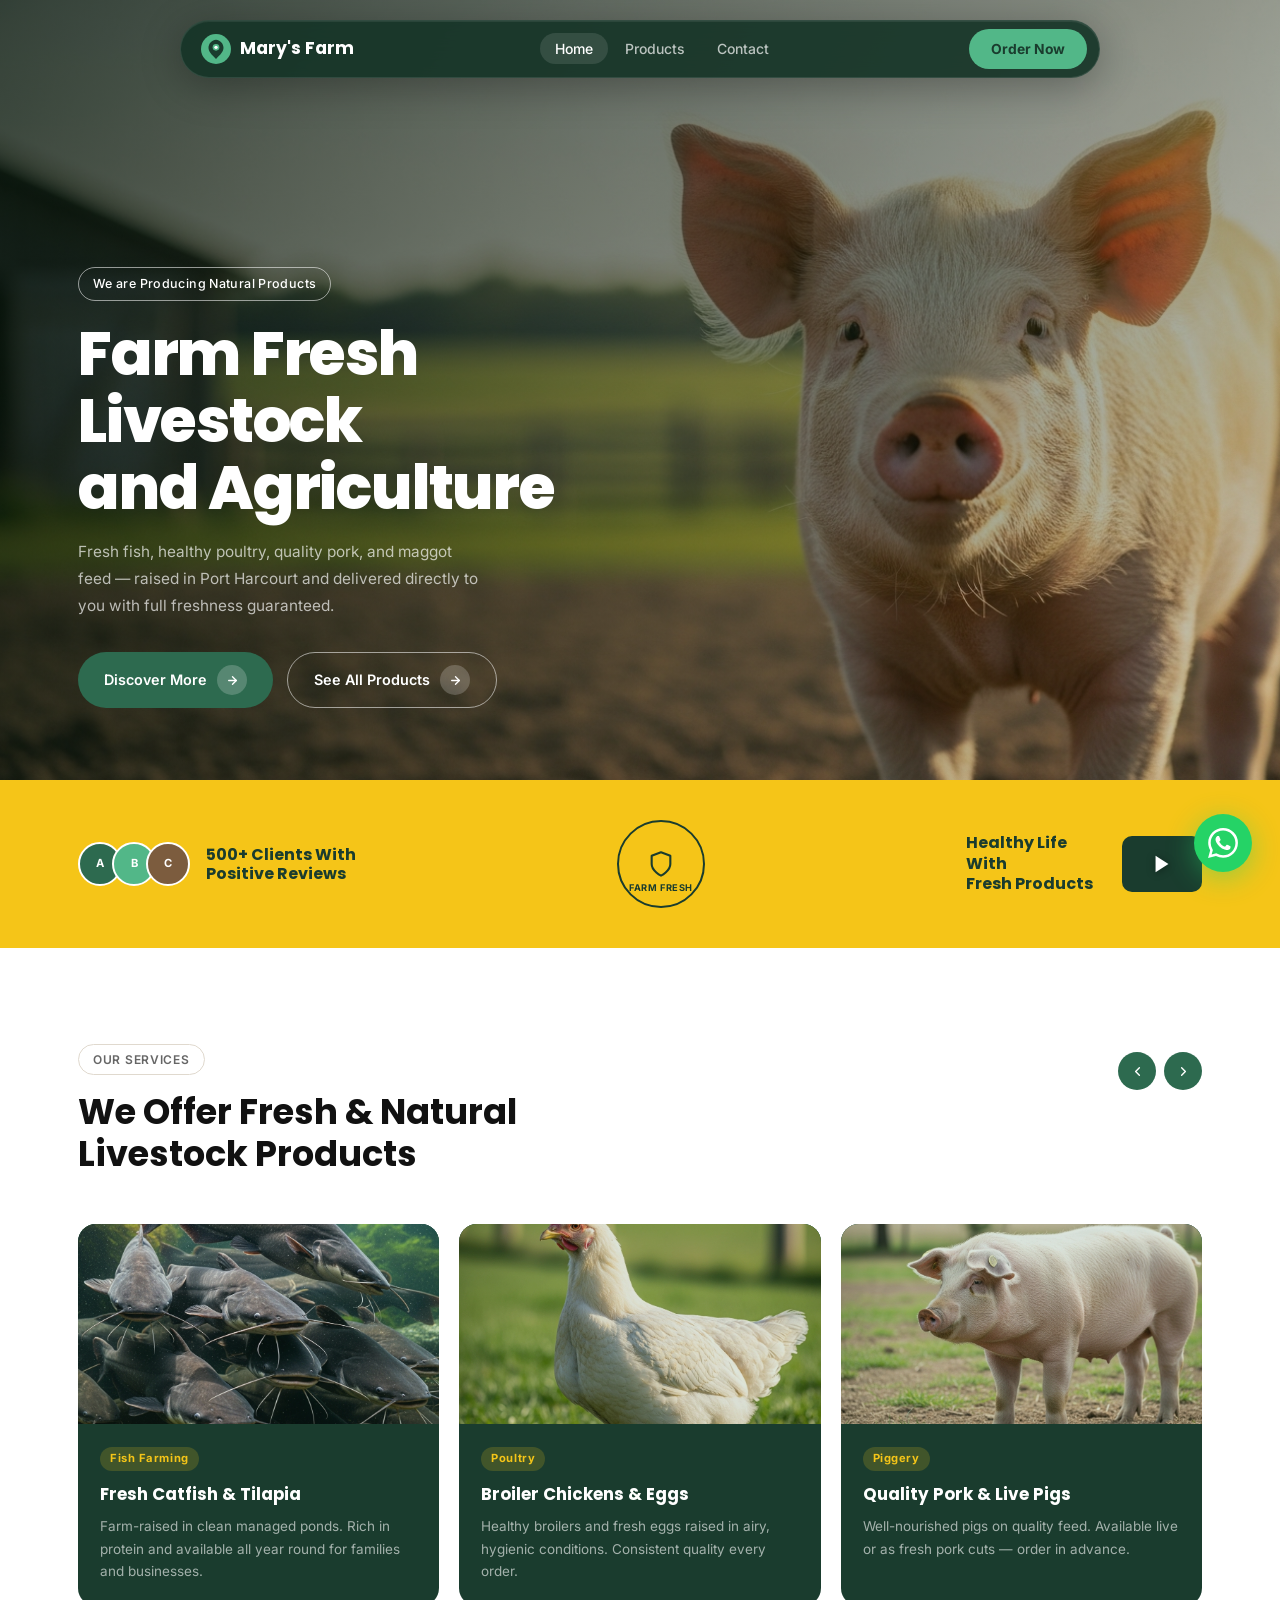
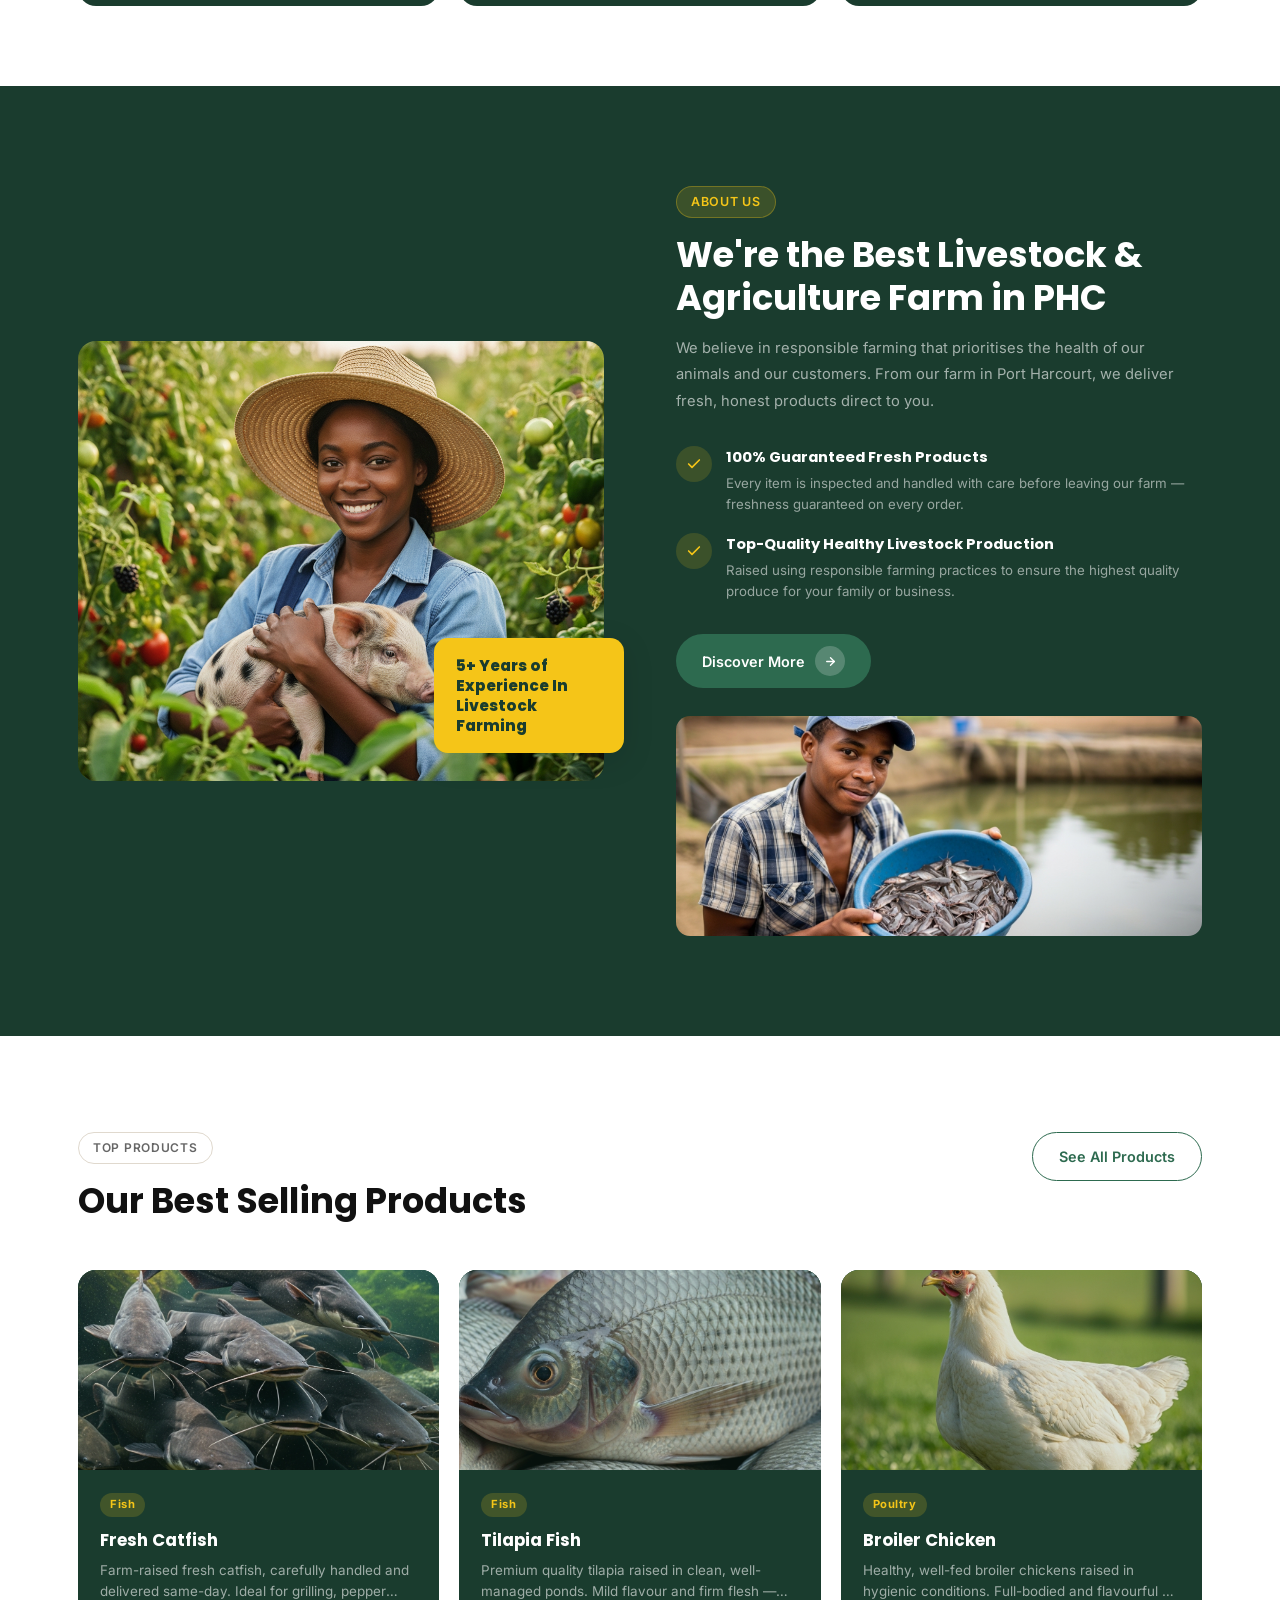
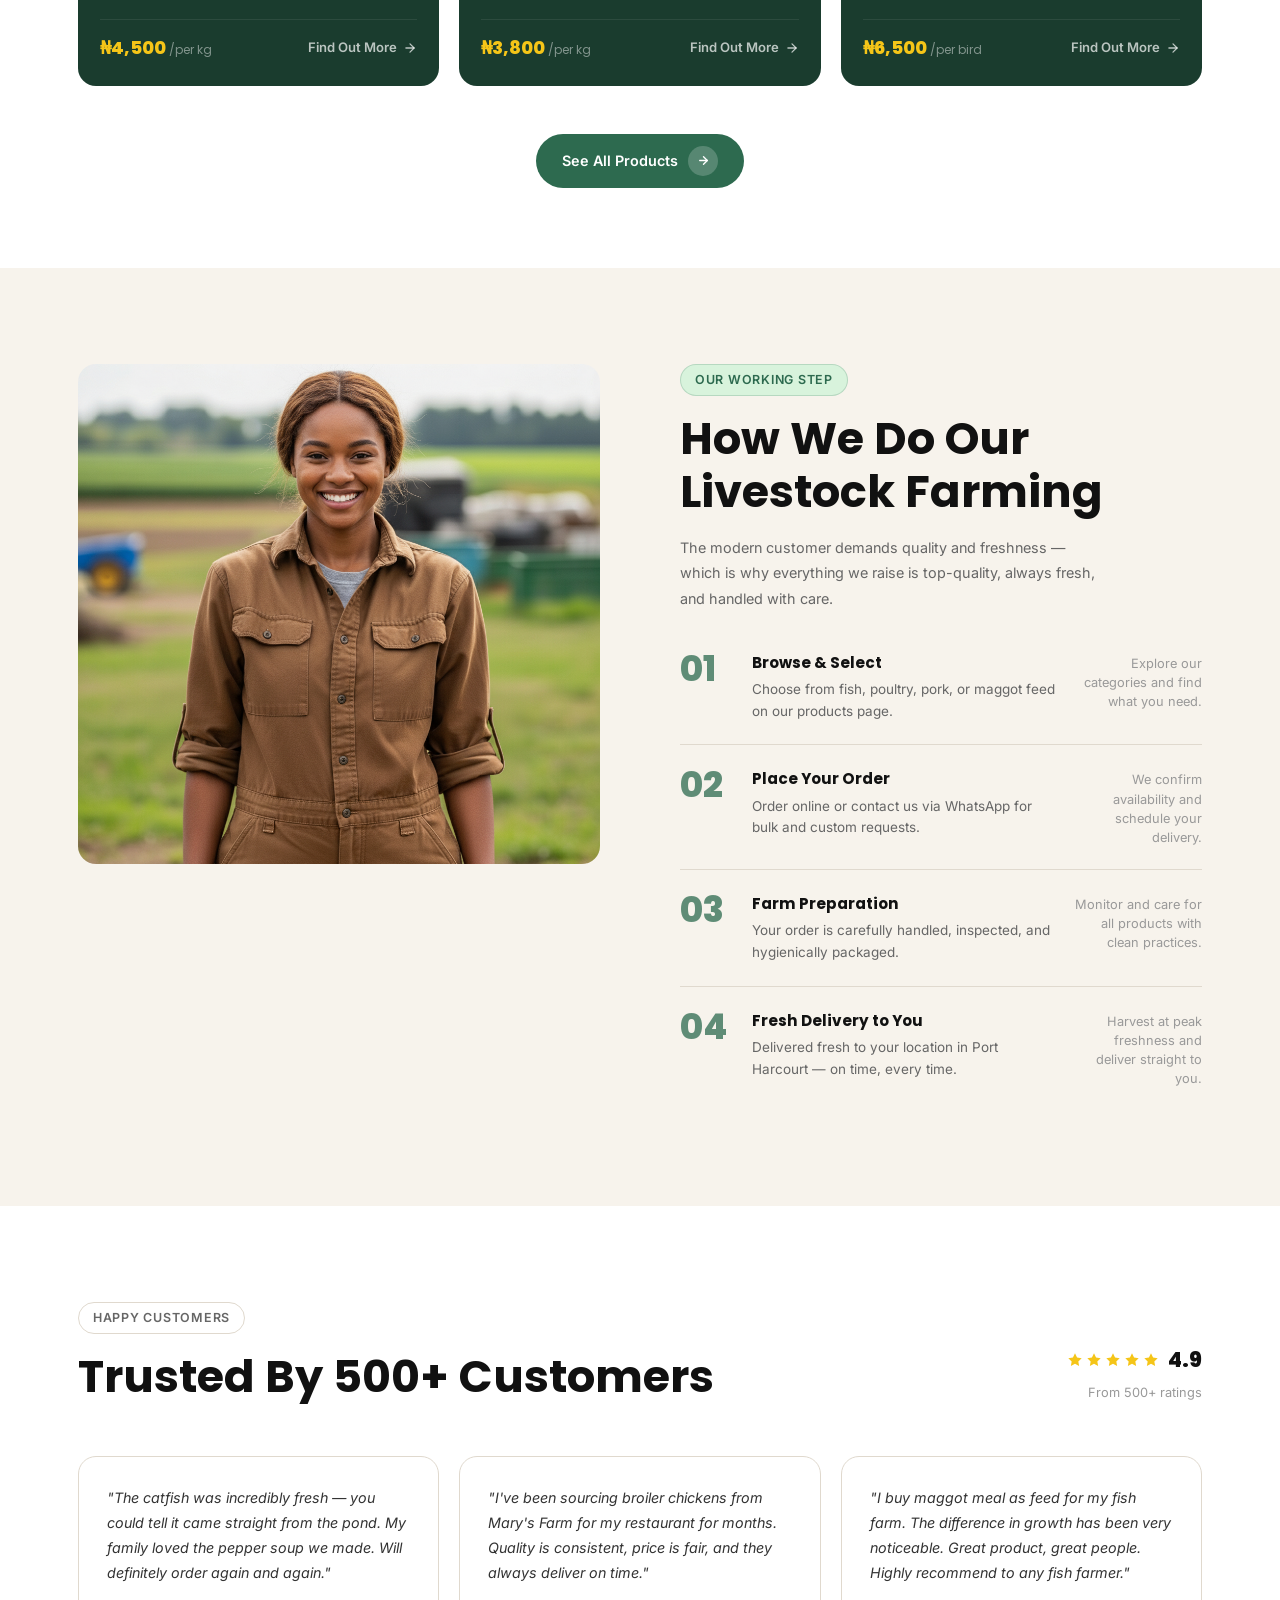
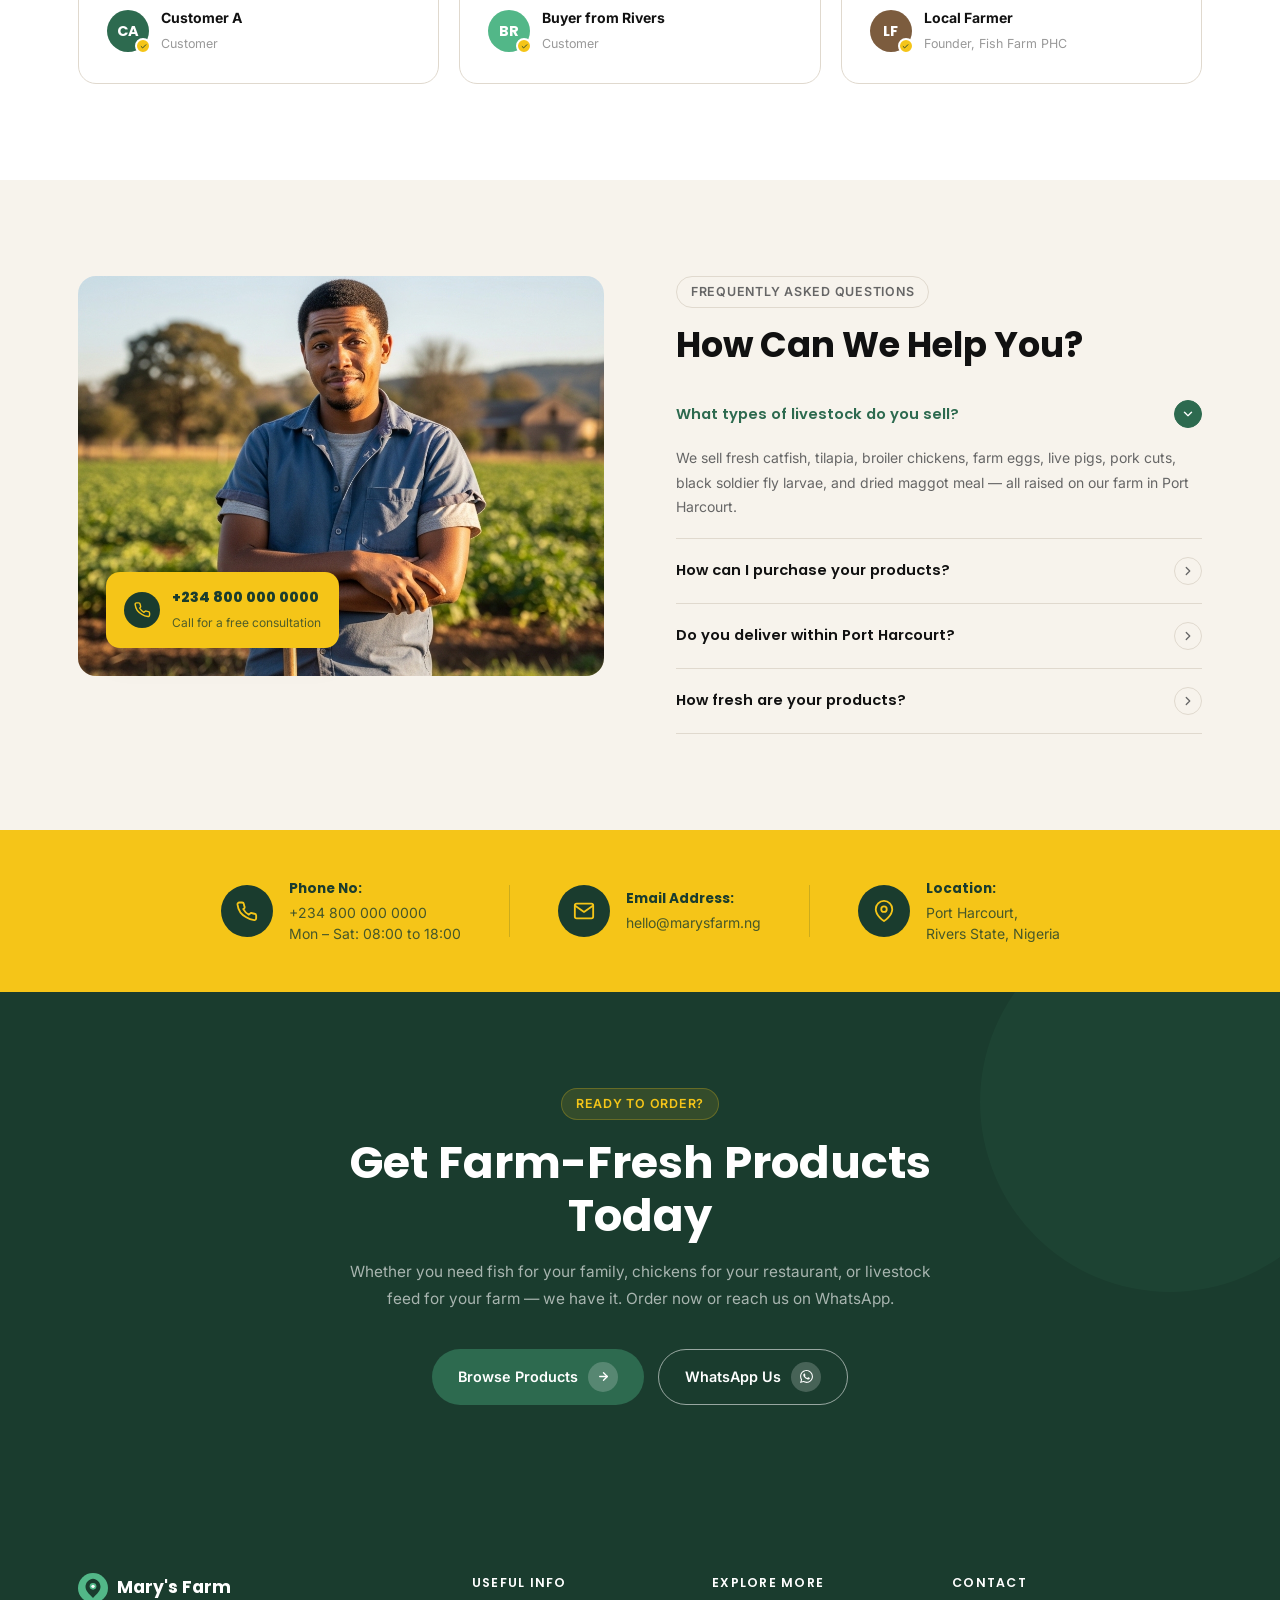
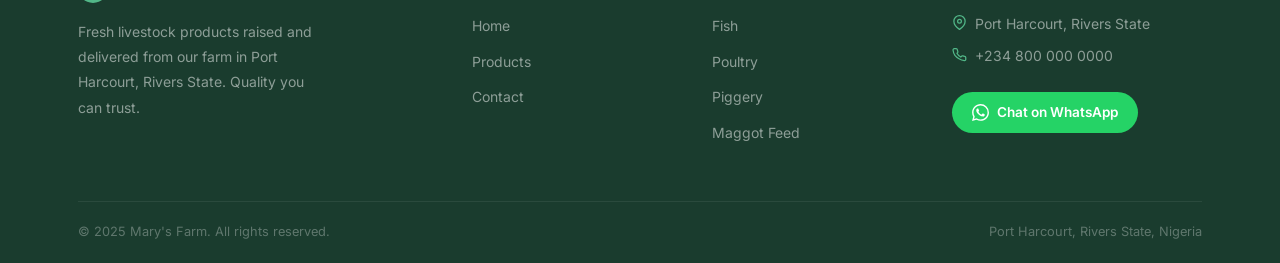
==== index.html @ bc4566e8 "Initial commit" ====
<!DOCTYPE html>
<html lang="en">
<head>
  <meta charset="UTF-8">
  <meta name="viewport" content="width=device-width, initial-scale=1.0">
  <meta name="description" content="Mary's Farm — Fresh livestock products in Port Harcourt. Fish, poultry, pigs, and maggot feed. Order directly from the farm.">
  <title>Mary's Farm | Fresh Livestock Products in Port Harcourt</title>
  <link rel="stylesheet" href="assets/css/global.css">
  <link rel="stylesheet" href="assets/css/index.css">
</head>
<body>

  <div class="nav-wrapper">
    <nav class="nav-island">
      <a href="index.html" class="nav-logo">
        <svg viewBox="0 0 36 36" fill="none" xmlns="http://www.w3.org/2000/svg">
          <circle cx="18" cy="18" r="18" fill="#52b788"/>
          <path d="M18 7C13.5 7 9 11.5 9 16.5C9 21 12.5 24.5 18 30C23.5 24.5 27 21 27 16.5C27 11.5 22.5 7 18 7Z" fill="#1a3c2e"/>
          <circle cx="18" cy="16" r="4" fill="#52b788"/>
          <circle cx="18" cy="16" r="2" fill="white"/>
        </svg>
        Mary's Farm
      </a>
      <ul class="nav-links">
        <li><a href="index.html" class="active">Home</a></li>
        <li><a href="products.html">Products</a></li>
        <li><a href="contact.html">Contact</a></li>
      </ul>
      <a href="products.html" class="nav-cta">Order Now</a>
      <button class="nav-toggle" aria-label="Toggle menu" aria-expanded="false">
        <span class="bar"></span>
        <span class="bar"></span>
        <span class="bar"></span>
      </button>
    </nav>
    <div class="mobile-menu">
      <a href="index.html">Home</a>
      <a href="products.html">Products</a>
      <a href="contact.html">Contact</a>
      <a href="products.html" class="nav-cta">Order Now</a>
    </div>
  </div>

  <main>

    <section class="hero">
      <div class="hero-bg"></div>
      <div class="hero-inner">
        <div class="container">
          <div class="fade-left">
            <div class="hero-badge">We are Producing Natural Products</div>
            <h1 class="hero-title">Farm Fresh Livestock<br>and Agriculture</h1>
            <p class="hero-desc">Fresh fish, healthy poultry, quality pork, and maggot feed — raised in Port Harcourt and delivered directly to you with full freshness guaranteed.</p>
            <div class="hero-actions">
              <a href="products.html" class="btn-hero-primary">
                Discover More
                <span class="btn-circle-icon">
                  <svg xmlns="http://www.w3.org/2000/svg" viewBox="0 0 24 24" fill="none" stroke="currentColor" stroke-width="2.5" stroke-linecap="round" stroke-linejoin="round"><line x1="5" y1="12" x2="19" y2="12"/><polyline points="12 5 19 12 12 19"/></svg>
                </span>
              </a>
              <a href="products.html" class="btn-hero-outline">
                See All Products
                <span class="btn-circle-icon">
                  <svg xmlns="http://www.w3.org/2000/svg" viewBox="0 0 24 24" fill="none" stroke="currentColor" stroke-width="2.5" stroke-linecap="round" stroke-linejoin="round"><line x1="5" y1="12" x2="19" y2="12"/><polyline points="12 5 19 12 12 19"/></svg>
                </span>
              </a>
            </div>
          </div>
        </div>
      </div>
    </section>

    <section class="stats-strip">
      <div class="container">
        <div class="stats-strip-inner">
          <div class="strip-left fade-up delay-1">
            <div class="strip-avatars">
              <div class="strip-avatar-placeholder">A</div>
              <div class="strip-avatar-placeholder" style="background:#52b788">B</div>
              <div class="strip-avatar-placeholder" style="background:#7c5c3e">C</div>
            </div>
            <div class="strip-text">
              <strong>500+ Clients With<br>Positive Reviews</strong>
            </div>
          </div>

          <div class="strip-center fade-up delay-2">
            <div class="strip-badge-circle">
              <svg xmlns="http://www.w3.org/2000/svg" viewBox="0 0 24 24" fill="none" stroke="currentColor" stroke-width="1.8" stroke-linecap="round" stroke-linejoin="round"><path d="M12 22s8-4 8-10V5l-8-3-8 3v7c0 6 8 10 8 10z"/></svg>
              <span style="top:auto;bottom:10px">Farm Fresh</span>
            </div>
          </div>

          <div class="strip-right fade-up delay-3">
            <strong>Healthy Life With<br>Fresh Products</strong>
            <div class="strip-video-thumb">
              <img src="assets/images/strip-thumb.jpg" alt="Farm video" onerror="this.remove()">
              <div class="strip-play">
                <svg xmlns="http://www.w3.org/2000/svg" viewBox="0 0 24 24" fill="currentColor"><polygon points="5 3 19 12 5 21 5 3"/></svg>
              </div>
            </div>
          </div>
        </div>
      </div>
    </section>

    <section class="services">
      <div class="container">
        <div class="services-head">
          <div class="services-head-left">
            <span class="section-label fade-up">Our Services</span>
            <h2 class="section-title fade-up delay-1">We Offer Fresh &amp; Natural<br>Livestock Products</h2>
          </div>
          <div class="services-nav fade-up delay-2">
            <button class="services-nav-btn" aria-label="Previous">
              <svg xmlns="http://www.w3.org/2000/svg" viewBox="0 0 24 24" fill="none" stroke="currentColor" stroke-width="2.2" stroke-linecap="round" stroke-linejoin="round"><polyline points="15 18 9 12 15 6"/></svg>
            </button>
            <button class="services-nav-btn" aria-label="Next">
              <svg xmlns="http://www.w3.org/2000/svg" viewBox="0 0 24 24" fill="none" stroke="currentColor" stroke-width="2.2" stroke-linecap="round" stroke-linejoin="round"><polyline points="9 18 15 12 9 6"/></svg>
            </button>
          </div>
        </div>

        <div class="services-grid">
          <a href="products.html?category=fish" class="service-card fade-up delay-1">
            <div class="service-card-img">
              <img src="assets/images/catfish.jpeg" alt="Fish Farming" loading="lazy" onerror="this.remove()">
            </div>
            <div class="service-card-body">
              <span class="service-tag">Fish Farming</span>
              <h3>Fresh Catfish &amp; Tilapia</h3>
              <p>Farm-raised in clean managed ponds. Rich in protein and available all year round for families and businesses.</p>
            </div>
          </a>

          <a href="products.html?category=poultry" class="service-card fade-up delay-2">
            <div class="service-card-img">
              <img src="assets/images/broiler.jpeg" alt="Poultry" loading="lazy" onerror="this.remove()">
            </div>
            <div class="service-card-body">
              <span class="service-tag">Poultry</span>
              <h3>Broiler Chickens &amp; Eggs</h3>
              <p>Healthy broilers and fresh eggs raised in airy, hygienic conditions. Consistent quality every order.</p>
            </div>
          </a>

          <a href="products.html?category=piggery" class="service-card fade-up delay-3">
            <div class="service-card-img">
              <img src="assets/images/pig.jpeg" alt="Piggery" loading="lazy" onerror="this.remove()">
            </div>
            <div class="service-card-body">
              <span class="service-tag">Piggery</span>
              <h3>Quality Pork &amp; Live Pigs</h3>
              <p>Well-nourished pigs on quality feed. Available live or as fresh pork cuts — order in advance.</p>
            </div>
          </a>
        </div>
      </div>
    </section>

    <section class="about">
      <div class="container">
        <div class="about-inner">
          <div class="about-left fade-left">
            <div class="about-image-main">
              <img src="assets/images/lady holding pig.png" alt="Mary's Farm farmer" loading="lazy" onerror="this.parentElement.style.background='#2d6a4f'">
            </div>
            <div class="about-exp-badge">5+ Years of Experience In Livestock Farming</div>
          </div>

          <div class="about-right fade-right">
            <span class="section-label">About Us</span>
            <h2 class="section-title">We're the Best Livestock &amp; Agriculture Farm in PHC</h2>
            <p>We believe in responsible farming that prioritises the health of our animals and our customers. From our farm in Port Harcourt, we deliver fresh, honest products direct to you.</p>

            <div class="about-checklist">
              <div class="about-check-item">
                <div class="about-check-icon">
                  <svg xmlns="http://www.w3.org/2000/svg" viewBox="0 0 24 24" fill="none" stroke="currentColor" stroke-width="2.5" stroke-linecap="round" stroke-linejoin="round"><polyline points="20 6 9 17 4 12"/></svg>
                </div>
                <div class="about-check-text">
                  <h4>100% Guaranteed Fresh Products</h4>
                  <p>Every item is inspected and handled with care before leaving our farm — freshness guaranteed on every order.</p>
                </div>
              </div>
              <div class="about-check-item">
                <div class="about-check-icon">
                  <svg xmlns="http://www.w3.org/2000/svg" viewBox="0 0 24 24" fill="none" stroke="currentColor" stroke-width="2.5" stroke-linecap="round" stroke-linejoin="round"><polyline points="20 6 9 17 4 12"/></svg>
                </div>
                <div class="about-check-text">
                  <h4>Top-Quality Healthy Livestock Production</h4>
                  <p>Raised using responsible farming practices to ensure the highest quality produce for your family or business.</p>
                </div>
              </div>
            </div>

            <a href="contact.html" class="btn-hero-primary" style="width:fit-content">
              Discover More
              <span class="btn-circle-icon">
                <svg xmlns="http://www.w3.org/2000/svg" viewBox="0 0 24 24" fill="none" stroke="currentColor" stroke-width="2.5" stroke-linecap="round" stroke-linejoin="round"><line x1="5" y1="12" x2="19" y2="12"/><polyline points="12 5 19 12 12 19"/></svg>
              </span>
            </a>

            <div class="about-image-second">
              <img src="assets/images/man holding fingerling.jpeg" alt="Farm overview" loading="lazy" onerror="this.parentElement.style.background='#2d6a4f'">
            </div>
          </div>
        </div>
      </div>
    </section>

    <section class="featured">
      <div class="container">
        <div class="featured-head">
          <div class="featured-head-left">
            <span class="section-label fade-up">Top Products</span>
            <h2 class="section-title fade-up delay-1">Our Best Selling Products</h2>
          </div>
          <a href="products.html" class="btn-hero-outline fade-up delay-2" style="color:var(--green-mid);border-color:var(--green-mid)">See All Products</a>
        </div>
        <div class="products-grid" id="featured-grid"></div>
        <div class="featured-cta fade-up">
          <a href="products.html" class="btn-hero-primary">
            See All Products
            <span class="btn-circle-icon">
              <svg xmlns="http://www.w3.org/2000/svg" viewBox="0 0 24 24" fill="none" stroke="currentColor" stroke-width="2.5" stroke-linecap="round" stroke-linejoin="round"><line x1="5" y1="12" x2="19" y2="12"/><polyline points="12 5 19 12 12 19"/></svg>
            </span>
          </a>
        </div>
      </div>
    </section>

    <section class="process">
      <div class="container">
        <div class="process-inner">
          <div class="process-image fade-left">
            <img src="assets/images/fine girl.png" alt="How we work" loading="lazy" onerror="this.parentElement.style.background='var(--beige-dark)'">
          </div>
          <div class="fade-right">
            <span class="section-label">Our Working Step</span>
            <h2 class="section-title">How We Do Our<br>Livestock Farming</h2>
            <p class="process-desc">The modern customer demands quality and freshness — which is why everything we raise is top-quality, always fresh, and handled with care.</p>
            <div class="process-steps">
              <div class="process-step">
                <div class="process-num">01</div>
                <div class="process-step-content">
                  <h4>Browse &amp; Select</h4>
                  <p>Choose from fish, poultry, pork, or maggot feed on our products page.</p>
                </div>
                <div class="process-step-side">Explore our categories and find what you need.</div>
              </div>
              <div class="process-step">
                <div class="process-num">02</div>
                <div class="process-step-content">
                  <h4>Place Your Order</h4>
                  <p>Order online or contact us via WhatsApp for bulk and custom requests.</p>
                </div>
                <div class="process-step-side">We confirm availability and schedule your delivery.</div>
              </div>
              <div class="process-step">
                <div class="process-num">03</div>
                <div class="process-step-content">
                  <h4>Farm Preparation</h4>
                  <p>Your order is carefully handled, inspected, and hygienically packaged.</p>
                </div>
                <div class="process-step-side">Monitor and care for all products with clean practices.</div>
              </div>
              <div class="process-step">
                <div class="process-num">04</div>
                <div class="process-step-content">
                  <h4>Fresh Delivery to You</h4>
                  <p>Delivered fresh to your location in Port Harcourt — on time, every time.</p>
                </div>
                <div class="process-step-side">Harvest at peak freshness and deliver straight to you.</div>
              </div>
            </div>
          </div>
        </div>
      </div>
    </section>

    <section class="testimonials">
      <div class="container">
        <div class="testimonials-head">
          <div class="testimonials-head-left">
            <span class="section-label fade-up">Happy Customers</span>
            <h2 class="section-title fade-up delay-1">Trusted By 500+ Customers</h2>
          </div>
          <div class="testi-rating fade-up delay-2">
            <div class="testi-stars-row">
              <svg viewBox="0 0 24 24"><polygon points="12 2 15.09 8.26 22 9.27 17 14.14 18.18 21.02 12 17.77 5.82 21.02 7 14.14 2 9.27 8.91 8.26 12 2"/></svg>
              <svg viewBox="0 0 24 24"><polygon points="12 2 15.09 8.26 22 9.27 17 14.14 18.18 21.02 12 17.77 5.82 21.02 7 14.14 2 9.27 8.91 8.26 12 2"/></svg>
              <svg viewBox="0 0 24 24"><polygon points="12 2 15.09 8.26 22 9.27 17 14.14 18.18 21.02 12 17.77 5.82 21.02 7 14.14 2 9.27 8.91 8.26 12 2"/></svg>
              <svg viewBox="0 0 24 24"><polygon points="12 2 15.09 8.26 22 9.27 17 14.14 18.18 21.02 12 17.77 5.82 21.02 7 14.14 2 9.27 8.91 8.26 12 2"/></svg>
              <svg viewBox="0 0 24 24"><polygon points="12 2 15.09 8.26 22 9.27 17 14.14 18.18 21.02 12 17.77 5.82 21.02 7 14.14 2 9.27 8.91 8.26 12 2"/></svg>
              <strong style="font-size:1.3rem;font-family:var(--font-head);margin-left:6px">4.9</strong>
            </div>
            <span>From 500+ ratings</span>
          </div>
        </div>

        <div class="testi-grid">
          <div class="testi-card fade-up delay-1">
            <p>"The catfish was incredibly fresh — you could tell it came straight from the pond. My family loved the pepper soup we made. Will definitely order again and again."</p>
            <div class="testi-author">
              <div class="testi-avatar" style="background:#2d6a4f">
                CA
                <div class="testi-avatar-badge">
                  <svg xmlns="http://www.w3.org/2000/svg" viewBox="0 0 24 24" fill="none" stroke="currentColor" stroke-width="3" stroke-linecap="round" stroke-linejoin="round"><polyline points="20 6 9 17 4 12"/></svg>
                </div>
              </div>
              <div class="testi-info">
                <strong>Customer A</strong>
                <span>Customer</span>
              </div>
            </div>
          </div>

          <div class="testi-card fade-up delay-2">
            <p>"I've been sourcing broiler chickens from Mary's Farm for my restaurant for months. Quality is consistent, price is fair, and they always deliver on time."</p>
            <div class="testi-author">
              <div class="testi-avatar" style="background:#52b788">
                BR
                <div class="testi-avatar-badge">
                  <svg xmlns="http://www.w3.org/2000/svg" viewBox="0 0 24 24" fill="none" stroke="currentColor" stroke-width="3" stroke-linecap="round" stroke-linejoin="round"><polyline points="20 6 9 17 4 12"/></svg>
                </div>
              </div>
              <div class="testi-info">
                <strong>Buyer from Rivers</strong>
                <span>Customer</span>
              </div>
            </div>
          </div>

          <div class="testi-card fade-up delay-3">
            <p>"I buy maggot meal as feed for my fish farm. The difference in growth has been very noticeable. Great product, great people. Highly recommend to any fish farmer."</p>
            <div class="testi-author">
              <div class="testi-avatar" style="background:#7c5c3e">
                LF
                <div class="testi-avatar-badge">
                  <svg xmlns="http://www.w3.org/2000/svg" viewBox="0 0 24 24" fill="none" stroke="currentColor" stroke-width="3" stroke-linecap="round" stroke-linejoin="round"><polyline points="20 6 9 17 4 12"/></svg>
                </div>
              </div>
              <div class="testi-info">
                <strong>Local Farmer</strong>
                <span>Founder, Fish Farm PHC</span>
              </div>
            </div>
          </div>
        </div>
      </div>
    </section>

    <section class="faq">
      <div class="container">
        <div class="faq-inner">
          <div class="faq-left fade-left">
            <div class="faq-image-main">
              <img src="assets/images/fine boy.jpeg" alt="Mary's Farm" loading="lazy" onerror="this.parentElement.style.background='var(--green-dark)'">
            </div>
            <div class="faq-phone-badge">
              <div class="faq-phone-icon">
                <svg xmlns="http://www.w3.org/2000/svg" viewBox="0 0 24 24" fill="none" stroke="currentColor" stroke-width="2" stroke-linecap="round" stroke-linejoin="round"><path d="M22 16.92v3a2 2 0 0 1-2.18 2 19.79 19.79 0 0 1-8.63-3.07A19.5 19.5 0 0 1 4.69 13.47a19.79 19.79 0 0 1-3.07-8.67A2 2 0 0 1 3.6 2.69h3a2 2 0 0 1 2 1.72c.127.96.361 1.903.7 2.81a2 2 0 0 1-.45 2.11L7.91 9.91a16 16 0 0 0 6.12 6.12l1.27-1.27a2 2 0 0 1 2.11-.45c.907.339 1.85.573 2.81.7A2 2 0 0 1 22 16.92z"/></svg>
              </div>
              <div>
                <strong>+234 800 000 0000</strong>
                <span>Call for a free consultation</span>
              </div>
            </div>
          </div>

          <div class="faq-right fade-right">
            <span class="section-label">Frequently Asked Questions</span>
            <h2 class="section-title">How Can We Help You?</h2>

            <div class="faq-list">
              <div class="faq-item open">
                <button class="faq-question">
                  What types of livestock do you sell?
                  <span class="faq-icon">
                    <svg xmlns="http://www.w3.org/2000/svg" viewBox="0 0 24 24" fill="none" stroke="currentColor" stroke-width="2.2" stroke-linecap="round" stroke-linejoin="round"><polyline points="9 18 15 12 9 6"/></svg>
                  </span>
                </button>
                <div class="faq-answer">
                  <p>We sell fresh catfish, tilapia, broiler chickens, farm eggs, live pigs, pork cuts, black soldier fly larvae, and dried maggot meal — all raised on our farm in Port Harcourt.</p>
                </div>
              </div>

              <div class="faq-item">
                <button class="faq-question">
                  How can I purchase your products?
                  <span class="faq-icon">
                    <svg xmlns="http://www.w3.org/2000/svg" viewBox="0 0 24 24" fill="none" stroke="currentColor" stroke-width="2.2" stroke-linecap="round" stroke-linejoin="round"><polyline points="9 18 15 12 9 6"/></svg>
                  </span>
                </button>
                <div class="faq-answer">
                  <p>You can order directly through this website or reach us on WhatsApp. For bulk orders, contact us in advance and we'll arrange everything for you.</p>
                </div>
              </div>

              <div class="faq-item">
                <button class="faq-question">
                  Do you deliver within Port Harcourt?
                  <span class="faq-icon">
                    <svg xmlns="http://www.w3.org/2000/svg" viewBox="0 0 24 24" fill="none" stroke="currentColor" stroke-width="2.2" stroke-linecap="round" stroke-linejoin="round"><polyline points="9 18 15 12 9 6"/></svg>
                  </span>
                </button>
                <div class="faq-answer">
                  <p>Yes, we deliver within Port Harcourt and surrounding areas in Rivers State. Delivery fees may apply depending on your location. Contact us for details.</p>
                </div>
              </div>

              <div class="faq-item">
                <button class="faq-question">
                  How fresh are your products?
                  <span class="faq-icon">
                    <svg xmlns="http://www.w3.org/2000/svg" viewBox="0 0 24 24" fill="none" stroke="currentColor" stroke-width="2.2" stroke-linecap="round" stroke-linejoin="round"><polyline points="9 18 15 12 9 6"/></svg>
                  </span>
                </button>
                <div class="faq-answer">
                  <p>All products are sourced directly from our farm and handled the same day of delivery. We do not use middlemen or storage warehouses — what you get is always fresh.</p>
                </div>
              </div>
            </div>
          </div>
        </div>
      </div>
    </section>

    <section class="contact-strip">
      <div class="container">
        <div class="contact-strip-inner">
          <div class="contact-strip-item fade-up delay-1">
            <div class="contact-strip-icon">
              <svg xmlns="http://www.w3.org/2000/svg" viewBox="0 0 24 24" fill="none" stroke="currentColor" stroke-width="2" stroke-linecap="round" stroke-linejoin="round"><path d="M22 16.92v3a2 2 0 0 1-2.18 2 19.79 19.79 0 0 1-8.63-3.07A19.5 19.5 0 0 1 4.69 13.47a19.79 19.79 0 0 1-3.07-8.67A2 2 0 0 1 3.6 2.69h3a2 2 0 0 1 2 1.72c.127.96.361 1.903.7 2.81a2 2 0 0 1-.45 2.11L7.91 9.91a16 16 0 0 0 6.12 6.12l1.27-1.27a2 2 0 0 1 2.11-.45c.907.339 1.85.573 2.81.7A2 2 0 0 1 22 16.92z"/></svg>
            </div>
            <div class="contact-strip-text">
              <strong>Phone No:</strong>
              <a href="tel:+2348000000000">+234 800 000 0000</a>
              <p>Mon – Sat: 08:00 to 18:00</p>
            </div>
          </div>

          <div class="contact-strip-divider"></div>

          <div class="contact-strip-item fade-up delay-2">
            <div class="contact-strip-icon">
              <svg xmlns="http://www.w3.org/2000/svg" viewBox="0 0 24 24" fill="none" stroke="currentColor" stroke-width="2" stroke-linecap="round" stroke-linejoin="round"><path d="M4 4h16c1.1 0 2 .9 2 2v12c0 1.1-.9 2-2 2H4c-1.1 0-2-.9-2-2V6c0-1.1.9-2 2-2z"/><polyline points="22,6 12,13 2,6"/></svg>
            </div>
            <div class="contact-strip-text">
              <strong>Email Address:</strong>
              <a href="mailto:hello@marysfarm.ng">hello@marysfarm.ng</a>
            </div>
          </div>

          <div class="contact-strip-divider"></div>

          <div class="contact-strip-item fade-up delay-3">
            <div class="contact-strip-icon">
              <svg xmlns="http://www.w3.org/2000/svg" viewBox="0 0 24 24" fill="none" stroke="currentColor" stroke-width="2" stroke-linecap="round" stroke-linejoin="round"><path d="M21 10c0 7-9 13-9 13s-9-6-9-13a9 9 0 0 1 18 0z"/><circle cx="12" cy="10" r="3"/></svg>
            </div>
            <div class="contact-strip-text">
              <strong>Location:</strong>
              <p>Port Harcourt,</p>
              <p>Rivers State, Nigeria</p>
            </div>
          </div>
        </div>
      </div>
    </section>

    <section class="cta-section">
      <div class="container">
        <div class="cta-inner fade-up">
          <span class="section-label">Ready to Order?</span>
          <h2 class="section-title">Get Farm-Fresh Products Today</h2>
          <p>Whether you need fish for your family, chickens for your restaurant, or livestock feed for your farm — we have it. Order now or reach us on WhatsApp.</p>
          <div class="cta-actions">
            <a href="products.html" class="btn-hero-primary">
              Browse Products
              <span class="btn-circle-icon">
                <svg xmlns="http://www.w3.org/2000/svg" viewBox="0 0 24 24" fill="none" stroke="currentColor" stroke-width="2.5" stroke-linecap="round" stroke-linejoin="round"><line x1="5" y1="12" x2="19" y2="12"/><polyline points="12 5 19 12 12 19"/></svg>
              </span>
            </a>
            <a href="https://wa.me/2348000000000?text=Hello%2C%20I%20would%20like%20to%20make%20an%20inquiry%20about%20your%20livestock%20products%20at%20Mary%27s%20Farm." class="btn-hero-outline" target="_blank" rel="noopener noreferrer">
              WhatsApp Us
              <span class="btn-circle-icon">
                <svg xmlns="http://www.w3.org/2000/svg" viewBox="0 0 24 24" fill="currentColor"><path d="M17.472 14.382c-.297-.149-1.758-.867-2.03-.967-.273-.099-.471-.148-.67.15-.197.297-.767.966-.94 1.164-.173.199-.347.223-.644.075-.297-.15-1.255-.463-2.39-1.475-.883-.788-1.48-1.761-1.653-2.059-.173-.297-.018-.458.13-.606.134-.133.298-.347.446-.52.149-.174.198-.298.298-.497.099-.198.05-.371-.025-.52-.075-.149-.669-1.612-.916-2.207-.242-.579-.487-.5-.669-.51-.173-.008-.371-.01-.57-.01-.198 0-.52.074-.792.372-.272.297-1.04 1.016-1.04 2.479 0 1.462 1.065 2.875 1.213 3.074.149.198 2.096 3.2 5.077 4.487.709.306 1.262.489 1.694.625.712.227 1.36.195 1.871.118.571-.085 1.758-.719 2.006-1.413.248-.694.248-1.289.173-1.413-.074-.124-.272-.198-.57-.347m-5.421 7.403h-.004a9.87 9.87 0 01-5.031-1.378l-.361-.214-3.741.982.998-3.648-.235-.374a9.86 9.86 0 01-1.51-5.26c.001-5.45 4.436-9.884 9.888-9.884 2.64 0 5.122 1.03 6.988 2.898a9.825 9.825 0 012.893 6.994c-.003 5.45-4.437 9.884-9.885 9.884m8.413-18.297A11.815 11.815 0 0012.05 0C5.495 0 .16 5.335.157 11.892c0 2.096.547 4.142 1.588 5.945L.057 24l6.305-1.654a11.882 11.882 0 005.683 1.448h.005c6.554 0 11.89-5.335 11.893-11.893a11.821 11.821 0 00-3.48-8.413z"/></svg>
              </span>
            </a>
          </div>
        </div>
      </div>
    </section>

  </main>

  <footer>
    <div class="container">
      <div class="footer-grid">
        <div class="footer-brand">
          <a href="index.html" class="nav-logo">
            <svg viewBox="0 0 36 36" fill="none" xmlns="http://www.w3.org/2000/svg">
              <circle cx="18" cy="18" r="18" fill="#52b788"/>
              <path d="M18 7C13.5 7 9 11.5 9 16.5C9 21 12.5 24.5 18 30C23.5 24.5 27 21 27 16.5C27 11.5 22.5 7 18 7Z" fill="#1a3c2e"/>
              <circle cx="18" cy="16" r="4" fill="#52b788"/>
              <circle cx="18" cy="16" r="2" fill="white"/>
            </svg>
            Mary's Farm
          </a>
          <p>Fresh livestock products raised and delivered from our farm in Port Harcourt, Rivers State. Quality you can trust.</p>
        </div>
        <div class="footer-col">
          <h4>Useful Info</h4>
          <ul>
            <li><a href="index.html">Home</a></li>
            <li><a href="products.html">Products</a></li>
            <li><a href="contact.html">Contact</a></li>
          </ul>
        </div>
        <div class="footer-col">
          <h4>Explore More</h4>
          <ul>
            <li><a href="products.html?category=fish">Fish</a></li>
            <li><a href="products.html?category=poultry">Poultry</a></li>
            <li><a href="products.html?category=piggery">Piggery</a></li>
            <li><a href="products.html?category=maggot">Maggot Feed</a></li>
          </ul>
        </div>
        <div class="footer-col footer-contact">
          <h4>Contact</h4>
          <p>
            <svg xmlns="http://www.w3.org/2000/svg" viewBox="0 0 24 24" fill="none" stroke="currentColor" stroke-width="2" stroke-linecap="round" stroke-linejoin="round"><path d="M21 10c0 7-9 13-9 13s-9-6-9-13a9 9 0 0 1 18 0z"/><circle cx="12" cy="10" r="3"/></svg>
            Port Harcourt, Rivers State
          </p>
          <p>
            <svg xmlns="http://www.w3.org/2000/svg" viewBox="0 0 24 24" fill="none" stroke="currentColor" stroke-width="2" stroke-linecap="round" stroke-linejoin="round"><path d="M22 16.92v3a2 2 0 0 1-2.18 2 19.79 19.79 0 0 1-8.63-3.07A19.5 19.5 0 0 1 4.69 13.47a19.79 19.79 0 0 1-3.07-8.67A2 2 0 0 1 3.6 2.69h3a2 2 0 0 1 2 1.72c.127.96.361 1.903.7 2.81a2 2 0 0 1-.45 2.11L7.91 9.91a16 16 0 0 0 6.12 6.12l1.27-1.27a2 2 0 0 1 2.11-.45c.907.339 1.85.573 2.81.7A2 2 0 0 1 22 16.92z"/></svg>
            +234 800 000 0000
          </p>
          <a href="https://wa.me/2348000000000?text=Hello%2C%20I%20would%20like%20to%20make%20an%20inquiry%20about%20your%20livestock%20products%20at%20Mary%27s%20Farm." class="footer-wa" target="_blank" rel="noopener noreferrer">
            <svg xmlns="http://www.w3.org/2000/svg" viewBox="0 0 24 24" fill="currentColor"><path d="M17.472 14.382c-.297-.149-1.758-.867-2.03-.967-.273-.099-.471-.148-.67.15-.197.297-.767.966-.94 1.164-.173.199-.347.223-.644.075-.297-.15-1.255-.463-2.39-1.475-.883-.788-1.48-1.761-1.653-2.059-.173-.297-.018-.458.13-.606.134-.133.298-.347.446-.52.149-.174.198-.298.298-.497.099-.198.05-.371-.025-.52-.075-.149-.669-1.612-.916-2.207-.242-.579-.487-.5-.669-.51-.173-.008-.371-.01-.57-.01-.198 0-.52.074-.792.372-.272.297-1.04 1.016-1.04 2.479 0 1.462 1.065 2.875 1.213 3.074.149.198 2.096 3.2 5.077 4.487.709.306 1.262.489 1.694.625.712.227 1.36.195 1.871.118.571-.085 1.758-.719 2.006-1.413.248-.694.248-1.289.173-1.413-.074-.124-.272-.198-.57-.347m-5.421 7.403h-.004a9.87 9.87 0 01-5.031-1.378l-.361-.214-3.741.982.998-3.648-.235-.374a9.86 9.86 0 01-1.51-5.26c.001-5.45 4.436-9.884 9.888-9.884 2.64 0 5.122 1.03 6.988 2.898a9.825 9.825 0 012.893 6.994c-.003 5.45-4.437 9.884-9.885 9.884m8.413-18.297A11.815 11.815 0 0012.05 0C5.495 0 .16 5.335.157 11.892c0 2.096.547 4.142 1.588 5.945L.057 24l6.305-1.654a11.882 11.882 0 005.683 1.448h.005c6.554 0 11.89-5.335 11.893-11.893a11.821 11.821 0 00-3.48-8.413z"/></svg>
            Chat on WhatsApp
          </a>
        </div>
      </div>
      <div class="footer-bottom">
        <p>&copy; 2025 Mary's Farm. All rights reserved.</p>
        <p>Port Harcourt, Rivers State, Nigeria</p>
      </div>
    </div>
  </footer>

  <a href="https://wa.me/2348000000000?text=Hello%2C%20I%20would%20like%20to%20make%20an%20inquiry%20about%20your%20livestock%20products%20at%20Mary%27s%20Farm." class="whatsapp-float" target="_blank" rel="noopener noreferrer" aria-label="Chat on WhatsApp">
    <svg xmlns="http://www.w3.org/2000/svg" viewBox="0 0 24 24"><path d="M17.472 14.382c-.297-.149-1.758-.867-2.03-.967-.273-.099-.471-.148-.67.15-.197.297-.767.966-.94 1.164-.173.199-.347.223-.644.075-.297-.15-1.255-.463-2.39-1.475-.883-.788-1.48-1.761-1.653-2.059-.173-.297-.018-.458.13-.606.134-.133.298-.347.446-.52.149-.174.198-.298.298-.497.099-.198.05-.371-.025-.52-.075-.149-.669-1.612-.916-2.207-.242-.579-.487-.5-.669-.51-.173-.008-.371-.01-.57-.01-.198 0-.52.074-.792.372-.272.297-1.04 1.016-1.04 2.479 0 1.462 1.065 2.875 1.213 3.074.149.198 2.096 3.2 5.077 4.487.709.306 1.262.489 1.694.625.712.227 1.36.195 1.871.118.571-.085 1.758-.719 2.006-1.413.248-.694.248-1.289.173-1.413-.074-.124-.272-.198-.57-.347m-5.421 7.403h-.004a9.87 9.87 0 01-5.031-1.378l-.361-.214-3.741.982.998-3.648-.235-.374a9.86 9.86 0 01-1.51-5.26c.001-5.45 4.436-9.884 9.888-9.884 2.64 0 5.122 1.03 6.988 2.898a9.825 9.825 0 012.893 6.994c-.003 5.45-4.437 9.884-9.885 9.884m8.413-18.297A11.815 11.815 0 0012.05 0C5.495 0 .16 5.335.157 11.892c0 2.096.547 4.142 1.588 5.945L.057 24l6.305-1.654a11.882 11.882 0 005.683 1.448h.005c6.554 0 11.89-5.335 11.893-11.893a11.821 11.821 0 00-3.48-8.413z"/></svg>
  </a>

  <script src="assets/js/script.js"></script>
  <script src="assets/js/index.js"></script>
</body>
</html>
---- assets/css/global.css ----
@import url('https://fonts.googleapis.com/css2?family=Poppins:wght@400;500;600;700;800&family=Inter:wght@300;400;500;600&display=swap');

*, *::before, *::after {
  margin: 0;
  padding: 0;
  box-sizing: border-box;
}

:root {
  --green-dark: #1a3c2e;
  --green-mid: #2d6a4f;
  --green-light: #52b788;
  --green-pale: #d8f3dc;
  --brown: #7c5c3e;
  --beige: #f7f3ec;
  --beige-dark: #ede6d6;
  --white: #ffffff;
  --text-dark: #111111;
  --text-mid: #333333;
  --text-soft: #666666;
  --text-muted: #999999;
  --border: #e0d9ce;
  --shadow-sm: 0 2px 8px rgba(0,0,0,0.07);
  --shadow-md: 0 8px 32px rgba(0,0,0,0.12);
  --shadow-lg: 0 20px 60px rgba(0,0,0,0.18);
  --container: 1180px;
  --font-head: 'Poppins', sans-serif;
  --font-body: 'Inter', sans-serif;
  --transition: 0.3s ease;
}

html { scroll-behavior: smooth; font-size: 16px; }

body {
  font-family: var(--font-body);
  background-color: var(--white);
  color: var(--text-dark);
  line-height: 1.6;
  -webkit-font-smoothing: antialiased;
  overflow-x: hidden;
}

img { max-width: 100%; display: block; }
a { text-decoration: none; color: inherit; }
ul { list-style: none; }
button { cursor: pointer; font-family: var(--font-body); border: none; outline: none; background: none; }

.container {
  width: 100%;
  max-width: var(--container);
  margin: 0 auto;
  padding: 0 28px;
}

.section-label {
  display: inline-flex;
  align-items: center;
  gap: 6px;
  font-size: 0.78rem;
  font-weight: 600;
  letter-spacing: 0.06em;
  text-transform: uppercase;
  color: var(--green-mid);
  background: var(--green-pale);
  border: 1px solid rgba(45,106,79,0.2);
  padding: 5px 14px;
  border-radius: 50px;
  margin-bottom: 16px;
}

.section-title {
  font-family: var(--font-head);
  font-size: clamp(1.9rem, 3.5vw, 2.8rem);
  font-weight: 700;
  color: var(--text-dark);
  line-height: 1.2;
  margin-bottom: 16px;
}

.section-sub {
  font-size: 1rem;
  color: var(--text-soft);
  max-width: 540px;
  line-height: 1.75;
}

.btn {
  display: inline-flex;
  align-items: center;
  gap: 10px;
  padding: 14px 28px;
  border-radius: 50px;
  font-size: 0.9rem;
  font-weight: 600;
  transition: all var(--transition);
  letter-spacing: 0.01em;
  white-space: nowrap;
}

.btn-primary {
  background-color: var(--green-mid);
  color: var(--white);
  box-shadow: 0 4px 16px rgba(45,106,79,0.25);
}

.btn-primary:hover {
  background-color: var(--green-dark);
  transform: translateY(-2px);
  box-shadow: 0 8px 28px rgba(45,106,79,0.35);
}

.btn-outline {
  background-color: transparent;
  color: var(--green-mid);
  border: 2px solid var(--green-mid);
}

.btn-outline:hover {
  background-color: var(--green-mid);
  color: var(--white);
  transform: translateY(-2px);
}

.btn-white {
  background-color: var(--white);
  color: var(--green-dark);
  font-weight: 700;
}

.btn-white:hover {
  background-color: var(--beige);
  transform: translateY(-2px);
  box-shadow: 0 8px 24px rgba(0,0,0,0.14);
}

.btn-ghost {
  background: rgba(255,255,255,0.1);
  color: var(--white);
  border: 1.5px solid rgba(255,255,255,0.4);
  backdrop-filter: blur(4px);
}

.btn-ghost:hover {
  background: rgba(255,255,255,0.2);
  border-color: var(--white);
}

.btn-arrow {
  width: 34px;
  height: 34px;
  border-radius: 50%;
  background: rgba(255,255,255,0.2);
  display: inline-flex;
  align-items: center;
  justify-content: center;
  flex-shrink: 0;
  transition: background var(--transition);
}

.btn-arrow svg { width: 14px; height: 14px; }
.btn-primary:hover .btn-arrow,
.btn-outline:hover .btn-arrow { background: rgba(255,255,255,0.25); }

.nav-wrapper {
  position: fixed;
  top: 20px;
  left: 50%;
  transform: translateX(-50%);
  z-index: 1000;
  width: calc(100% - 48px);
  max-width: 920px;
}

.nav-island {
  background: rgba(20, 52, 38, 0.90);
  backdrop-filter: blur(24px);
  -webkit-backdrop-filter: blur(24px);
  border-radius: 60px;
  border: 1px solid rgba(255,255,255,0.10);
  box-shadow: 0 8px 40px rgba(0,0,0,0.30), inset 0 1px 0 rgba(255,255,255,0.07);
  padding: 8px 12px 8px 20px;
  display: flex;
  align-items: center;
  justify-content: space-between;
  gap: 8px;
  transition: background 0.4s ease, box-shadow 0.4s ease;
}

.nav-wrapper.scrolled .nav-island {
  background: rgba(20, 52, 38, 0.97);
  box-shadow: 0 12px 52px rgba(0,0,0,0.38), inset 0 1px 0 rgba(255,255,255,0.07);
}

.nav-logo {
  display: flex;
  align-items: center;
  gap: 9px;
  font-family: var(--font-head);
  font-weight: 700;
  font-size: 1.08rem;
  color: var(--white);
  flex-shrink: 0;
}

.nav-logo svg { width: 30px; height: 30px; }

.nav-links {
  display: flex;
  align-items: center;
  gap: 2px;
  flex: 1;
  justify-content: center;
}

.nav-links a {
  font-size: 0.875rem;
  font-weight: 500;
  color: rgba(255,255,255,0.70);
  padding: 7px 15px;
  border-radius: 50px;
  transition: all var(--transition);
}

.nav-links a:hover,
.nav-links a.active {
  color: var(--white);
  background: rgba(255,255,255,0.11);
}

.nav-cta {
  background: var(--green-light);
  color: var(--green-dark);
  padding: 9px 22px;
  border-radius: 50px;
  font-size: 0.865rem;
  font-weight: 700;
  transition: all var(--transition);
  flex-shrink: 0;
}

.nav-cta:hover {
  background: var(--white);
  color: var(--green-dark);
  transform: translateY(-1px);
  box-shadow: 0 4px 16px rgba(0,0,0,0.2);
}

.nav-toggle {
  display: none;
  flex-direction: column;
  justify-content: center;
  align-items: center;
  width: 38px;
  height: 38px;
  border-radius: 50%;
  background: rgba(255,255,255,0.10);
  position: relative;
  flex-shrink: 0;
  transition: background var(--transition);
}

.nav-toggle:hover { background: rgba(255,255,255,0.18); }

.nav-toggle .bar {
  position: absolute;
  width: 17px;
  height: 1.8px;
  background: var(--white);
  border-radius: 2px;
  transition: transform 0.38s cubic-bezier(0.4,0,0.2,1), opacity 0.25s ease;
}

.nav-toggle .bar:nth-child(1) { transform: translateY(-5.5px); }
.nav-toggle .bar:nth-child(2) { transform: translateY(0px); }
.nav-toggle .bar:nth-child(3) { transform: translateY(5.5px); }

.nav-toggle.open .bar:nth-child(1) {
  transform: translateY(0) rotate(45deg);
}
.nav-toggle.open .bar:nth-child(2) {
  opacity: 0;
  transform: scaleX(0);
}
.nav-toggle.open .bar:nth-child(3) {
  transform: translateY(0) rotate(-45deg);
}

.mobile-menu {
  position: absolute;
  top: calc(100% + 10px);
  left: 0;
  right: 0;
  background: rgba(20, 52, 38, 0.97);
  backdrop-filter: blur(24px);
  -webkit-backdrop-filter: blur(24px);
  border-radius: 22px;
  border: 1px solid rgba(255,255,255,0.09);
  box-shadow: 0 20px 56px rgba(0,0,0,0.35);
  padding: 12px;
  display: flex;
  flex-direction: column;
  gap: 2px;
  opacity: 0;
  transform: translateY(-8px) scale(0.98);
  pointer-events: none;
  transition: opacity 0.28s ease, transform 0.28s cubic-bezier(0.4,0,0.2,1);
}

.mobile-menu.open {
  opacity: 1;
  transform: translateY(0) scale(1);
  pointer-events: all;
}

.mobile-menu a {
  font-size: 0.925rem;
  font-weight: 500;
  color: rgba(255,255,255,0.75);
  padding: 12px 16px;
  border-radius: 12px;
  transition: all var(--transition);
  display: block;
}

.mobile-menu a:hover {
  background: rgba(255,255,255,0.09);
  color: var(--white);
}

.mobile-menu .nav-cta {
  margin-top: 4px;
  text-align: center;
  display: block;
  padding: 12px 20px;
}

footer {
  background-color: var(--green-dark);
  color: rgba(255,255,255,0.75);
  padding: 72px 0 0;
}

.footer-grid {
  display: grid;
  grid-template-columns: 1.8fr 1fr 1fr 1.3fr;
  gap: 48px;
  padding-bottom: 56px;
}

.footer-brand .nav-logo {
  color: var(--white);
  margin-bottom: 16px;
}

.footer-brand p {
  font-size: 0.875rem;
  line-height: 1.8;
  color: rgba(255,255,255,0.50);
  max-width: 250px;
}

.footer-col h4 {
  font-family: var(--font-head);
  font-size: 0.78rem;
  font-weight: 600;
  letter-spacing: 0.10em;
  text-transform: uppercase;
  color: var(--white);
  margin-bottom: 20px;
}

.footer-col ul {
  display: flex;
  flex-direction: column;
  gap: 10px;
}

.footer-col ul li a {
  font-size: 0.875rem;
  color: rgba(255,255,255,0.50);
  transition: color var(--transition);
}

.footer-col ul li a:hover { color: var(--green-light); }

.footer-contact p {
  font-size: 0.875rem;
  color: rgba(255,255,255,0.50);
  margin-bottom: 10px;
  display: flex;
  align-items: flex-start;
  gap: 8px;
}

.footer-contact p svg {
  width: 15px;
  height: 15px;
  flex-shrink: 0;
  margin-top: 2px;
  color: var(--green-light);
}

.footer-wa {
  display: inline-flex;
  align-items: center;
  gap: 8px;
  margin-top: 14px;
  background: #25d366;
  color: var(--white);
  padding: 10px 20px;
  border-radius: 50px;
  font-size: 0.85rem;
  font-weight: 600;
  transition: all var(--transition);
}

.footer-wa:hover {
  background: #1ebe5c;
  transform: translateY(-2px);
  box-shadow: 0 6px 20px rgba(37,211,102,0.35);
}

.footer-wa svg { width: 17px; height: 17px; }

.footer-bottom {
  border-top: 1px solid rgba(255,255,255,0.07);
  padding: 20px 0;
  display: flex;
  align-items: center;
  justify-content: space-between;
  flex-wrap: wrap;
  gap: 10px;
}

.footer-bottom p { font-size: 0.8rem; color: rgba(255,255,255,0.30); }

.whatsapp-float {
  position: fixed;
  bottom: 28px;
  right: 28px;
  z-index: 999;
  width: 58px;
  height: 58px;
  border-radius: 50%;
  background: #25d366;
  display: flex;
  align-items: center;
  justify-content: center;
  box-shadow: 0 6px 28px rgba(37,211,102,0.45);
  transition: transform var(--transition), box-shadow var(--transition);
}

.whatsapp-float:hover {
  transform: translateY(-3px) scale(1.07);
  box-shadow: 0 14px 36px rgba(37,211,102,0.55);
}

.whatsapp-float svg { width: 30px; height: 30px; fill: var(--white); }

.fade-up {
  opacity: 0;
  transform: translateY(40px);
  transition: opacity 0.7s ease, transform 0.7s ease;
}

.fade-left {
  opacity: 0;
  transform: translateX(-44px);
  transition: opacity 0.7s ease, transform 0.7s ease;
}

.fade-right {
  opacity: 0;
  transform: translateX(44px);
  transition: opacity 0.7s ease, transform 0.7s ease;
}

.fade-up.visible,
.fade-left.visible,
.fade-right.visible {
  opacity: 1;
  transform: none;
}

.delay-1 { transition-delay: 0.10s; }
.delay-2 { transition-delay: 0.20s; }
.delay-3 { transition-delay: 0.30s; }
.delay-4 { transition-delay: 0.40s; }
.delay-5 { transition-delay: 0.50s; }

@media (max-width: 1024px) {
  .footer-grid { grid-template-columns: 1fr 1fr; gap: 36px; }
}

@media (max-width: 768px) {
  .nav-wrapper { top: 14px; width: calc(100% - 28px); }
  .nav-links, .nav-cta { display: none; }
  .nav-toggle { display: flex; }
  .footer-grid { grid-template-columns: 1fr; gap: 28px; }
  .footer-bottom { flex-direction: column; text-align: center; }
}

@media (max-width: 480px) {
  .container { padding: 0 16px; }
  .btn { padding: 12px 22px; font-size: 0.855rem; }
}
---- assets/css/index.css ----
/* ── HERO ─────────────────────────────────────────── */
.hero {
  position: relative;
  height: 88vh;
  min-height: 560px;
  max-height: 780px;
  overflow: hidden;
  display: flex;
  align-items: flex-end;
}

.hero-bg {
  position: absolute;
  inset: 0;
  background: url('../images/pig\ wallpaper.jpeg') center center / cover no-repeat;
  z-index: 0;
}

.hero-bg::after {
  content: '';
  position: absolute;
  inset: 0;
  background: linear-gradient(
    135deg,
    rgba(8,24,14,0.78) 0%,
    rgba(8,24,14,0.50) 50%,
    rgba(8,24,14,0.18) 100%
  );
}

.hero-inner {
  position: relative;
  z-index: 1;
  width: 100%;
  padding-bottom: 72px;
}

.hero-badge {
  display: inline-flex;
  align-items: center;
  gap: 6px;
  background: transparent;
  border: 1.5px solid rgba(255,255,255,0.55);
  color: var(--white);
  font-size: 0.78rem;
  font-weight: 500;
  padding: 6px 14px;
  border-radius: 50px;
  margin-bottom: 20px;
  letter-spacing: 0.03em;
}

.hero-title {
  font-family: var(--font-head);
  font-size: clamp(2.4rem, 5vw, 3.8rem);
  font-weight: 800;
  color: var(--white);
  line-height: 1.10;
  margin-bottom: 18px;
  max-width: 580px;
  letter-spacing: -0.02em;
}

.hero-desc {
  font-size: 0.96rem;
  color: rgba(255,255,255,0.68);
  line-height: 1.75;
  max-width: 400px;
  margin-bottom: 32px;
}

.hero-actions {
  display: flex;
  gap: 14px;
  flex-wrap: wrap;
}

.btn-hero-primary {
  background: var(--green-mid);
  color: var(--white);
  padding: 12px 26px;
  border-radius: 50px;
  font-size: 0.9rem;
  font-weight: 600;
  display: inline-flex;
  align-items: center;
  gap: 10px;
  transition: all var(--transition);
}

.btn-hero-primary:hover {
  background: var(--green-dark);
  transform: translateY(-2px);
}

.btn-hero-outline {
  background: transparent;
  color: var(--white);
  padding: 12px 26px;
  border-radius: 50px;
  font-size: 0.9rem;
  font-weight: 600;
  border: 1.5px solid rgba(255,255,255,0.55);
  display: inline-flex;
  align-items: center;
  gap: 10px;
  transition: all var(--transition);
}

.btn-hero-outline:hover {
  border-color: var(--white);
  background: rgba(255,255,255,0.08);
}

.btn-circle-icon {
  width: 30px;
  height: 30px;
  border-radius: 50%;
  background: rgba(255,255,255,0.20);
  display: inline-flex;
  align-items: center;
  justify-content: center;
  flex-shrink: 0;
}

.btn-circle-icon svg { width: 13px; height: 13px; }

/* ── YELLOW STATS STRIP ──────────────────────────── */
.stats-strip {
  background: #f5c518;
  background-image: url('../images/strip-pattern.svg');
  background-repeat: repeat;
  background-size: 300px;
  padding: 40px 0;
  position: relative;
  overflow: hidden;
}

.stats-strip-inner {
  display: flex;
  align-items: center;
  justify-content: space-between;
  gap: 20px;
  flex-wrap: wrap;
}

.strip-left {
  display: flex;
  align-items: center;
  gap: 16px;
}

.strip-avatars {
  display: flex;
}

.strip-avatars img,
.strip-avatar-placeholder {
  width: 44px;
  height: 44px;
  border-radius: 50%;
  border: 2.5px solid var(--white);
  object-fit: cover;
  margin-left: -10px;
  background: var(--green-mid);
}

.strip-avatars img:first-child,
.strip-avatar-placeholder:first-child { margin-left: 0; }

.strip-avatar-placeholder {
  display: flex;
  align-items: center;
  justify-content: center;
  font-size: 0.7rem;
  font-weight: 700;
  color: var(--white);
}

.strip-text strong {
  display: block;
  font-family: var(--font-head);
  font-size: 1rem;
  font-weight: 700;
  color: var(--green-dark);
  line-height: 1.2;
}

.strip-text span {
  font-size: 0.82rem;
  color: var(--green-dark);
  opacity: 0.75;
}

.strip-center {
  display: flex;
  align-items: center;
  justify-content: center;
}

.strip-badge-circle {
  width: 88px;
  height: 88px;
  border-radius: 50%;
  border: 2px solid var(--green-dark);
  display: flex;
  flex-direction: column;
  align-items: center;
  justify-content: center;
  position: relative;
  gap: 4px;
}

.strip-badge-circle svg {
  width: 28px;
  height: 28px;
  color: var(--green-dark);
}

.strip-badge-circle span {
  font-size: 0.58rem;
  font-weight: 700;
  color: var(--green-dark);
  letter-spacing: 0.06em;
  text-transform: uppercase;
  position: absolute;
  width: 100%;
  text-align: center;
}

.strip-right {
  display: flex;
  align-items: center;
  gap: 16px;
}

.strip-right strong {
  font-family: var(--font-head);
  font-size: 1rem;
  font-weight: 700;
  color: var(--green-dark);
  max-width: 140px;
  line-height: 1.3;
}

.strip-video-thumb {
  width: 80px;
  height: 56px;
  border-radius: 10px;
  overflow: hidden;
  background: var(--green-dark);
  position: relative;
  flex-shrink: 0;
}

.strip-video-thumb img {
  width: 100%;
  height: 100%;
  object-fit: cover;
  opacity: 0.8;
}

.strip-play {
  position: absolute;
  inset: 0;
  display: flex;
  align-items: center;
  justify-content: center;
}

.strip-play svg {
  width: 22px;
  height: 22px;
  color: var(--white);
  filter: drop-shadow(0 1px 4px rgba(0,0,0,0.4));
}

/* ── SERVICES / CATEGORIES ───────────────────────── */
.services {
  padding: 96px 0 80px;
  background: var(--white);
}

.services-head {
  display: flex;
  align-items: flex-start;
  justify-content: space-between;
  margin-bottom: 48px;
  gap: 24px;
  flex-wrap: wrap;
}

.services-head-left .section-label {
  background: transparent;
  border: 1.5px solid var(--border);
  color: var(--text-soft);
  font-size: 0.75rem;
}

.services-head-left .section-title {
  margin-bottom: 0;
  font-size: clamp(1.6rem, 3vw, 2.2rem);
}

.services-nav {
  display: flex;
  gap: 8px;
  margin-top: 8px;
}

.services-nav-btn {
  width: 38px;
  height: 38px;
  border-radius: 50%;
  background: var(--green-mid);
  display: flex;
  align-items: center;
  justify-content: center;
  cursor: pointer;
  transition: background var(--transition);
  border: none;
}

.services-nav-btn:hover { background: var(--green-dark); }
.services-nav-btn svg { width: 15px; height: 15px; color: var(--white); }

.services-grid {
  display: grid;
  grid-template-columns: repeat(3, 1fr);
  gap: 20px;
}

.service-card {
  background: var(--green-dark);
  border-radius: 18px;
  overflow: hidden;
  cursor: pointer;
  transition: transform var(--transition), box-shadow var(--transition);
}

.service-card:hover {
  transform: translateY(-4px);
  box-shadow: var(--shadow-lg);
}

.service-card-img {
  height: 200px;
  overflow: hidden;
  position: relative;
  background: #2d6a4f;
}

.service-card-img img {
  width: 100%;
  height: 100%;
  object-fit: cover;
  opacity: 0.85;
  transition: transform 0.5s ease, opacity 0.4s ease;
}

.service-card:hover .service-card-img img {
  transform: scale(1.06);
  opacity: 0.75;
}

.service-card-body {
  padding: 20px 22px 24px;
}

.service-tag {
  display: inline-block;
  background: rgba(245,197,24,0.18);
  color: #f5c518;
  font-size: 0.70rem;
  font-weight: 700;
  letter-spacing: 0.05em;
  padding: 3px 10px;
  border-radius: 50px;
  margin-bottom: 10px;
}

.service-card-body h3 {
  font-family: var(--font-head);
  font-size: 1.05rem;
  font-weight: 700;
  color: var(--white);
  margin-bottom: 8px;
}

.service-card-body p {
  font-size: 0.845rem;
  color: rgba(255,255,255,0.60);
  line-height: 1.65;
}

/* ── ABOUT ───────────────────────────────────────── */
.about {
  background: var(--green-dark);
  padding: 100px 0;
}

.about-inner {
  display: grid;
  grid-template-columns: 1fr 1fr;
  gap: 72px;
  align-items: center;
}

.about-left {
  position: relative;
}

.about-image-main {
  border-radius: 18px;
  overflow: hidden;
  height: 440px;
}

.about-image-main img {
  width: 100%;
  height: 100%;
  object-fit: cover;
}

.about-exp-badge {
  position: absolute;
  bottom: 28px;
  right: -20px;
  background: #f5c518;
  color: var(--green-dark);
  padding: 18px 22px;
  border-radius: 14px;
  font-family: var(--font-head);
  font-size: 0.95rem;
  font-weight: 800;
  line-height: 1.3;
  max-width: 190px;
  box-shadow: var(--shadow-md);
}

.about-right .section-label {
  background: rgba(245,197,24,0.15);
  border-color: rgba(245,197,24,0.3);
  color: #f5c518;
}

.about-right .section-title {
  color: var(--white);
  font-size: clamp(1.6rem, 3vw, 2.2rem);
}

.about-right > p {
  font-size: 0.92rem;
  color: rgba(255,255,255,0.60);
  line-height: 1.8;
  margin-bottom: 32px;
}

.about-checklist {
  display: flex;
  flex-direction: column;
  gap: 18px;
  margin-bottom: 32px;
}

.about-check-item {
  display: flex;
  gap: 14px;
  align-items: flex-start;
}

.about-check-icon {
  width: 36px;
  height: 36px;
  border-radius: 50%;
  background: rgba(245,197,24,0.15);
  display: flex;
  align-items: center;
  justify-content: center;
  flex-shrink: 0;
}

.about-check-icon svg { width: 16px; height: 16px; color: #f5c518; }

.about-check-text h4 {
  font-family: var(--font-head);
  font-size: 0.92rem;
  font-weight: 700;
  color: var(--white);
  margin-bottom: 3px;
}

.about-check-text p {
  font-size: 0.83rem;
  color: rgba(255,255,255,0.55);
  line-height: 1.6;
}

.about-image-second {
  border-radius: 14px;
  overflow: hidden;
  height: 220px;
  margin-top: 28px;
}

.about-image-second img {
  width: 100%;
  height: 100%;
  object-fit: cover;
}

/* ── FEATURED PRODUCTS ──────────────────────────── */
.featured {
  padding: 96px 0 80px;
  background: var(--white);
}

.featured-head {
  display: flex;
  align-items: flex-start;
  justify-content: space-between;
  margin-bottom: 48px;
  gap: 24px;
  flex-wrap: wrap;
}

.featured-head-left .section-label {
  background: transparent;
  border: 1.5px solid var(--border);
  color: var(--text-soft);
  font-size: 0.75rem;
}

.featured-head-left .section-title {
  margin-bottom: 0;
  font-size: clamp(1.6rem, 3vw, 2.2rem);
}

.products-grid {
  display: grid;
  grid-template-columns: repeat(3, 1fr);
  gap: 20px;
}

.product-card {
  background: var(--green-dark);
  border-radius: 18px;
  overflow: hidden;
  transition: transform var(--transition), box-shadow var(--transition);
  cursor: pointer;
}

.product-card:hover {
  transform: translateY(-4px);
  box-shadow: var(--shadow-lg);
}

.product-card-img {
  height: 200px;
  overflow: hidden;
  background: #2d6a4f;
  position: relative;
}

.product-card-img img {
  width: 100%;
  height: 100%;
  object-fit: cover;
  opacity: 0.85;
  transition: transform 0.5s ease;
}

.product-card:hover .product-card-img img { transform: scale(1.06); }

.product-card-body {
  padding: 20px 22px 24px;
}

.product-tag {
  display: inline-block;
  background: rgba(245,197,24,0.18);
  color: #f5c518;
  font-size: 0.70rem;
  font-weight: 700;
  letter-spacing: 0.05em;
  padding: 3px 10px;
  border-radius: 50px;
  margin-bottom: 10px;
}

.product-card-body h3 {
  font-family: var(--font-head);
  font-size: 1.05rem;
  font-weight: 700;
  color: var(--white);
  margin-bottom: 6px;
}

.product-card-body p {
  font-size: 0.84rem;
  color: rgba(255,255,255,0.58);
  line-height: 1.6;
  margin-bottom: 16px;
  display: -webkit-box;
  -webkit-line-clamp: 2;
  -webkit-box-orient: vertical;
  overflow: hidden;
}

.product-card-footer {
  display: flex;
  align-items: center;
  justify-content: space-between;
  padding-top: 14px;
  border-top: 1px solid rgba(255,255,255,0.08);
}

.product-price {
  font-family: var(--font-head);
  font-size: 1.1rem;
  font-weight: 800;
  color: #f5c518;
}

.product-price small {
  font-size: 0.75rem;
  font-weight: 400;
  color: rgba(255,255,255,0.45);
  margin-left: 3px;
}

.product-link {
  display: inline-flex;
  align-items: center;
  gap: 6px;
  font-size: 0.82rem;
  font-weight: 600;
  color: rgba(255,255,255,0.70);
  transition: color var(--transition), gap var(--transition);
}

.product-link svg { width: 14px; height: 14px; }
.product-link:hover { color: #f5c518; gap: 9px; }

.featured-cta {
  text-align: center;
  margin-top: 48px;
}

/* ── HOW WE WORK ─────────────────────────────────── */
.process {
  padding: 96px 0;
  background: var(--beige);
}

.process-inner {
  display: grid;
  grid-template-columns: 1fr 1fr;
  gap: 80px;
  align-items: start;
}

.process-image {
  border-radius: 18px;
  overflow: hidden;
  height: 500px;
  position: sticky;
  top: 100px;
}

.process-image img {
  width: 100%;
  height: 100%;
  object-fit: cover;
}

.process-right .section-label {
  background: transparent;
  border: 1.5px solid var(--border);
  color: var(--text-soft);
}

.process-right .section-title {
  margin-bottom: 8px;
  font-size: clamp(1.6rem, 3vw, 2.2rem);
}

.process-desc {
  font-size: 0.9rem;
  color: var(--text-soft);
  line-height: 1.75;
  margin-bottom: 40px;
  max-width: 420px;
}

.process-steps {
  display: flex;
  flex-direction: column;
}

.process-step {
  display: grid;
  grid-template-columns: 56px 1fr auto;
  align-items: start;
  gap: 16px;
  padding: 22px 0;
  border-bottom: 1px solid var(--border);
}

.process-step:first-child { padding-top: 0; }
.process-step:last-child { border-bottom: none; }

.process-num {
  font-family: var(--font-head);
  font-size: 2.2rem;
  font-weight: 800;
  color: var(--green-mid);
  line-height: 1;
  opacity: 0.75;
}

.process-step-content h4 {
  font-family: var(--font-head);
  font-size: 0.95rem;
  font-weight: 700;
  color: var(--text-dark);
  margin-bottom: 4px;
}

.process-step-content p {
  font-size: 0.845rem;
  color: var(--text-soft);
  line-height: 1.6;
}

.process-step-side {
  font-size: 0.80rem;
  color: var(--text-muted);
  line-height: 1.5;
  max-width: 130px;
  text-align: right;
  margin-top: 3px;
}

/* ── TESTIMONIALS ────────────────────────────────── */
.testimonials {
  padding: 96px 0;
  background: var(--white);
}

.testimonials-head {
  display: flex;
  align-items: flex-end;
  justify-content: space-between;
  margin-bottom: 52px;
  flex-wrap: wrap;
  gap: 16px;
}

.testimonials-head-left .section-label {
  background: transparent;
  border: 1.5px solid var(--border);
  color: var(--text-soft);
}

.testimonials-head-left .section-title { margin-bottom: 0; }

.testi-rating {
  text-align: right;
}

.testi-rating strong {
  font-family: var(--font-head);
  font-size: 1.5rem;
  font-weight: 800;
  color: var(--text-dark);
}

.testi-stars-row {
  display: flex;
  align-items: center;
  gap: 3px;
  justify-content: flex-end;
  margin-bottom: 2px;
}

.testi-stars-row svg { width: 16px; height: 16px; fill: #f5c518; color: #f5c518; }

.testi-rating span {
  font-size: 0.8rem;
  color: var(--text-muted);
}

.testi-grid {
  display: grid;
  grid-template-columns: repeat(3, 1fr);
  gap: 20px;
}

.testi-card {
  border: 1.5px solid var(--border);
  border-radius: 18px;
  padding: 28px;
  background: var(--white);
  transition: all var(--transition);
}

.testi-card:hover {
  border-color: rgba(45,106,79,0.25);
  box-shadow: var(--shadow-md);
  transform: translateY(-3px);
}

.testi-card > p {
  font-size: 0.895rem;
  color: var(--text-mid);
  line-height: 1.75;
  margin-bottom: 22px;
  font-style: italic;
}

.testi-author {
  display: flex;
  align-items: center;
  gap: 12px;
}

.testi-avatar {
  width: 42px;
  height: 42px;
  border-radius: 50%;
  background: var(--green-mid);
  display: flex;
  align-items: center;
  justify-content: center;
  font-family: var(--font-head);
  font-size: 0.9rem;
  font-weight: 700;
  color: var(--white);
  flex-shrink: 0;
  position: relative;
}

.testi-avatar-badge {
  position: absolute;
  bottom: -2px;
  right: -2px;
  width: 16px;
  height: 16px;
  background: #f5c518;
  border-radius: 50%;
  border: 2px solid var(--white);
  display: flex;
  align-items: center;
  justify-content: center;
}

.testi-avatar-badge svg { width: 7px; height: 7px; color: var(--green-dark); }

.testi-info strong {
  display: block;
  font-size: 0.875rem;
  font-weight: 700;
  color: var(--text-dark);
}

.testi-info span {
  font-size: 0.78rem;
  color: var(--text-muted);
}

/* ── FAQ ─────────────────────────────────────────── */
.faq {
  padding: 96px 0;
  background: var(--beige);
}

.faq-inner {
  display: grid;
  grid-template-columns: 1fr 1fr;
  gap: 72px;
  align-items: start;
}

.faq-left {
  position: relative;
}

.faq-image-main {
  border-radius: 18px;
  overflow: hidden;
  height: 400px;
}

.faq-image-main img {
  width: 100%;
  height: 100%;
  object-fit: cover;
}

.faq-phone-badge {
  position: absolute;
  bottom: 28px;
  left: 28px;
  background: #f5c518;
  color: var(--green-dark);
  padding: 14px 18px;
  border-radius: 14px;
  display: flex;
  align-items: center;
  gap: 12px;
  box-shadow: var(--shadow-md);
}

.faq-phone-icon {
  width: 36px;
  height: 36px;
  border-radius: 50%;
  background: var(--green-dark);
  display: flex;
  align-items: center;
  justify-content: center;
  flex-shrink: 0;
}

.faq-phone-icon svg { width: 17px; height: 17px; color: #f5c518; }

.faq-phone-badge strong {
  display: block;
  font-family: var(--font-head);
  font-size: 0.9rem;
  font-weight: 800;
  color: var(--green-dark);
}

.faq-phone-badge span {
  font-size: 0.75rem;
  color: var(--green-dark);
  opacity: 0.75;
}

.faq-right .section-label {
  background: transparent;
  border: 1.5px solid var(--border);
  color: var(--text-soft);
}

.faq-right .section-title { font-size: clamp(1.6rem, 3vw, 2.2rem); }

.faq-list {
  display: flex;
  flex-direction: column;
  gap: 0;
}

.faq-item {
  border-bottom: 1px solid var(--border);
}

.faq-question {
  width: 100%;
  text-align: left;
  padding: 18px 0;
  display: flex;
  align-items: center;
  justify-content: space-between;
  gap: 12px;
  font-family: var(--font-head);
  font-size: 0.92rem;
  font-weight: 600;
  color: var(--text-dark);
  background: none;
  border: none;
  cursor: pointer;
  transition: color var(--transition);
}

.faq-question:hover { color: var(--green-mid); }

.faq-icon {
  width: 28px;
  height: 28px;
  border-radius: 50%;
  border: 1.5px solid var(--border);
  display: flex;
  align-items: center;
  justify-content: center;
  flex-shrink: 0;
  transition: all var(--transition);
}

.faq-icon svg { width: 14px; height: 14px; color: var(--text-soft); transition: transform 0.3s ease; }

.faq-item.open .faq-question { color: var(--green-mid); }
.faq-item.open .faq-icon { background: var(--green-mid); border-color: var(--green-mid); }
.faq-item.open .faq-icon svg { color: var(--white); transform: rotate(90deg); }

.faq-answer {
  max-height: 0;
  overflow: hidden;
  transition: max-height 0.38s ease, padding 0.3s ease;
}

.faq-answer p {
  font-size: 0.875rem;
  color: var(--text-soft);
  line-height: 1.75;
  padding-bottom: 18px;
}

.faq-item.open .faq-answer { max-height: 200px; }

/* ── CONTACT STRIP ───────────────────────────────── */
.contact-strip {
  background: #f5c518;
  background-image: url('../images/strip-pattern.svg');
  background-repeat: repeat;
  background-size: 300px;
  padding: 48px 0;
}

.contact-strip-inner {
  display: flex;
  align-items: center;
  justify-content: center;
  gap: 48px;
  flex-wrap: wrap;
}

.contact-strip-item {
  display: flex;
  align-items: center;
  gap: 16px;
}

.contact-strip-icon {
  width: 52px;
  height: 52px;
  border-radius: 50%;
  background: var(--green-dark);
  display: flex;
  align-items: center;
  justify-content: center;
  flex-shrink: 0;
}

.contact-strip-icon svg { width: 22px; height: 22px; color: #f5c518; }

.contact-strip-text strong {
  display: block;
  font-family: var(--font-head);
  font-size: 0.85rem;
  font-weight: 700;
  color: var(--green-dark);
  margin-bottom: 2px;
}

.contact-strip-text a,
.contact-strip-text p {
  font-size: 0.875rem;
  color: var(--green-dark);
  opacity: 0.80;
  display: block;
  line-height: 1.5;
}

.contact-strip-divider {
  width: 1px;
  height: 52px;
  background: rgba(26,60,46,0.18);
}

/* ── CTA SECTION ─────────────────────────────────── */
.cta-section {
  padding: 96px 0;
  background: var(--green-dark);
  position: relative;
  overflow: hidden;
  text-align: center;
}

.cta-section::before {
  content: '';
  position: absolute;
  top: -80px; right: -80px;
  width: 380px; height: 380px;
  border-radius: 50%;
  background: rgba(82,183,136,0.06);
  pointer-events: none;
}

.cta-inner {
  position: relative;
  max-width: 600px;
  margin: 0 auto;
}

.cta-inner .section-label {
  color: #f5c518;
  background: rgba(245,197,24,0.12);
  border-color: rgba(245,197,24,0.25);
}

.cta-inner .section-title { color: var(--white); }

.cta-inner p {
  color: rgba(255,255,255,0.62);
  font-size: 0.96rem;
  line-height: 1.75;
  margin-bottom: 36px;
}

.cta-actions {
  display: flex;
  gap: 14px;
  justify-content: center;
  flex-wrap: wrap;
}

/* ── RESPONSIVE ──────────────────────────────────── */
@media (max-width: 1024px) {
  .about-inner { grid-template-columns: 1fr; gap: 48px; }
  .about-exp-badge { right: 20px; }
  .about-image-second { margin-top: 20px; }
  .process-inner { grid-template-columns: 1fr; gap: 48px; }
  .process-image { position: static; height: 320px; }
  .faq-inner { grid-template-columns: 1fr; gap: 48px; }
  .faq-image-main { height: 300px; }
  .services-grid { grid-template-columns: 1fr 1fr; }
  .products-grid { grid-template-columns: 1fr 1fr; }
  .testi-grid { grid-template-columns: 1fr 1fr; }
}

@media (max-width: 768px) {
  .hero { height: 75vh; }
  .hero-title { font-size: 2.2rem; }
  .stats-strip-inner { flex-direction: column; align-items: flex-start; gap: 24px; }
  .strip-center { display: none; }
  .services-grid { grid-template-columns: 1fr; }
  .products-grid { grid-template-columns: 1fr; }
  .testi-grid { grid-template-columns: 1fr; }
  .process-step { grid-template-columns: 44px 1fr; }
  .process-step-side { display: none; }
  .testimonials-head { flex-direction: column; align-items: flex-start; }
  .contact-strip-inner { flex-direction: column; align-items: flex-start; gap: 24px; }
  .contact-strip-divider { display: none; }
  .services-head { flex-direction: column; }
  .featured-head { flex-direction: column; }
}

@media (max-width: 600px) {
  .hero-desc { display: none; }
  .hero-title { font-size: 2rem; }
}
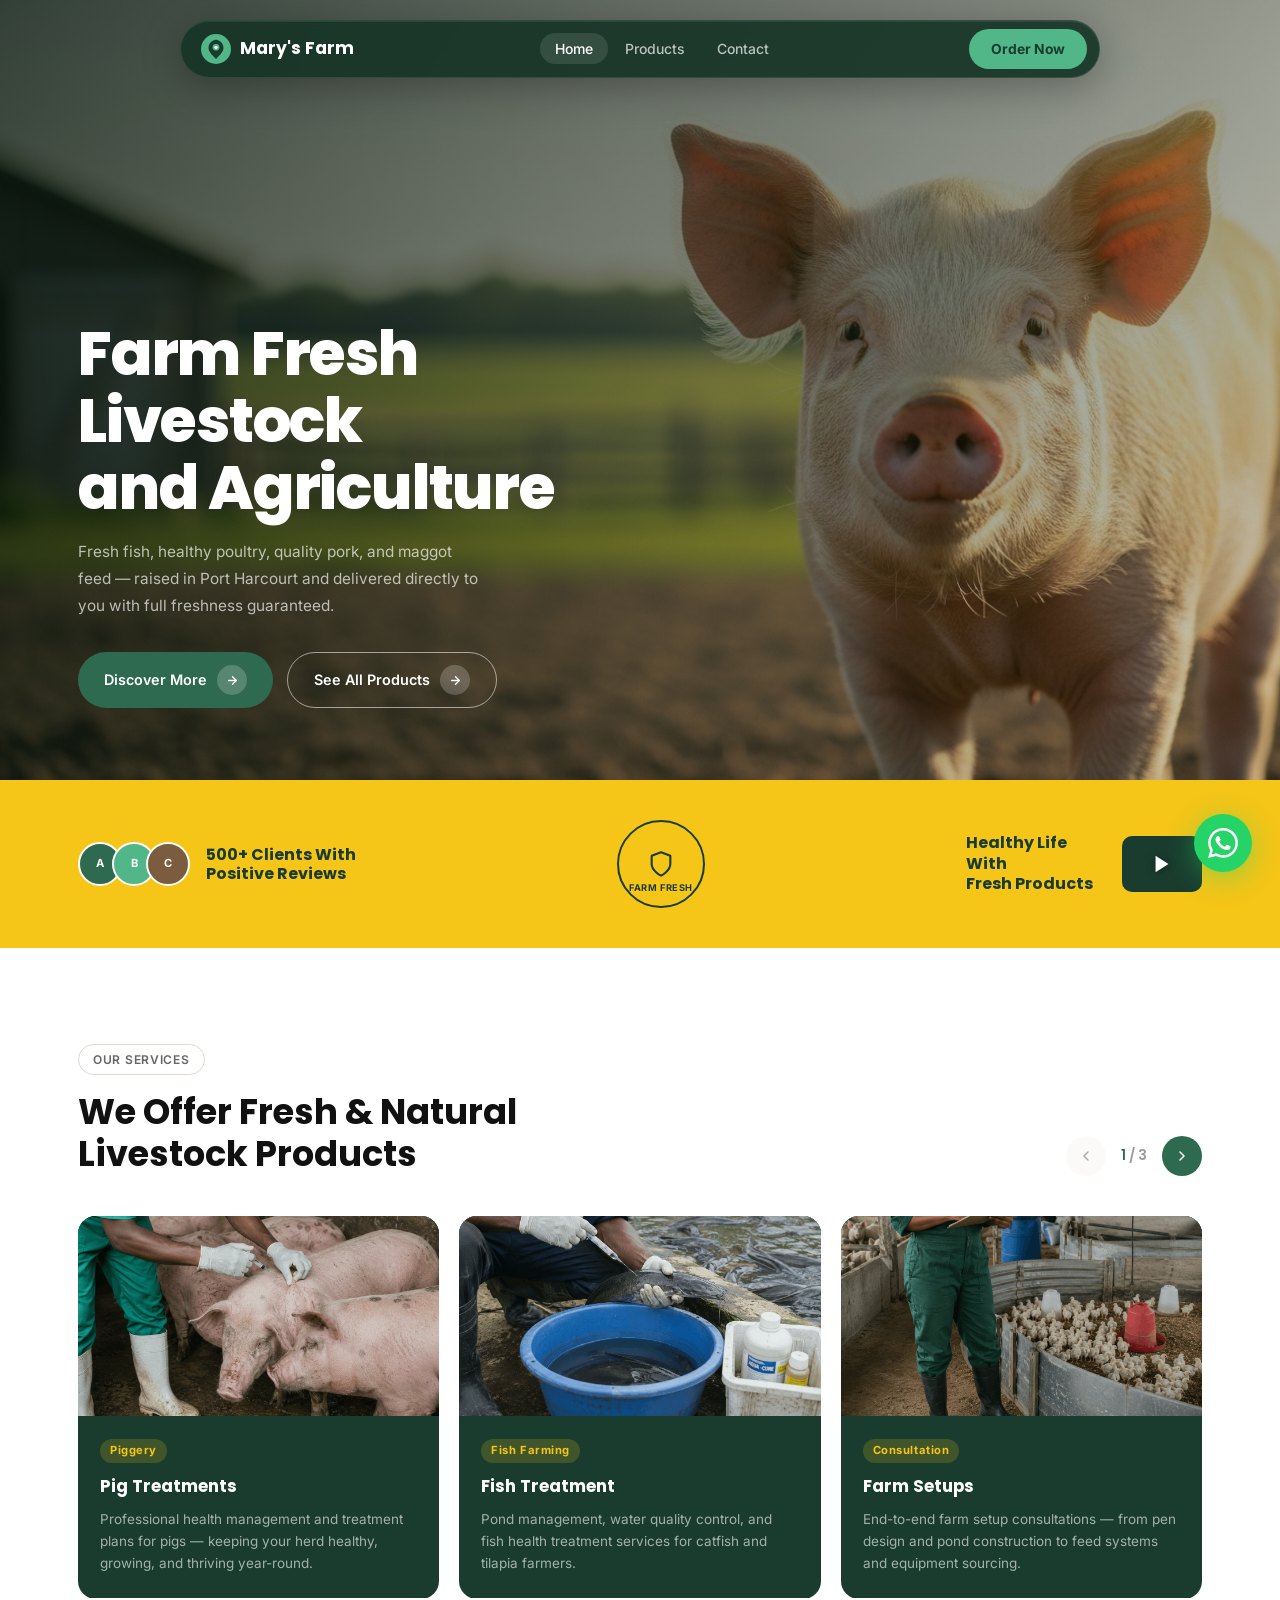
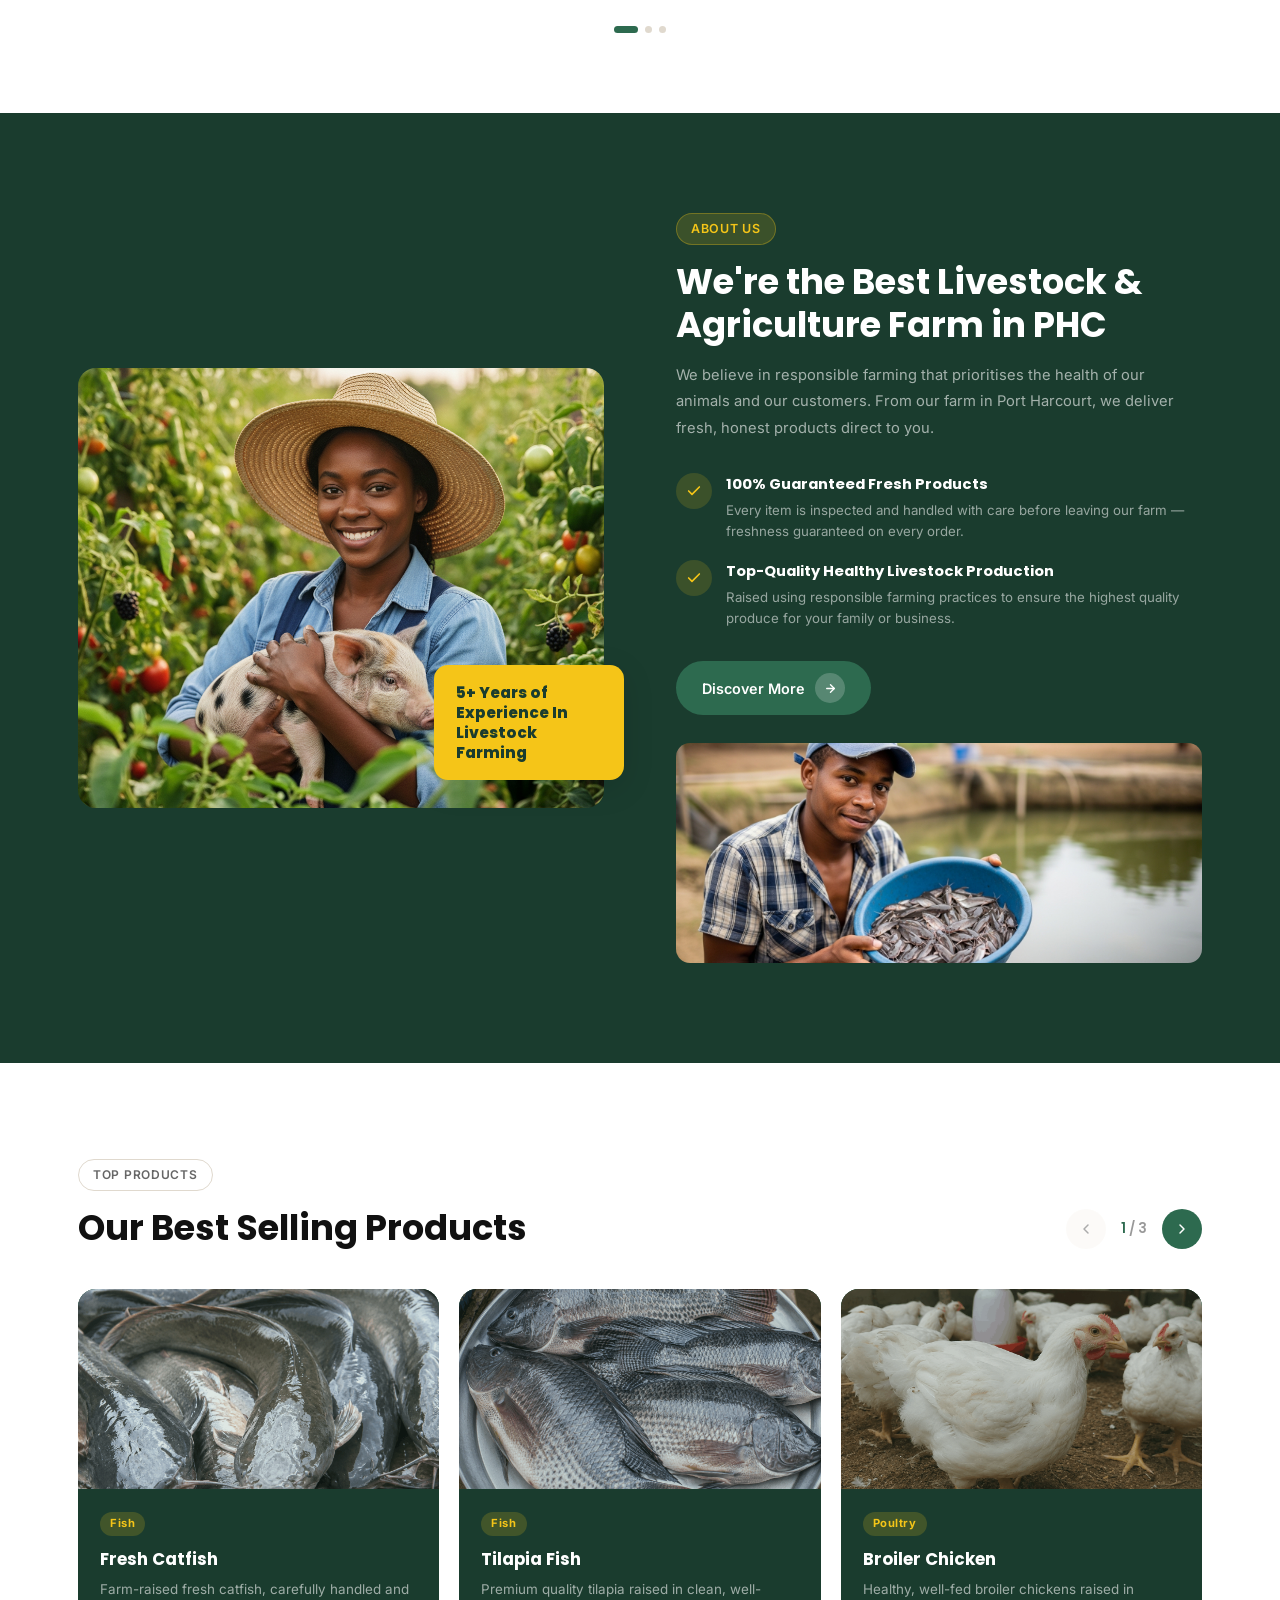
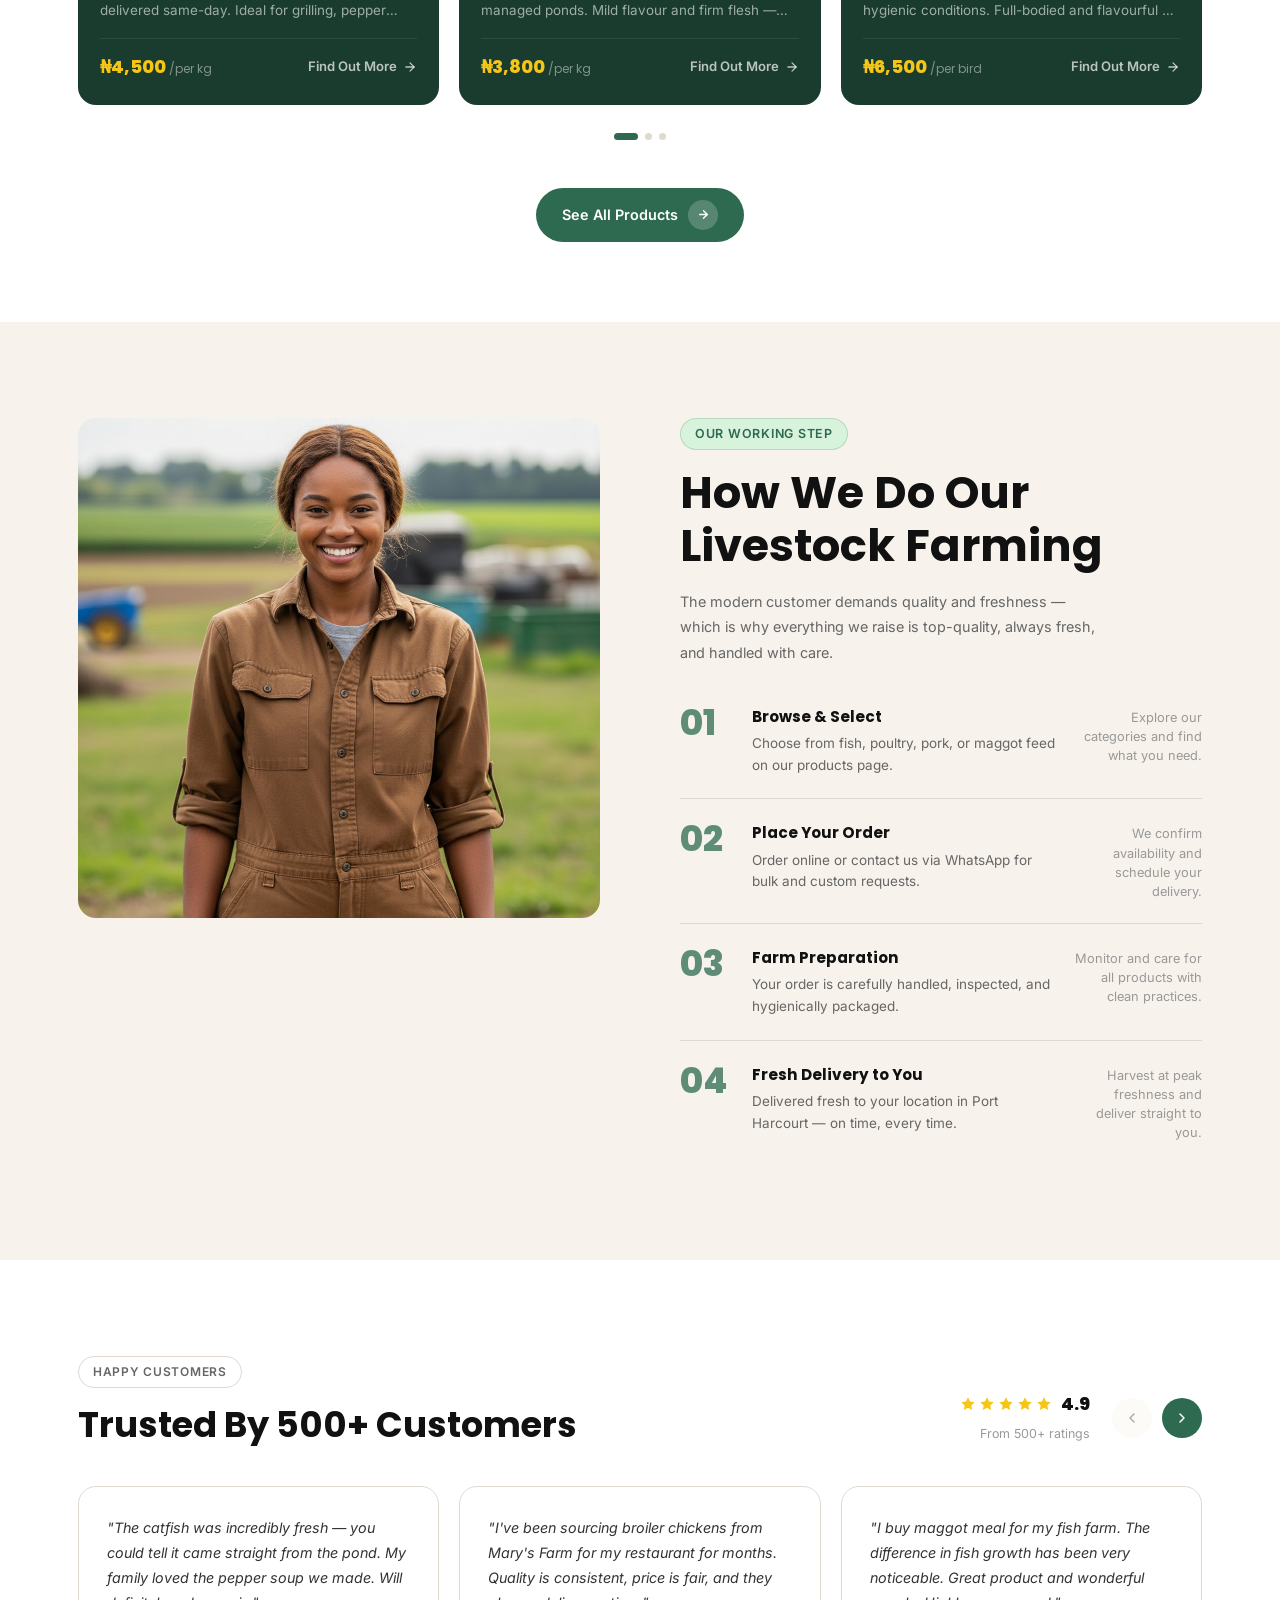
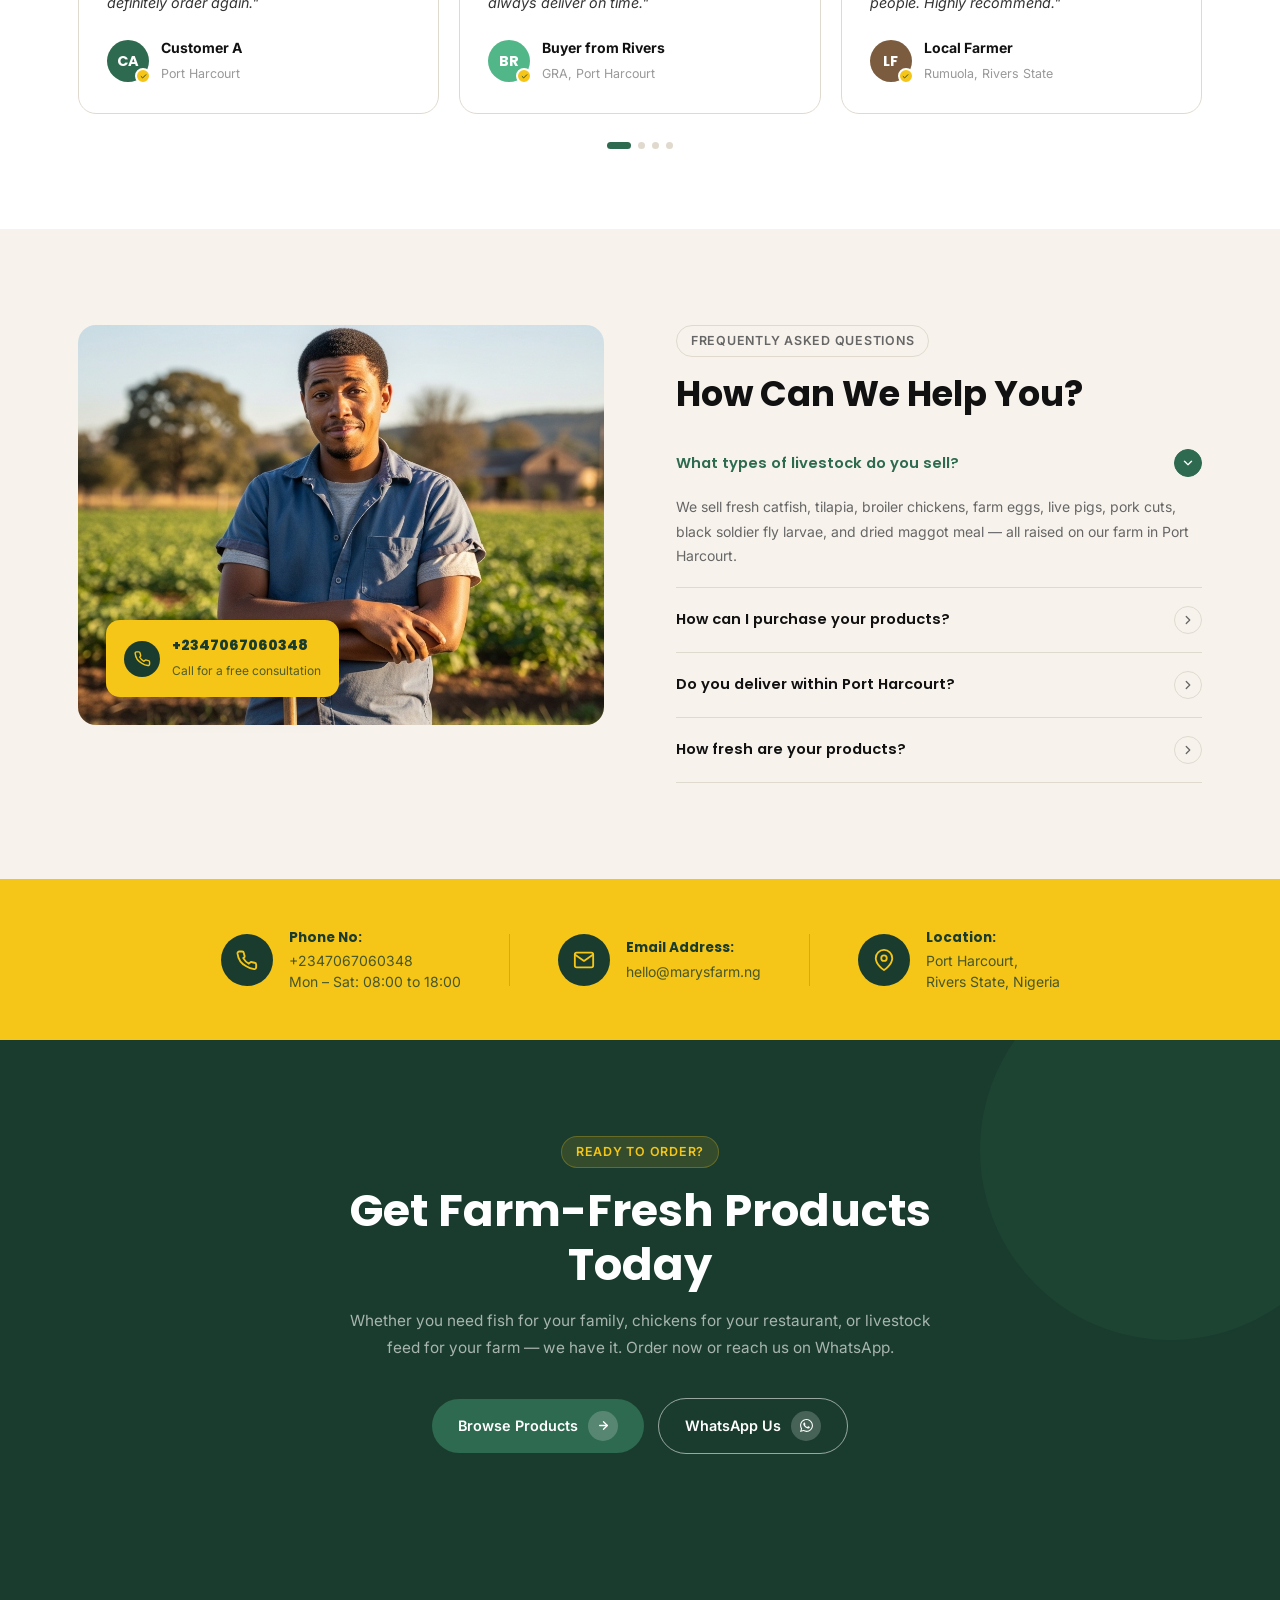
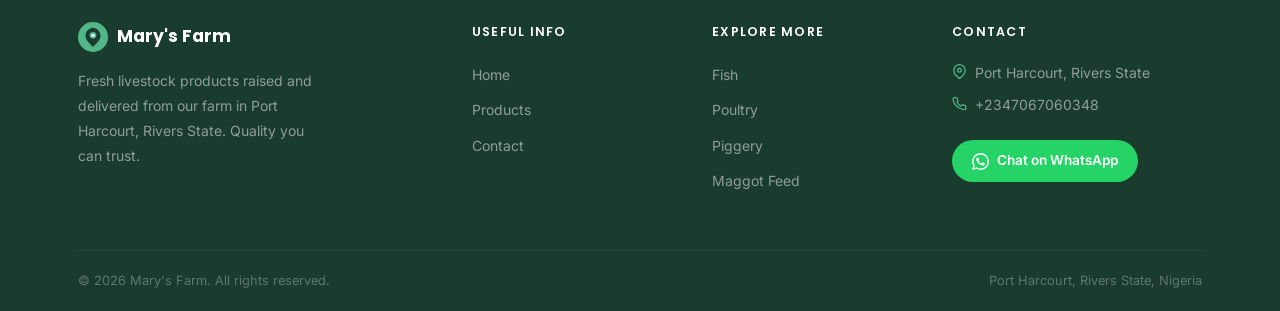
==== commit 22d1387f: "Fixed the service cards, and top products section" ====
--- a/index.html
+++ b/index.html
@@ -48,7 +48,6 @@
       <div class="hero-inner">
         <div class="container">
           <div class="fade-left">
-            <div class="hero-badge">We are Producing Natural Products</div>
             <h1 class="hero-title">Farm Fresh Livestock<br>and Agriculture</h1>
             <p class="hero-desc">Fresh fish, healthy poultry, quality pork, and maggot feed — raised in Port Harcourt and delivered directly to you with full freshness guaranteed.</p>
             <div class="hero-actions">
@@ -83,14 +82,12 @@
               <strong>500+ Clients With<br>Positive Reviews</strong>
             </div>
           </div>
-
           <div class="strip-center fade-up delay-2">
             <div class="strip-badge-circle">
               <svg xmlns="http://www.w3.org/2000/svg" viewBox="0 0 24 24" fill="none" stroke="currentColor" stroke-width="1.8" stroke-linecap="round" stroke-linejoin="round"><path d="M12 22s8-4 8-10V5l-8-3-8 3v7c0 6 8 10 8 10z"/></svg>
               <span style="top:auto;bottom:10px">Farm Fresh</span>
             </div>
           </div>
-
           <div class="strip-right fade-up delay-3">
             <strong>Healthy Life With<br>Fresh Products</strong>
             <div class="strip-video-thumb">
@@ -104,57 +101,85 @@
       </div>
     </section>
 
-    <section class="services">
-      <div class="container">
-        <div class="services-head">
-          <div class="services-head-left">
+    <section class="slider-section bg-white">
+      <div class="container">
+        <div class="slider-head">
+          <div class="slider-head-left">
             <span class="section-label fade-up">Our Services</span>
             <h2 class="section-title fade-up delay-1">We Offer Fresh &amp; Natural<br>Livestock Products</h2>
           </div>
-          <div class="services-nav fade-up delay-2">
-            <button class="services-nav-btn" aria-label="Previous">
+          <div class="slider-controls fade-up delay-2">
+            <button class="slider-btn prev" id="services-prev" aria-label="Previous">
               <svg xmlns="http://www.w3.org/2000/svg" viewBox="0 0 24 24" fill="none" stroke="currentColor" stroke-width="2.2" stroke-linecap="round" stroke-linejoin="round"><polyline points="15 18 9 12 15 6"/></svg>
             </button>
-            <button class="services-nav-btn" aria-label="Next">
+            <span class="slider-counter" id="services-counter"><span>1</span> / 3</span>
+            <button class="slider-btn next" id="services-next" aria-label="Next">
               <svg xmlns="http://www.w3.org/2000/svg" viewBox="0 0 24 24" fill="none" stroke="currentColor" stroke-width="2.2" stroke-linecap="round" stroke-linejoin="round"><polyline points="9 18 15 12 9 6"/></svg>
             </button>
           </div>
         </div>
 
-        <div class="services-grid">
-          <a href="products.html?category=fish" class="service-card fade-up delay-1">
-            <div class="service-card-img">
-              <img src="assets/images/catfish.jpeg" alt="Fish Farming" loading="lazy" onerror="this.remove()">
-            </div>
-            <div class="service-card-body">
-              <span class="service-tag">Fish Farming</span>
-              <h3>Fresh Catfish &amp; Tilapia</h3>
-              <p>Farm-raised in clean managed ponds. Rich in protein and available all year round for families and businesses.</p>
-            </div>
-          </a>
-
-          <a href="products.html?category=poultry" class="service-card fade-up delay-2">
-            <div class="service-card-img">
-              <img src="assets/images/broiler.jpeg" alt="Poultry" loading="lazy" onerror="this.remove()">
-            </div>
-            <div class="service-card-body">
-              <span class="service-tag">Poultry</span>
-              <h3>Broiler Chickens &amp; Eggs</h3>
-              <p>Healthy broilers and fresh eggs raised in airy, hygienic conditions. Consistent quality every order.</p>
-            </div>
-          </a>
-
-          <a href="products.html?category=piggery" class="service-card fade-up delay-3">
-            <div class="service-card-img">
-              <img src="assets/images/pig.jpeg" alt="Piggery" loading="lazy" onerror="this.remove()">
-            </div>
-            <div class="service-card-body">
-              <span class="service-tag">Piggery</span>
-              <h3>Quality Pork &amp; Live Pigs</h3>
-              <p>Well-nourished pigs on quality feed. Available live or as fresh pork cuts — order in advance.</p>
-            </div>
-          </a>
-        </div>
+        <div class="slider-viewport">
+          <div class="slider-track" id="services-track">
+
+            <a href="products.html?category=piggery" class="service-card">
+              <div class="service-card-img">
+                <img src="assets/images/pig treatment.png" alt="Pig Treatments" loading="lazy" onerror="this.remove()">
+              </div>
+              <div class="service-card-body">
+                <span class="service-tag">Piggery</span>
+                <h3>Pig Treatments</h3>
+                <p>Professional health management and treatment plans for pigs — keeping your herd healthy, growing, and thriving year-round.</p>
+              </div>
+            </a>
+
+            <a href="products.html?category=fish" class="service-card">
+              <div class="service-card-img">
+                <img src="assets/images/fish treatment.png" alt="Fish Treatment" loading="lazy" onerror="this.remove()">
+              </div>
+              <div class="service-card-body">
+                <span class="service-tag">Fish Farming</span>
+                <h3>Fish Treatment</h3>
+                <p>Pond management, water quality control, and fish health treatment services for catfish and tilapia farmers.</p>
+              </div>
+            </a>
+
+            <a href="contact.html" class="service-card">
+              <div class="service-card-img">
+                <img src="assets/images/farm setup.png" alt="Farm Setups" loading="lazy" onerror="this.remove()">
+              </div>
+              <div class="service-card-body">
+                <span class="service-tag">Consultation</span>
+                <h3>Farm Setups</h3>
+                <p>End-to-end farm setup consultations — from pen design and pond construction to feed systems and equipment sourcing.</p>
+              </div>
+            </a>
+
+            <a href="products.html?category=poultry" class="service-card">
+              <div class="service-card-img">
+                <img src="assets/images/broiler setup.png" alt="Broiler Setup" loading="lazy" onerror="this.remove()">
+              </div>
+              <div class="service-card-body">
+                <span class="service-tag">Poultry</span>
+                <h3>Broiler Setup</h3>
+                <p>Complete broiler farming setup — housing design, ventilation, feeding systems, and starter stock to get your operation running.</p>
+              </div>
+            </a>
+
+            <a href="products.html?category=poultry" class="service-card">
+              <div class="service-card-img">
+                <img src="assets/images/broiler treatment.png" alt="Broiler Treatments" loading="lazy" onerror="this.remove()">
+              </div>
+              <div class="service-card-body">
+                <span class="service-tag">Poultry Health</span>
+                <h3>Broiler Treatments</h3>
+                <p>Vaccination programmes, disease management, and routine health checks to keep your broiler flock productive and healthy.</p>
+              </div>
+            </a>
+
+          </div>
+        </div>
+        <div class="slider-dots" id="services-dots"></div>
       </div>
     </section>
 
@@ -167,12 +192,10 @@
             </div>
             <div class="about-exp-badge">5+ Years of Experience In Livestock Farming</div>
           </div>
-
           <div class="about-right fade-right">
             <span class="section-label">About Us</span>
             <h2 class="section-title">We're the Best Livestock &amp; Agriculture Farm in PHC</h2>
             <p>We believe in responsible farming that prioritises the health of our animals and our customers. From our farm in Port Harcourt, we deliver fresh, honest products direct to you.</p>
-
             <div class="about-checklist">
               <div class="about-check-item">
                 <div class="about-check-icon">
@@ -193,14 +216,12 @@
                 </div>
               </div>
             </div>
-
             <a href="contact.html" class="btn-hero-primary" style="width:fit-content">
               Discover More
               <span class="btn-circle-icon">
                 <svg xmlns="http://www.w3.org/2000/svg" viewBox="0 0 24 24" fill="none" stroke="currentColor" stroke-width="2.5" stroke-linecap="round" stroke-linejoin="round"><line x1="5" y1="12" x2="19" y2="12"/><polyline points="12 5 19 12 12 19"/></svg>
               </span>
             </a>
-
             <div class="about-image-second">
               <img src="assets/images/man holding fingerling.jpeg" alt="Farm overview" loading="lazy" onerror="this.parentElement.style.background='#2d6a4f'">
             </div>
@@ -209,16 +230,29 @@
       </div>
     </section>
 
-    <section class="featured">
-      <div class="container">
-        <div class="featured-head">
-          <div class="featured-head-left">
+    <section class="slider-section bg-white">
+      <div class="container">
+        <div class="slider-head">
+          <div class="slider-head-left">
             <span class="section-label fade-up">Top Products</span>
             <h2 class="section-title fade-up delay-1">Our Best Selling Products</h2>
           </div>
-          <a href="products.html" class="btn-hero-outline fade-up delay-2" style="color:var(--green-mid);border-color:var(--green-mid)">See All Products</a>
-        </div>
-        <div class="products-grid" id="featured-grid"></div>
+          <div class="slider-controls fade-up delay-2">
+            <button class="slider-btn prev" id="products-prev" aria-label="Previous">
+              <svg xmlns="http://www.w3.org/2000/svg" viewBox="0 0 24 24" fill="none" stroke="currentColor" stroke-width="2.2" stroke-linecap="round" stroke-linejoin="round"><polyline points="15 18 9 12 15 6"/></svg>
+            </button>
+            <span class="slider-counter" id="products-counter"><span>1</span> / 3</span>
+            <button class="slider-btn next" id="products-next" aria-label="Next">
+              <svg xmlns="http://www.w3.org/2000/svg" viewBox="0 0 24 24" fill="none" stroke="currentColor" stroke-width="2.2" stroke-linecap="round" stroke-linejoin="round"><polyline points="9 18 15 12 9 6"/></svg>
+            </button>
+          </div>
+        </div>
+
+        <div class="slider-viewport">
+          <div class="slider-track" id="products-track"></div>
+        </div>
+        <div class="slider-dots" id="products-dots"></div>
+
         <div class="featured-cta fade-up">
           <a href="products.html" class="btn-hero-primary">
             See All Products
@@ -279,75 +313,100 @@
       </div>
     </section>
 
-    <section class="testimonials">
-      <div class="container">
-        <div class="testimonials-head">
-          <div class="testimonials-head-left">
+    <section class="slider-section bg-white">
+      <div class="container">
+        <div class="slider-head">
+          <div class="slider-head-left">
             <span class="section-label fade-up">Happy Customers</span>
             <h2 class="section-title fade-up delay-1">Trusted By 500+ Customers</h2>
           </div>
-          <div class="testi-rating fade-up delay-2">
-            <div class="testi-stars-row">
-              <svg viewBox="0 0 24 24"><polygon points="12 2 15.09 8.26 22 9.27 17 14.14 18.18 21.02 12 17.77 5.82 21.02 7 14.14 2 9.27 8.91 8.26 12 2"/></svg>
-              <svg viewBox="0 0 24 24"><polygon points="12 2 15.09 8.26 22 9.27 17 14.14 18.18 21.02 12 17.77 5.82 21.02 7 14.14 2 9.27 8.91 8.26 12 2"/></svg>
-              <svg viewBox="0 0 24 24"><polygon points="12 2 15.09 8.26 22 9.27 17 14.14 18.18 21.02 12 17.77 5.82 21.02 7 14.14 2 9.27 8.91 8.26 12 2"/></svg>
-              <svg viewBox="0 0 24 24"><polygon points="12 2 15.09 8.26 22 9.27 17 14.14 18.18 21.02 12 17.77 5.82 21.02 7 14.14 2 9.27 8.91 8.26 12 2"/></svg>
-              <svg viewBox="0 0 24 24"><polygon points="12 2 15.09 8.26 22 9.27 17 14.14 18.18 21.02 12 17.77 5.82 21.02 7 14.14 2 9.27 8.91 8.26 12 2"/></svg>
-              <strong style="font-size:1.3rem;font-family:var(--font-head);margin-left:6px">4.9</strong>
-            </div>
-            <span>From 500+ ratings</span>
-          </div>
-        </div>
-
-        <div class="testi-grid">
-          <div class="testi-card fade-up delay-1">
-            <p>"The catfish was incredibly fresh — you could tell it came straight from the pond. My family loved the pepper soup we made. Will definitely order again and again."</p>
-            <div class="testi-author">
-              <div class="testi-avatar" style="background:#2d6a4f">
-                CA
-                <div class="testi-avatar-badge">
-                  <svg xmlns="http://www.w3.org/2000/svg" viewBox="0 0 24 24" fill="none" stroke="currentColor" stroke-width="3" stroke-linecap="round" stroke-linejoin="round"><polyline points="20 6 9 17 4 12"/></svg>
-                </div>
-              </div>
-              <div class="testi-info">
-                <strong>Customer A</strong>
-                <span>Customer</span>
-              </div>
-            </div>
-          </div>
-
-          <div class="testi-card fade-up delay-2">
-            <p>"I've been sourcing broiler chickens from Mary's Farm for my restaurant for months. Quality is consistent, price is fair, and they always deliver on time."</p>
-            <div class="testi-author">
-              <div class="testi-avatar" style="background:#52b788">
-                BR
-                <div class="testi-avatar-badge">
-                  <svg xmlns="http://www.w3.org/2000/svg" viewBox="0 0 24 24" fill="none" stroke="currentColor" stroke-width="3" stroke-linecap="round" stroke-linejoin="round"><polyline points="20 6 9 17 4 12"/></svg>
-                </div>
-              </div>
-              <div class="testi-info">
-                <strong>Buyer from Rivers</strong>
-                <span>Customer</span>
-              </div>
-            </div>
-          </div>
-
-          <div class="testi-card fade-up delay-3">
-            <p>"I buy maggot meal as feed for my fish farm. The difference in growth has been very noticeable. Great product, great people. Highly recommend to any fish farmer."</p>
-            <div class="testi-author">
-              <div class="testi-avatar" style="background:#7c5c3e">
-                LF
-                <div class="testi-avatar-badge">
-                  <svg xmlns="http://www.w3.org/2000/svg" viewBox="0 0 24 24" fill="none" stroke="currentColor" stroke-width="3" stroke-linecap="round" stroke-linejoin="round"><polyline points="20 6 9 17 4 12"/></svg>
-                </div>
-              </div>
-              <div class="testi-info">
-                <strong>Local Farmer</strong>
-                <span>Founder, Fish Farm PHC</span>
-              </div>
-            </div>
-          </div>
-        </div>
+          <div class="slider-controls fade-up delay-2">
+            <div class="testi-rating" style="text-align:right;margin-right:12px">
+              <div class="testi-stars-row">
+                <svg viewBox="0 0 24 24"><polygon points="12 2 15.09 8.26 22 9.27 17 14.14 18.18 21.02 12 17.77 5.82 21.02 7 14.14 2 9.27 8.91 8.26 12 2"/></svg>
+                <svg viewBox="0 0 24 24"><polygon points="12 2 15.09 8.26 22 9.27 17 14.14 18.18 21.02 12 17.77 5.82 21.02 7 14.14 2 9.27 8.91 8.26 12 2"/></svg>
+                <svg viewBox="0 0 24 24"><polygon points="12 2 15.09 8.26 22 9.27 17 14.14 18.18 21.02 12 17.77 5.82 21.02 7 14.14 2 9.27 8.91 8.26 12 2"/></svg>
+                <svg viewBox="0 0 24 24"><polygon points="12 2 15.09 8.26 22 9.27 17 14.14 18.18 21.02 12 17.77 5.82 21.02 7 14.14 2 9.27 8.91 8.26 12 2"/></svg>
+                <svg viewBox="0 0 24 24"><polygon points="12 2 15.09 8.26 22 9.27 17 14.14 18.18 21.02 12 17.77 5.82 21.02 7 14.14 2 9.27 8.91 8.26 12 2"/></svg>
+                <strong style="font-size:1.1rem;font-family:var(--font-head);margin-left:6px;color:var(--text-dark)">4.9</strong>
+              </div>
+              <span style="font-size:0.78rem;color:var(--text-muted)">From 500+ ratings</span>
+            </div>
+            <button class="slider-btn prev" id="testi-prev" aria-label="Previous">
+              <svg xmlns="http://www.w3.org/2000/svg" viewBox="0 0 24 24" fill="none" stroke="currentColor" stroke-width="2.2" stroke-linecap="round" stroke-linejoin="round"><polyline points="15 18 9 12 15 6"/></svg>
+            </button>
+            <button class="slider-btn next" id="testi-next" aria-label="Next">
+              <svg xmlns="http://www.w3.org/2000/svg" viewBox="0 0 24 24" fill="none" stroke="currentColor" stroke-width="2.2" stroke-linecap="round" stroke-linejoin="round"><polyline points="9 18 15 12 9 6"/></svg>
+            </button>
+          </div>
+        </div>
+
+        <div class="slider-viewport">
+          <div class="slider-track" id="testi-track">
+
+            <div class="testi-card">
+              <p>"The catfish was incredibly fresh — you could tell it came straight from the pond. My family loved the pepper soup we made. Will definitely order again."</p>
+              <div class="testi-author">
+                <div class="testi-avatar" style="background:#2d6a4f">CA
+                  <div class="testi-avatar-badge"><svg xmlns="http://www.w3.org/2000/svg" viewBox="0 0 24 24" fill="none" stroke="currentColor" stroke-width="3" stroke-linecap="round" stroke-linejoin="round"><polyline points="20 6 9 17 4 12"/></svg></div>
+                </div>
+                <div class="testi-info"><strong>Customer A</strong><span>Port Harcourt</span></div>
+              </div>
+            </div>
+
+            <div class="testi-card">
+              <p>"I've been sourcing broiler chickens from Mary's Farm for my restaurant for months. Quality is consistent, price is fair, and they always deliver on time."</p>
+              <div class="testi-author">
+                <div class="testi-avatar" style="background:#52b788">BR
+                  <div class="testi-avatar-badge"><svg xmlns="http://www.w3.org/2000/svg" viewBox="0 0 24 24" fill="none" stroke="currentColor" stroke-width="3" stroke-linecap="round" stroke-linejoin="round"><polyline points="20 6 9 17 4 12"/></svg></div>
+                </div>
+                <div class="testi-info"><strong>Buyer from Rivers</strong><span>GRA, Port Harcourt</span></div>
+              </div>
+            </div>
+
+            <div class="testi-card">
+              <p>"I buy maggot meal for my fish farm. The difference in fish growth has been very noticeable. Great product and wonderful people. Highly recommend."</p>
+              <div class="testi-author">
+                <div class="testi-avatar" style="background:#7c5c3e">LF
+                  <div class="testi-avatar-badge"><svg xmlns="http://www.w3.org/2000/svg" viewBox="0 0 24 24" fill="none" stroke="currentColor" stroke-width="3" stroke-linecap="round" stroke-linejoin="round"><polyline points="20 6 9 17 4 12"/></svg></div>
+                </div>
+                <div class="testi-info"><strong>Local Farmer</strong><span>Rumuola, Rivers State</span></div>
+              </div>
+            </div>
+
+            <div class="testi-card">
+              <p>"Ordered pork cuts for a family event and was blown away by the quality. Delivered on time, properly packaged. We will definitely be ordering again soon."</p>
+              <div class="testi-author">
+                <div class="testi-avatar" style="background:#2d6a4f">TC
+                  <div class="testi-avatar-badge"><svg xmlns="http://www.w3.org/2000/svg" viewBox="0 0 24 24" fill="none" stroke="currentColor" stroke-width="3" stroke-linecap="round" stroke-linejoin="round"><polyline points="20 6 9 17 4 12"/></svg></div>
+                </div>
+                <div class="testi-info"><strong>Tina C.</strong><span>Woji, Port Harcourt</span></div>
+              </div>
+            </div>
+
+            <div class="testi-card">
+              <p>"Their farm setup consultation helped me launch my own fish pond. The team was professional, knowledgeable, and genuinely invested in my success."</p>
+              <div class="testi-author">
+                <div class="testi-avatar" style="background:#1a3c2e">KO
+                  <div class="testi-avatar-badge"><svg xmlns="http://www.w3.org/2000/svg" viewBox="0 0 24 24" fill="none" stroke="currentColor" stroke-width="3" stroke-linecap="round" stroke-linejoin="round"><polyline points="20 6 9 17 4 12"/></svg></div>
+                </div>
+                <div class="testi-info"><strong>Kelechi O.</strong><span>Eleme, Rivers State</span></div>
+              </div>
+            </div>
+
+            <div class="testi-card">
+              <p>"Fresh eggs every week without fail. The yolks are rich and golden — clearly raised on good feed. My kids notice the difference. Best farm in Port Harcourt."</p>
+              <div class="testi-author">
+                <div class="testi-avatar" style="background:#52b788">EM
+                  <div class="testi-avatar-badge"><svg xmlns="http://www.w3.org/2000/svg" viewBox="0 0 24 24" fill="none" stroke="currentColor" stroke-width="3" stroke-linecap="round" stroke-linejoin="round"><polyline points="20 6 9 17 4 12"/></svg></div>
+                </div>
+                <div class="testi-info"><strong>Emeka M.</strong><span>D/Line, Port Harcourt</span></div>
+              </div>
+            </div>
+
+          </div>
+        </div>
+        <div class="slider-dots" id="testi-dots"></div>
       </div>
     </section>
 
@@ -363,7 +422,7 @@
                 <svg xmlns="http://www.w3.org/2000/svg" viewBox="0 0 24 24" fill="none" stroke="currentColor" stroke-width="2" stroke-linecap="round" stroke-linejoin="round"><path d="M22 16.92v3a2 2 0 0 1-2.18 2 19.79 19.79 0 0 1-8.63-3.07A19.5 19.5 0 0 1 4.69 13.47a19.79 19.79 0 0 1-3.07-8.67A2 2 0 0 1 3.6 2.69h3a2 2 0 0 1 2 1.72c.127.96.361 1.903.7 2.81a2 2 0 0 1-.45 2.11L7.91 9.91a16 16 0 0 0 6.12 6.12l1.27-1.27a2 2 0 0 1 2.11-.45c.907.339 1.85.573 2.81.7A2 2 0 0 1 22 16.92z"/></svg>
               </div>
               <div>
-                <strong>+234 800 000 0000</strong>
+                <strong>+2347067060348</strong>
                 <span>Call for a free consultation</span>
               </div>
             </div>
@@ -372,50 +431,38 @@
           <div class="faq-right fade-right">
             <span class="section-label">Frequently Asked Questions</span>
             <h2 class="section-title">How Can We Help You?</h2>
-
             <div class="faq-list">
               <div class="faq-item open">
                 <button class="faq-question">
                   What types of livestock do you sell?
-                  <span class="faq-icon">
-                    <svg xmlns="http://www.w3.org/2000/svg" viewBox="0 0 24 24" fill="none" stroke="currentColor" stroke-width="2.2" stroke-linecap="round" stroke-linejoin="round"><polyline points="9 18 15 12 9 6"/></svg>
-                  </span>
+                  <span class="faq-icon"><svg xmlns="http://www.w3.org/2000/svg" viewBox="0 0 24 24" fill="none" stroke="currentColor" stroke-width="2.2" stroke-linecap="round" stroke-linejoin="round"><polyline points="9 18 15 12 9 6"/></svg></span>
                 </button>
                 <div class="faq-answer">
                   <p>We sell fresh catfish, tilapia, broiler chickens, farm eggs, live pigs, pork cuts, black soldier fly larvae, and dried maggot meal — all raised on our farm in Port Harcourt.</p>
                 </div>
               </div>
-
               <div class="faq-item">
                 <button class="faq-question">
                   How can I purchase your products?
-                  <span class="faq-icon">
-                    <svg xmlns="http://www.w3.org/2000/svg" viewBox="0 0 24 24" fill="none" stroke="currentColor" stroke-width="2.2" stroke-linecap="round" stroke-linejoin="round"><polyline points="9 18 15 12 9 6"/></svg>
-                  </span>
+                  <span class="faq-icon"><svg xmlns="http://www.w3.org/2000/svg" viewBox="0 0 24 24" fill="none" stroke="currentColor" stroke-width="2.2" stroke-linecap="round" stroke-linejoin="round"><polyline points="9 18 15 12 9 6"/></svg></span>
                 </button>
                 <div class="faq-answer">
                   <p>You can order directly through this website or reach us on WhatsApp. For bulk orders, contact us in advance and we'll arrange everything for you.</p>
                 </div>
               </div>
-
               <div class="faq-item">
                 <button class="faq-question">
                   Do you deliver within Port Harcourt?
-                  <span class="faq-icon">
-                    <svg xmlns="http://www.w3.org/2000/svg" viewBox="0 0 24 24" fill="none" stroke="currentColor" stroke-width="2.2" stroke-linecap="round" stroke-linejoin="round"><polyline points="9 18 15 12 9 6"/></svg>
-                  </span>
+                  <span class="faq-icon"><svg xmlns="http://www.w3.org/2000/svg" viewBox="0 0 24 24" fill="none" stroke="currentColor" stroke-width="2.2" stroke-linecap="round" stroke-linejoin="round"><polyline points="9 18 15 12 9 6"/></svg></span>
                 </button>
                 <div class="faq-answer">
                   <p>Yes, we deliver within Port Harcourt and surrounding areas in Rivers State. Delivery fees may apply depending on your location. Contact us for details.</p>
                 </div>
               </div>
-
               <div class="faq-item">
                 <button class="faq-question">
                   How fresh are your products?
-                  <span class="faq-icon">
-                    <svg xmlns="http://www.w3.org/2000/svg" viewBox="0 0 24 24" fill="none" stroke="currentColor" stroke-width="2.2" stroke-linecap="round" stroke-linejoin="round"><polyline points="9 18 15 12 9 6"/></svg>
-                  </span>
+                  <span class="faq-icon"><svg xmlns="http://www.w3.org/2000/svg" viewBox="0 0 24 24" fill="none" stroke="currentColor" stroke-width="2.2" stroke-linecap="round" stroke-linejoin="round"><polyline points="9 18 15 12 9 6"/></svg></span>
                 </button>
                 <div class="faq-answer">
                   <p>All products are sourced directly from our farm and handled the same day of delivery. We do not use middlemen or storage warehouses — what you get is always fresh.</p>
@@ -436,13 +483,11 @@
             </div>
             <div class="contact-strip-text">
               <strong>Phone No:</strong>
-              <a href="tel:+2348000000000">+234 800 000 0000</a>
+              <a href="tel:+2347067060348">+2347067060348</a>
               <p>Mon – Sat: 08:00 to 18:00</p>
             </div>
           </div>
-
           <div class="contact-strip-divider"></div>
-
           <div class="contact-strip-item fade-up delay-2">
             <div class="contact-strip-icon">
               <svg xmlns="http://www.w3.org/2000/svg" viewBox="0 0 24 24" fill="none" stroke="currentColor" stroke-width="2" stroke-linecap="round" stroke-linejoin="round"><path d="M4 4h16c1.1 0 2 .9 2 2v12c0 1.1-.9 2-2 2H4c-1.1 0-2-.9-2-2V6c0-1.1.9-2 2-2z"/><polyline points="22,6 12,13 2,6"/></svg>
@@ -452,9 +497,7 @@
               <a href="mailto:hello@marysfarm.ng">hello@marysfarm.ng</a>
             </div>
           </div>
-
           <div class="contact-strip-divider"></div>
-
           <div class="contact-strip-item fade-up delay-3">
             <div class="contact-strip-icon">
               <svg xmlns="http://www.w3.org/2000/svg" viewBox="0 0 24 24" fill="none" stroke="currentColor" stroke-width="2" stroke-linecap="round" stroke-linejoin="round"><path d="M21 10c0 7-9 13-9 13s-9-6-9-13a9 9 0 0 1 18 0z"/><circle cx="12" cy="10" r="3"/></svg>
@@ -535,7 +578,7 @@
           </p>
           <p>
             <svg xmlns="http://www.w3.org/2000/svg" viewBox="0 0 24 24" fill="none" stroke="currentColor" stroke-width="2" stroke-linecap="round" stroke-linejoin="round"><path d="M22 16.92v3a2 2 0 0 1-2.18 2 19.79 19.79 0 0 1-8.63-3.07A19.5 19.5 0 0 1 4.69 13.47a19.79 19.79 0 0 1-3.07-8.67A2 2 0 0 1 3.6 2.69h3a2 2 0 0 1 2 1.72c.127.96.361 1.903.7 2.81a2 2 0 0 1-.45 2.11L7.91 9.91a16 16 0 0 0 6.12 6.12l1.27-1.27a2 2 0 0 1 2.11-.45c.907.339 1.85.573 2.81.7A2 2 0 0 1 22 16.92z"/></svg>
-            +234 800 000 0000
+            +2347067060348
           </p>
           <a href="https://wa.me/2348000000000?text=Hello%2C%20I%20would%20like%20to%20make%20an%20inquiry%20about%20your%20livestock%20products%20at%20Mary%27s%20Farm." class="footer-wa" target="_blank" rel="noopener noreferrer">
             <svg xmlns="http://www.w3.org/2000/svg" viewBox="0 0 24 24" fill="currentColor"><path d="M17.472 14.382c-.297-.149-1.758-.867-2.03-.967-.273-.099-.471-.148-.67.15-.197.297-.767.966-.94 1.164-.173.199-.347.223-.644.075-.297-.15-1.255-.463-2.39-1.475-.883-.788-1.48-1.761-1.653-2.059-.173-.297-.018-.458.13-.606.134-.133.298-.347.446-.52.149-.174.198-.298.298-.497.099-.198.05-.371-.025-.52-.075-.149-.669-1.612-.916-2.207-.242-.579-.487-.5-.669-.51-.173-.008-.371-.01-.57-.01-.198 0-.52.074-.792.372-.272.297-1.04 1.016-1.04 2.479 0 1.462 1.065 2.875 1.213 3.074.149.198 2.096 3.2 5.077 4.487.709.306 1.262.489 1.694.625.712.227 1.36.195 1.871.118.571-.085 1.758-.719 2.006-1.413.248-.694.248-1.289.173-1.413-.074-.124-.272-.198-.57-.347m-5.421 7.403h-.004a9.87 9.87 0 01-5.031-1.378l-.361-.214-3.741.982.998-3.648-.235-.374a9.86 9.86 0 01-1.51-5.26c.001-5.45 4.436-9.884 9.888-9.884 2.64 0 5.122 1.03 6.988 2.898a9.825 9.825 0 012.893 6.994c-.003 5.45-4.437 9.884-9.885 9.884m8.413-18.297A11.815 11.815 0 0012.05 0C5.495 0 .16 5.335.157 11.892c0 2.096.547 4.142 1.588 5.945L.057 24l6.305-1.654a11.882 11.882 0 005.683 1.448h.005c6.554 0 11.89-5.335 11.893-11.893a11.821 11.821 0 00-3.48-8.413z"/></svg>
@@ -544,7 +587,7 @@
         </div>
       </div>
       <div class="footer-bottom">
-        <p>&copy; 2025 Mary's Farm. All rights reserved.</p>
+        <p>&copy; 2026 Mary's Farm. All rights reserved.</p>
         <p>Port Harcourt, Rivers State, Nigeria</p>
       </div>
     </div>
--- a/assets/css/index.css
+++ b/assets/css/index.css
@@ -1,7 +1,6 @@
-/* ── HERO ─────────────────────────────────────────── */
 .hero {
   position: relative;
-  height: 88vh;
+  height: 100vh;
   min-height: 560px;
   max-height: 780px;
   overflow: hidden;
@@ -12,7 +11,7 @@
 .hero-bg {
   position: absolute;
   inset: 0;
-  background: url('../images/pig\ wallpaper.jpeg') center center / cover no-repeat;
+  background: url('../images/pig wallpaper.jpeg') center center / cover no-repeat;
   z-index: 0;
 }
 
@@ -125,7 +124,6 @@
 
 .btn-circle-icon svg { width: 13px; height: 13px; }
 
-/* ── YELLOW STATS STRIP ──────────────────────────── */
 .stats-strip {
   background: #f5c518;
   background-image: url('../images/strip-pattern.svg');
@@ -150,9 +148,7 @@
   gap: 16px;
 }
 
-.strip-avatars {
-  display: flex;
-}
+.strip-avatars { display: flex; }
 
 .strip-avatars img,
 .strip-avatar-placeholder {
@@ -211,11 +207,7 @@
   gap: 4px;
 }
 
-.strip-badge-circle svg {
-  width: 28px;
-  height: 28px;
-  color: var(--green-dark);
-}
+.strip-badge-circle svg { width: 28px; height: 28px; color: var(--green-dark); }
 
 .strip-badge-circle span {
   font-size: 0.58rem;
@@ -275,59 +267,128 @@
   filter: drop-shadow(0 1px 4px rgba(0,0,0,0.4));
 }
 
-/* ── SERVICES / CATEGORIES ───────────────────────── */
-.services {
+.slider-section {
   padding: 96px 0 80px;
-  background: var(--white);
-}
-
-.services-head {
-  display: flex;
-  align-items: flex-start;
+}
+
+.slider-section.bg-white { background: var(--white); }
+.slider-section.bg-beige { background: var(--beige); }
+
+.slider-head {
+  display: flex;
+  align-items: flex-end;
   justify-content: space-between;
-  margin-bottom: 48px;
-  gap: 24px;
+  margin-bottom: 40px;
+  gap: 20px;
   flex-wrap: wrap;
 }
 
-.services-head-left .section-label {
+.slider-head-left .section-label {
   background: transparent;
   border: 1.5px solid var(--border);
   color: var(--text-soft);
   font-size: 0.75rem;
 }
 
-.services-head-left .section-title {
+.slider-head-left .section-title {
   margin-bottom: 0;
   font-size: clamp(1.6rem, 3vw, 2.2rem);
 }
 
-.services-nav {
-  display: flex;
-  gap: 8px;
-  margin-top: 8px;
-}
-
-.services-nav-btn {
-  width: 38px;
-  height: 38px;
+.slider-controls {
+  display: flex;
+  align-items: center;
+  gap: 10px;
+  flex-shrink: 0;
+}
+
+.slider-btn {
+  width: 40px;
+  height: 40px;
   border-radius: 50%;
+  border: none;
+  cursor: pointer;
+  display: flex;
+  align-items: center;
+  justify-content: center;
+  transition: all var(--transition);
+  flex-shrink: 0;
+}
+
+.slider-btn svg { width: 16px; height: 16px; }
+
+.slider-btn.prev {
+  background: var(--beige);
+  color: var(--text-dark);
+}
+
+.slider-btn.next {
   background: var(--green-mid);
-  display: flex;
-  align-items: center;
-  justify-content: center;
+  color: var(--white);
+}
+
+.slider-btn.prev:hover { background: var(--border); }
+.slider-btn.next:hover { background: var(--green-dark); }
+
+.slider-btn:disabled {
+  opacity: 0.35;
+  cursor: not-allowed;
+  pointer-events: none;
+}
+
+.slider-counter {
+  font-family: var(--font-head);
+  font-size: 0.82rem;
+  font-weight: 600;
+  color: var(--text-muted);
+  min-width: 36px;
+  text-align: center;
+}
+
+.slider-counter span { color: var(--green-mid); }
+
+.slider-viewport {
+  overflow: hidden;
+  border-radius: 4px;
+  width: 100%;
+}
+
+.slider-track {
+  display: flex;
+  gap: 20px;
+  transition: transform 0.45s cubic-bezier(0.4, 0, 0.2, 1);
+  will-change: transform;
+  cursor: grab;
+  user-select: none;
+}
+
+.slider-track.dragging {
+  cursor: grabbing;
+  transition: none;
+}
+
+.slider-dots {
+  display: flex;
+  justify-content: center;
+  gap: 7px;
+  margin-top: 28px;
+}
+
+.slider-dot {
+  width: 7px;
+  height: 7px;
+  border-radius: 50%;
+  background: var(--border);
+  border: none;
   cursor: pointer;
-  transition: background var(--transition);
-  border: none;
-}
-
-.services-nav-btn:hover { background: var(--green-dark); }
-.services-nav-btn svg { width: 15px; height: 15px; color: var(--white); }
-
-.services-grid {
-  display: grid;
-  grid-template-columns: repeat(3, 1fr);
-  gap: 20px;
+  padding: 0;
+  transition: all 0.3s ease;
+}
+
+.slider-dot.active {
+  background: var(--green-mid);
+  width: 24px;
+  border-radius: 4px;
 }
 
 .service-card {
@@ -336,6 +397,11 @@
   overflow: hidden;
   cursor: pointer;
   transition: transform var(--transition), box-shadow var(--transition);
+  flex: 0 0 calc(33.333% - 14px);
+  min-width: 0;
+  text-decoration: none;
+  display: block;
+  box-sizing: border-box;
 }
 
 .service-card:hover {
@@ -348,24 +414,27 @@
   overflow: hidden;
   position: relative;
   background: #2d6a4f;
+  display: flex;
+  align-items: center;
+  justify-content: center;
 }
 
 .service-card-img img {
   width: 100%;
   height: 100%;
-  object-fit: cover;
-  opacity: 0.85;
+  object-fit:cover ;
+  object-position: bottom;
+  opacity: 0.92;
   transition: transform 0.5s ease, opacity 0.4s ease;
+  pointer-events: none;
 }
 
 .service-card:hover .service-card-img img {
-  transform: scale(1.06);
-  opacity: 0.75;
-}
-
-.service-card-body {
-  padding: 20px 22px 24px;
-}
+  transform: scale(1.04);
+  opacity: 0.80;
+}
+
+.service-card-body { padding: 20px 22px 24px; }
 
 .service-tag {
   display: inline-block;
@@ -393,7 +462,6 @@
   line-height: 1.65;
 }
 
-/* ── ABOUT ───────────────────────────────────────── */
 .about {
   background: var(--green-dark);
   padding: 100px 0;
@@ -406,9 +474,7 @@
   align-items: center;
 }
 
-.about-left {
-  position: relative;
-}
+.about-left { position: relative; }
 
 .about-image-main {
   border-radius: 18px;
@@ -509,45 +575,15 @@
   object-fit: cover;
 }
 
-/* ── FEATURED PRODUCTS ──────────────────────────── */
-.featured {
-  padding: 96px 0 80px;
-  background: var(--white);
-}
-
-.featured-head {
-  display: flex;
-  align-items: flex-start;
-  justify-content: space-between;
-  margin-bottom: 48px;
-  gap: 24px;
-  flex-wrap: wrap;
-}
-
-.featured-head-left .section-label {
-  background: transparent;
-  border: 1.5px solid var(--border);
-  color: var(--text-soft);
-  font-size: 0.75rem;
-}
-
-.featured-head-left .section-title {
-  margin-bottom: 0;
-  font-size: clamp(1.6rem, 3vw, 2.2rem);
-}
-
-.products-grid {
-  display: grid;
-  grid-template-columns: repeat(3, 1fr);
-  gap: 20px;
-}
-
 .product-card {
   background: var(--green-dark);
   border-radius: 18px;
   overflow: hidden;
   transition: transform var(--transition), box-shadow var(--transition);
   cursor: pointer;
+  flex: 0 0 calc(33.333% - 14px);
+  min-width: 0;
+  box-sizing: border-box;
 }
 
 .product-card:hover {
@@ -568,13 +604,12 @@
   object-fit: cover;
   opacity: 0.85;
   transition: transform 0.5s ease;
+  pointer-events: none;
 }
 
 .product-card:hover .product-card-img img { transform: scale(1.06); }
 
-.product-card-body {
-  padding: 20px 22px 24px;
-}
+.product-card-body { padding: 20px 22px 24px; }
 
 .product-tag {
   display: inline-block;
@@ -637,6 +672,7 @@
   font-weight: 600;
   color: rgba(255,255,255,0.70);
   transition: color var(--transition), gap var(--transition);
+  text-decoration: none;
 }
 
 .product-link svg { width: 14px; height: 14px; }
@@ -647,7 +683,6 @@
   margin-top: 48px;
 }
 
-/* ── HOW WE WORK ─────────────────────────────────── */
 .process {
   padding: 96px 0;
   background: var(--beige);
@@ -693,10 +728,7 @@
   max-width: 420px;
 }
 
-.process-steps {
-  display: flex;
-  flex-direction: column;
-}
+.process-steps { display: flex; flex-direction: column; }
 
 .process-step {
   display: grid;
@@ -742,32 +774,7 @@
   margin-top: 3px;
 }
 
-/* ── TESTIMONIALS ────────────────────────────────── */
-.testimonials {
-  padding: 96px 0;
-  background: var(--white);
-}
-
-.testimonials-head {
-  display: flex;
-  align-items: flex-end;
-  justify-content: space-between;
-  margin-bottom: 52px;
-  flex-wrap: wrap;
-  gap: 16px;
-}
-
-.testimonials-head-left .section-label {
-  background: transparent;
-  border: 1.5px solid var(--border);
-  color: var(--text-soft);
-}
-
-.testimonials-head-left .section-title { margin-bottom: 0; }
-
-.testi-rating {
-  text-align: right;
-}
+.testi-rating { text-align: right; }
 
 .testi-rating strong {
   font-family: var(--font-head);
@@ -785,17 +792,7 @@
 }
 
 .testi-stars-row svg { width: 16px; height: 16px; fill: #f5c518; color: #f5c518; }
-
-.testi-rating span {
-  font-size: 0.8rem;
-  color: var(--text-muted);
-}
-
-.testi-grid {
-  display: grid;
-  grid-template-columns: repeat(3, 1fr);
-  gap: 20px;
-}
+.testi-rating span { font-size: 0.8rem; color: var(--text-muted); }
 
 .testi-card {
   border: 1.5px solid var(--border);
@@ -803,6 +800,9 @@
   padding: 28px;
   background: var(--white);
   transition: all var(--transition);
+  flex: 0 0 calc(33.333% - 14px);
+  min-width: 0;
+  box-sizing: border-box;
 }
 
 .testi-card:hover {
@@ -864,12 +864,8 @@
   color: var(--text-dark);
 }
 
-.testi-info span {
-  font-size: 0.78rem;
-  color: var(--text-muted);
-}
-
-/* ── FAQ ─────────────────────────────────────────── */
+.testi-info span { font-size: 0.78rem; color: var(--text-muted); }
+
 .faq {
   padding: 96px 0;
   background: var(--beige);
@@ -882,9 +878,7 @@
   align-items: start;
 }
 
-.faq-left {
-  position: relative;
-}
+.faq-left { position: relative; }
 
 .faq-image-main {
   border-radius: 18px;
@@ -947,15 +941,9 @@
 
 .faq-right .section-title { font-size: clamp(1.6rem, 3vw, 2.2rem); }
 
-.faq-list {
-  display: flex;
-  flex-direction: column;
-  gap: 0;
-}
-
-.faq-item {
-  border-bottom: 1px solid var(--border);
-}
+.faq-list { display: flex; flex-direction: column; gap: 0; }
+
+.faq-item { border-bottom: 1px solid var(--border); }
 
 .faq-question {
   width: 100%;
@@ -998,7 +986,7 @@
 .faq-answer {
   max-height: 0;
   overflow: hidden;
-  transition: max-height 0.38s ease, padding 0.3s ease;
+  transition: max-height 0.38s ease;
 }
 
 .faq-answer p {
@@ -1010,7 +998,6 @@
 
 .faq-item.open .faq-answer { max-height: 200px; }
 
-/* ── CONTACT STRIP ───────────────────────────────── */
 .contact-strip {
   background: #f5c518;
   background-image: url('../images/strip-pattern.svg');
@@ -1070,7 +1057,6 @@
   background: rgba(26,60,46,0.18);
 }
 
-/* ── CTA SECTION ─────────────────────────────────── */
 .cta-section {
   padding: 96px 0;
   background: var(--green-dark);
@@ -1114,10 +1100,10 @@
   display: flex;
   gap: 14px;
   justify-content: center;
-  flex-wrap: wrap;
-}
-
-/* ── RESPONSIVE ──────────────────────────────────── */
+  flex-wrap: nowrap;
+  align-items: center;
+}
+
 @media (max-width: 1024px) {
   .about-inner { grid-template-columns: 1fr; gap: 48px; }
   .about-exp-badge { right: 20px; }
@@ -1126,9 +1112,9 @@
   .process-image { position: static; height: 320px; }
   .faq-inner { grid-template-columns: 1fr; gap: 48px; }
   .faq-image-main { height: 300px; }
-  .services-grid { grid-template-columns: 1fr 1fr; }
-  .products-grid { grid-template-columns: 1fr 1fr; }
-  .testi-grid { grid-template-columns: 1fr 1fr; }
+  .service-card { flex: 0 0 calc(50% - 10px); }
+  .product-card { flex: 0 0 calc(50% - 10px); }
+  .testi-card { flex: 0 0 calc(50% - 10px); }
 }
 
 @media (max-width: 768px) {
@@ -1136,19 +1122,63 @@
   .hero-title { font-size: 2.2rem; }
   .stats-strip-inner { flex-direction: column; align-items: flex-start; gap: 24px; }
   .strip-center { display: none; }
-  .services-grid { grid-template-columns: 1fr; }
-  .products-grid { grid-template-columns: 1fr; }
-  .testi-grid { grid-template-columns: 1fr; }
   .process-step { grid-template-columns: 44px 1fr; }
   .process-step-side { display: none; }
-  .testimonials-head { flex-direction: column; align-items: flex-start; }
   .contact-strip-inner { flex-direction: column; align-items: flex-start; gap: 24px; }
   .contact-strip-divider { display: none; }
-  .services-head { flex-direction: column; }
-  .featured-head { flex-direction: column; }
+  .slider-head { flex-direction: column; align-items: flex-start; }
+
+  .service-card {
+    flex: 0 0 100%;
+    width: 100%;
+    max-width: 100%;
+    border-radius: 14px;
+  }
+
+  .service-card-img {
+    height: 220px;
+  }
+
+  .product-card {
+    flex: 0 0 100%;
+    width: 100%;
+    max-width: 100%;
+    border-radius: 14px;
+  }
+
+  .testi-card {
+    flex: 0 0 100%;
+    width: 100%;
+    max-width: 100%;
+    border-radius: 14px;
+  }
+
+  .cta-actions {
+    flex-direction: row;
+    flex-wrap: nowrap;
+    justify-content: center;
+    gap: 12px;
+  }
+
+  .cta-actions .btn-hero-primary,
+  .cta-actions .btn-hero-outline {
+    flex: 1;
+    justify-content: center;
+    min-width: 0;
+    font-size: 0.82rem;
+    padding: 11px 16px;
+  }
 }
 
 @media (max-width: 600px) {
   .hero-desc { display: none; }
   .hero-title { font-size: 2rem; }
 }
+
+@media (max-width: 380px) {
+  .cta-actions .btn-hero-primary,
+  .cta-actions .btn-hero-outline {
+    font-size: 0.76rem;
+    padding: 10px 12px;
+  }
+}
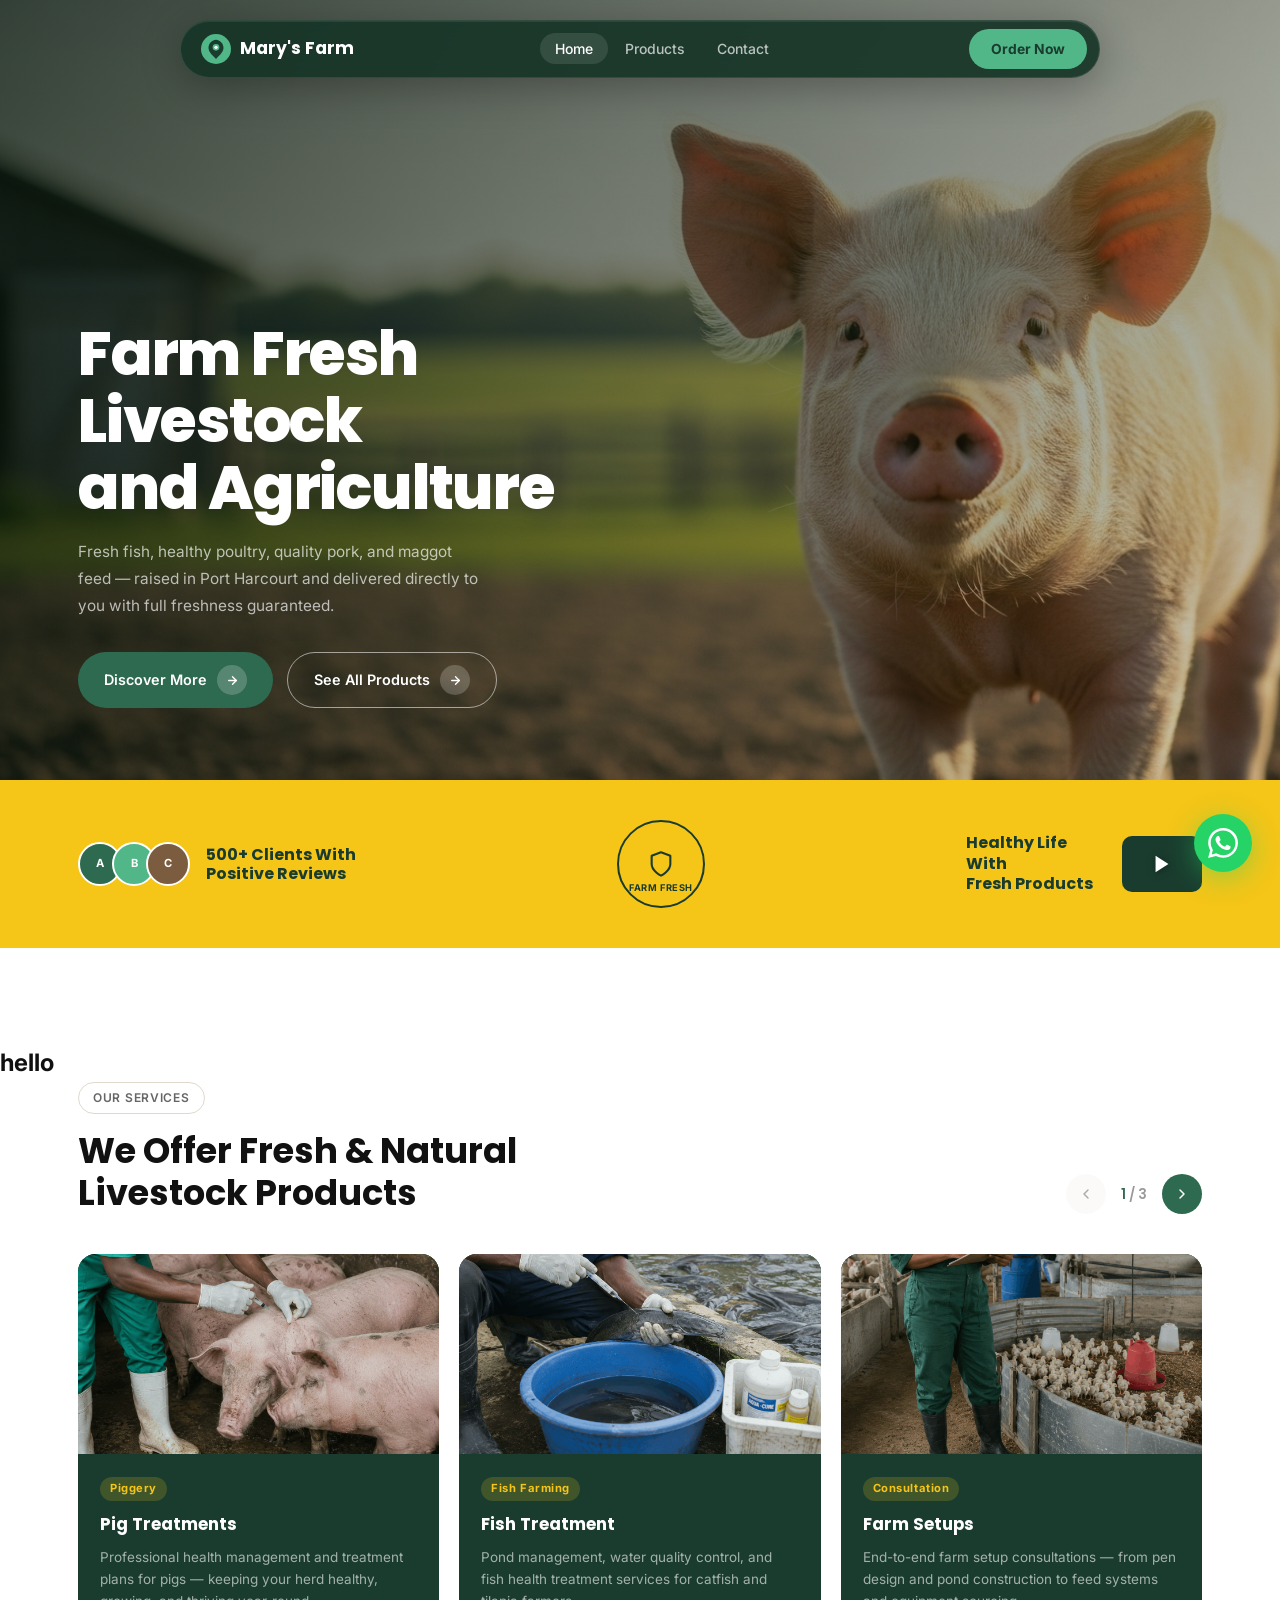
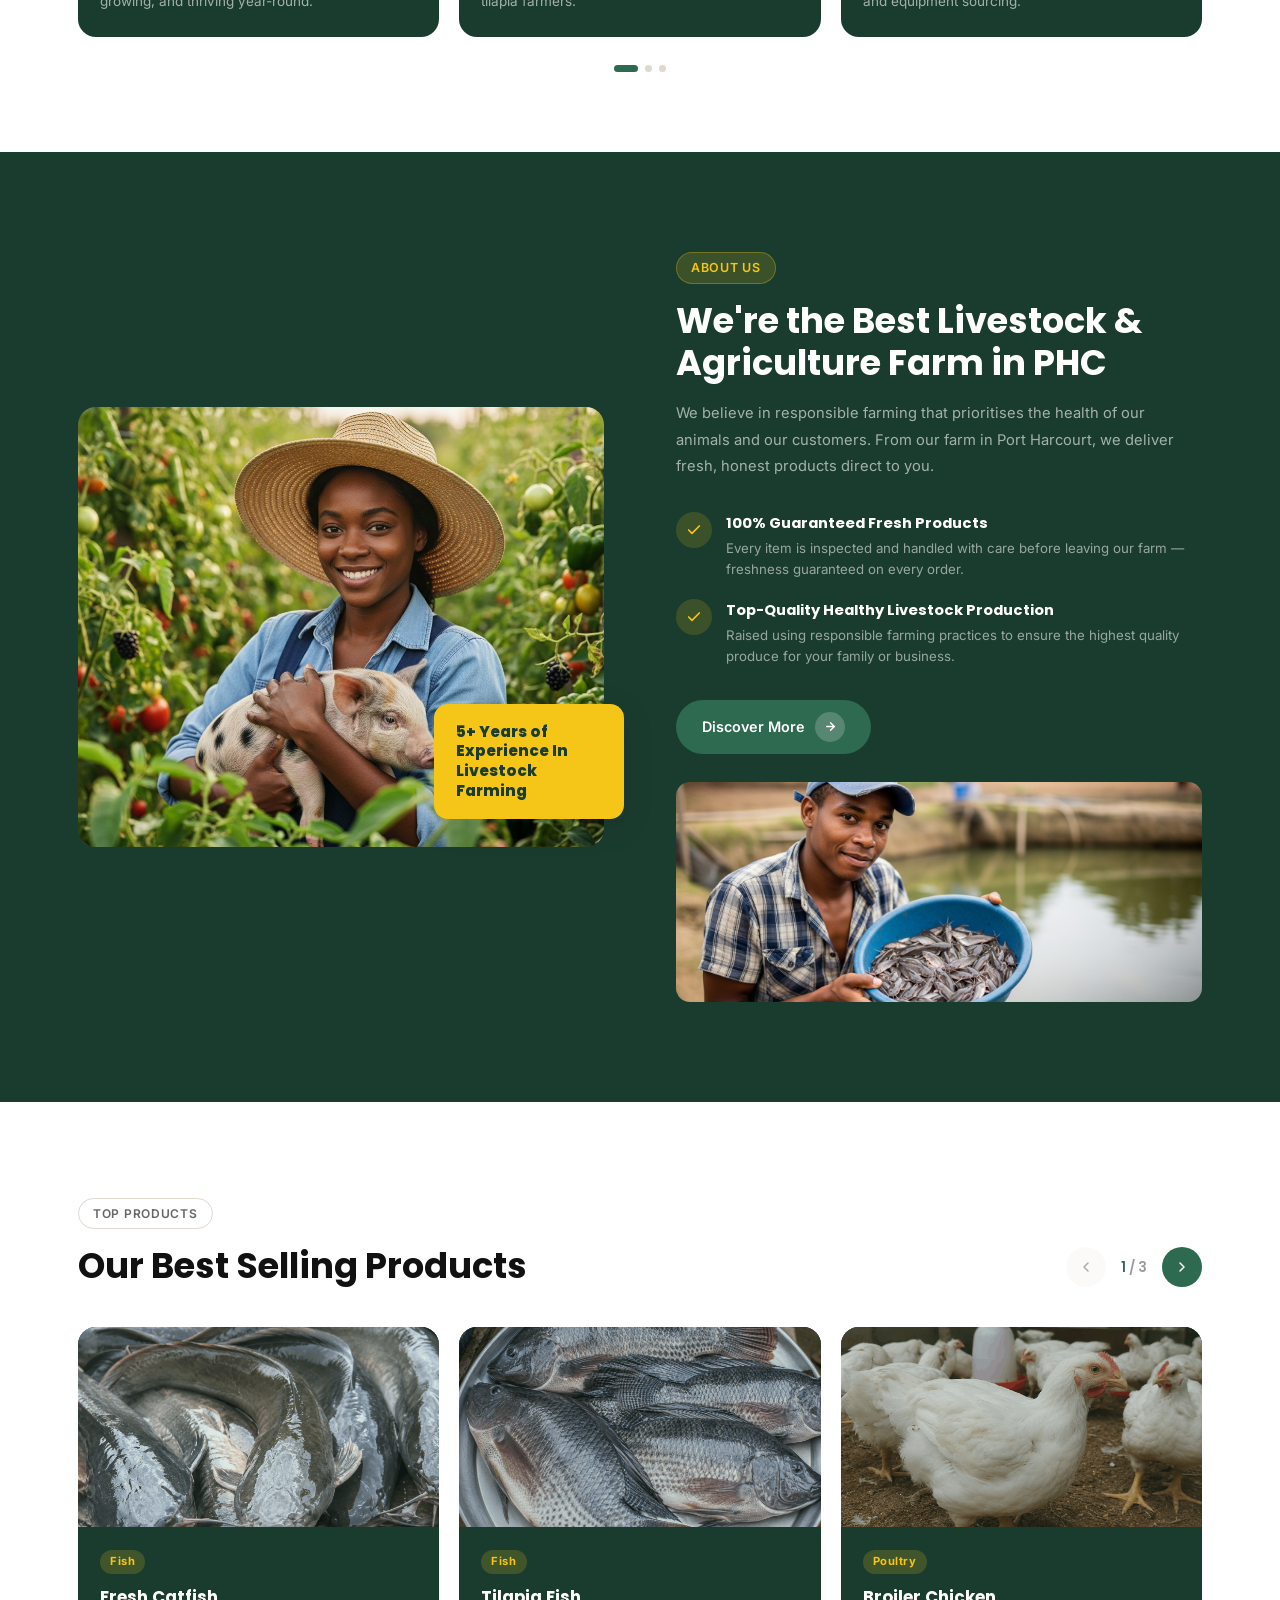
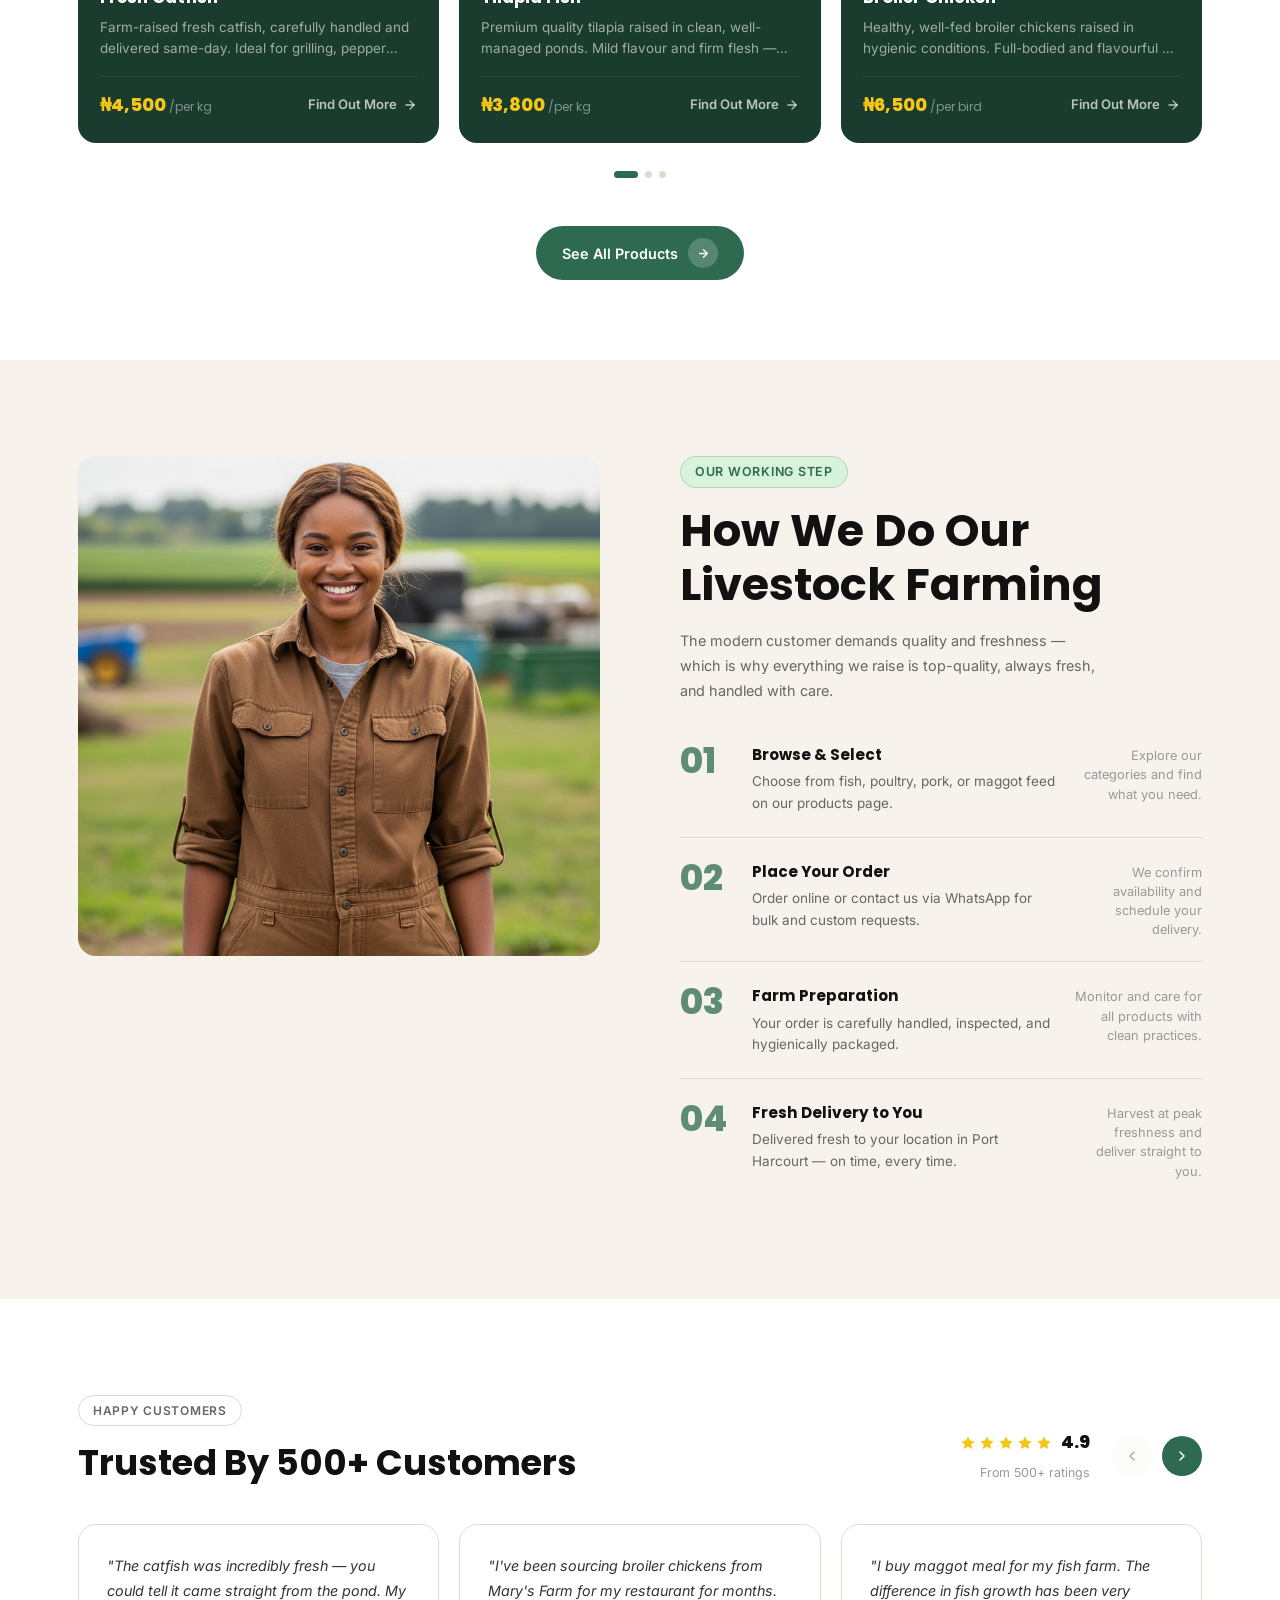
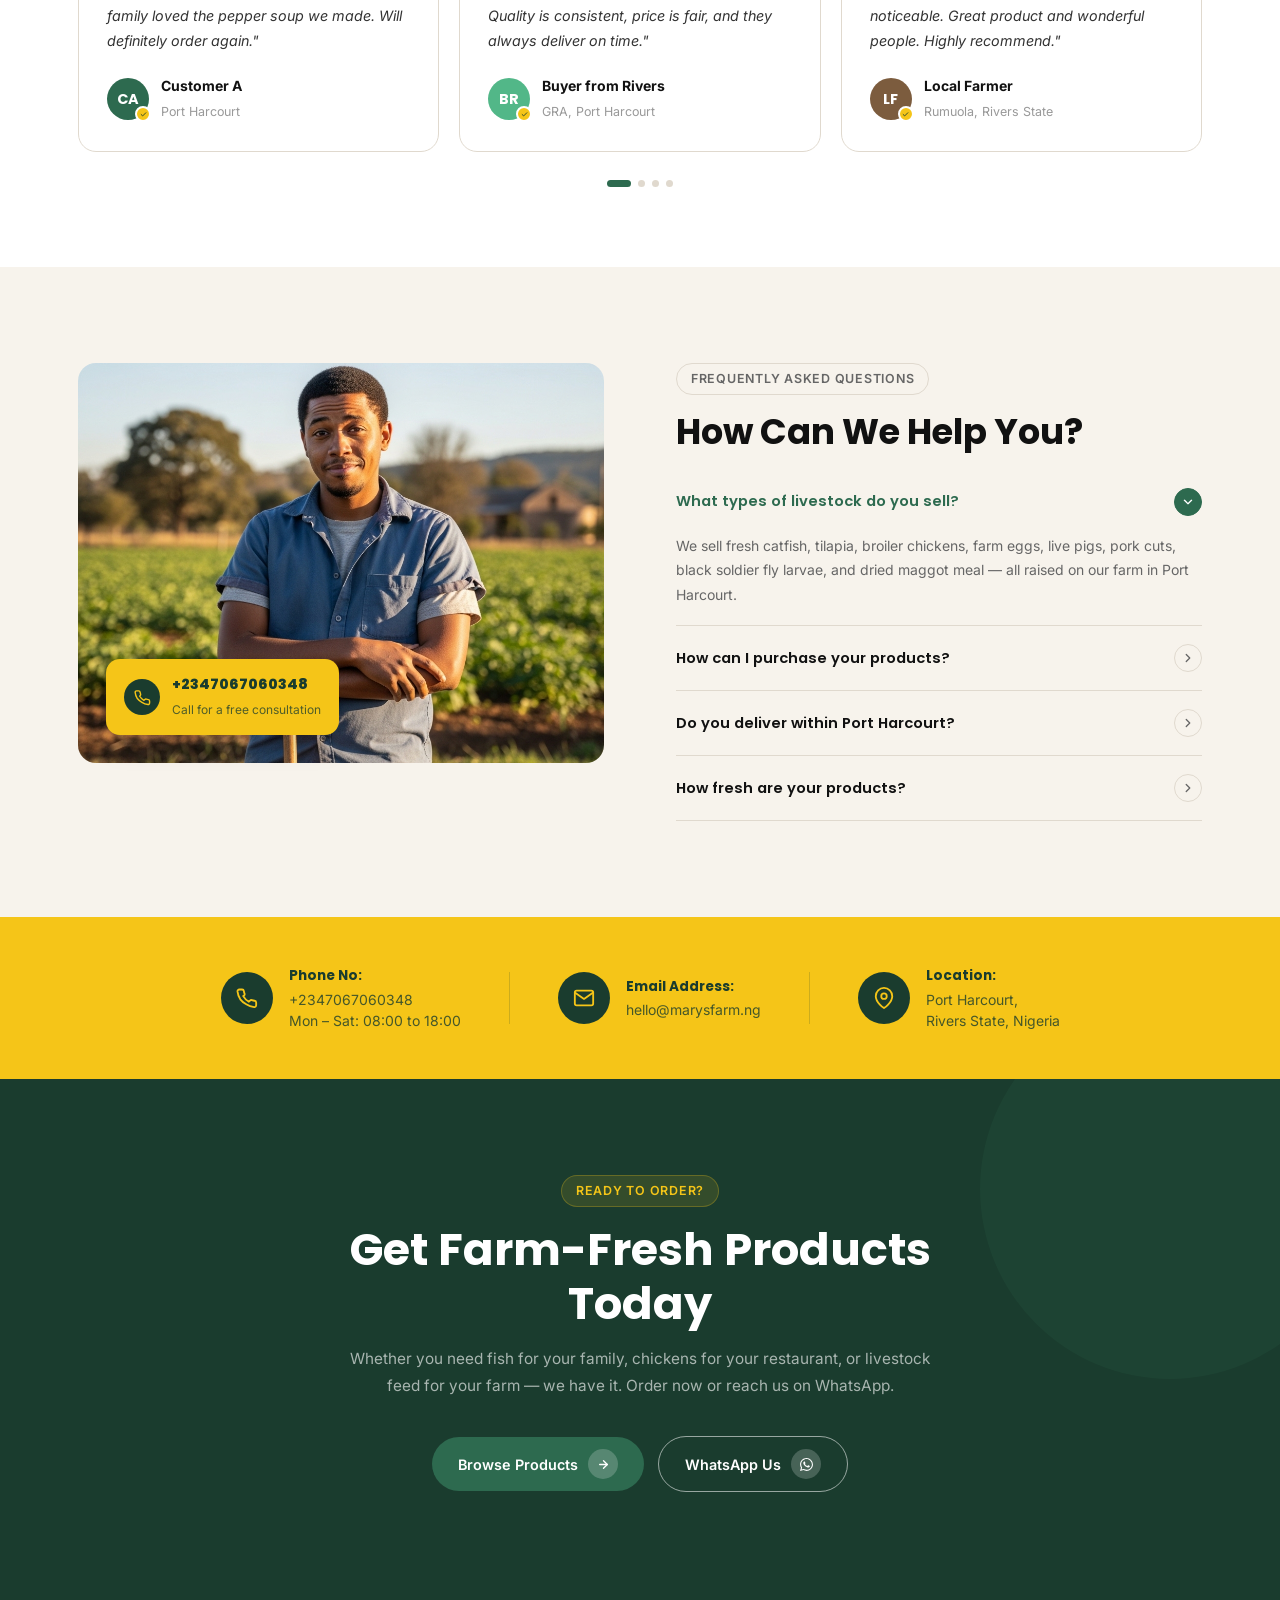
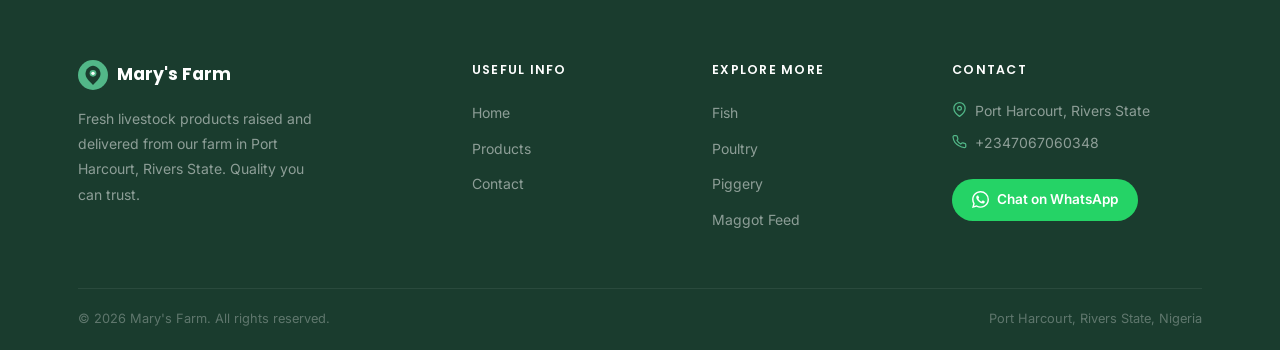
==== commit 752d41cc: "Testing" ====
--- a/index.html
+++ b/index.html
@@ -102,6 +102,7 @@
     </section>
 
     <section class="slider-section bg-white">
+      <h1>hello</h1>
       <div class="container">
         <div class="slider-head">
           <div class="slider-head-left">
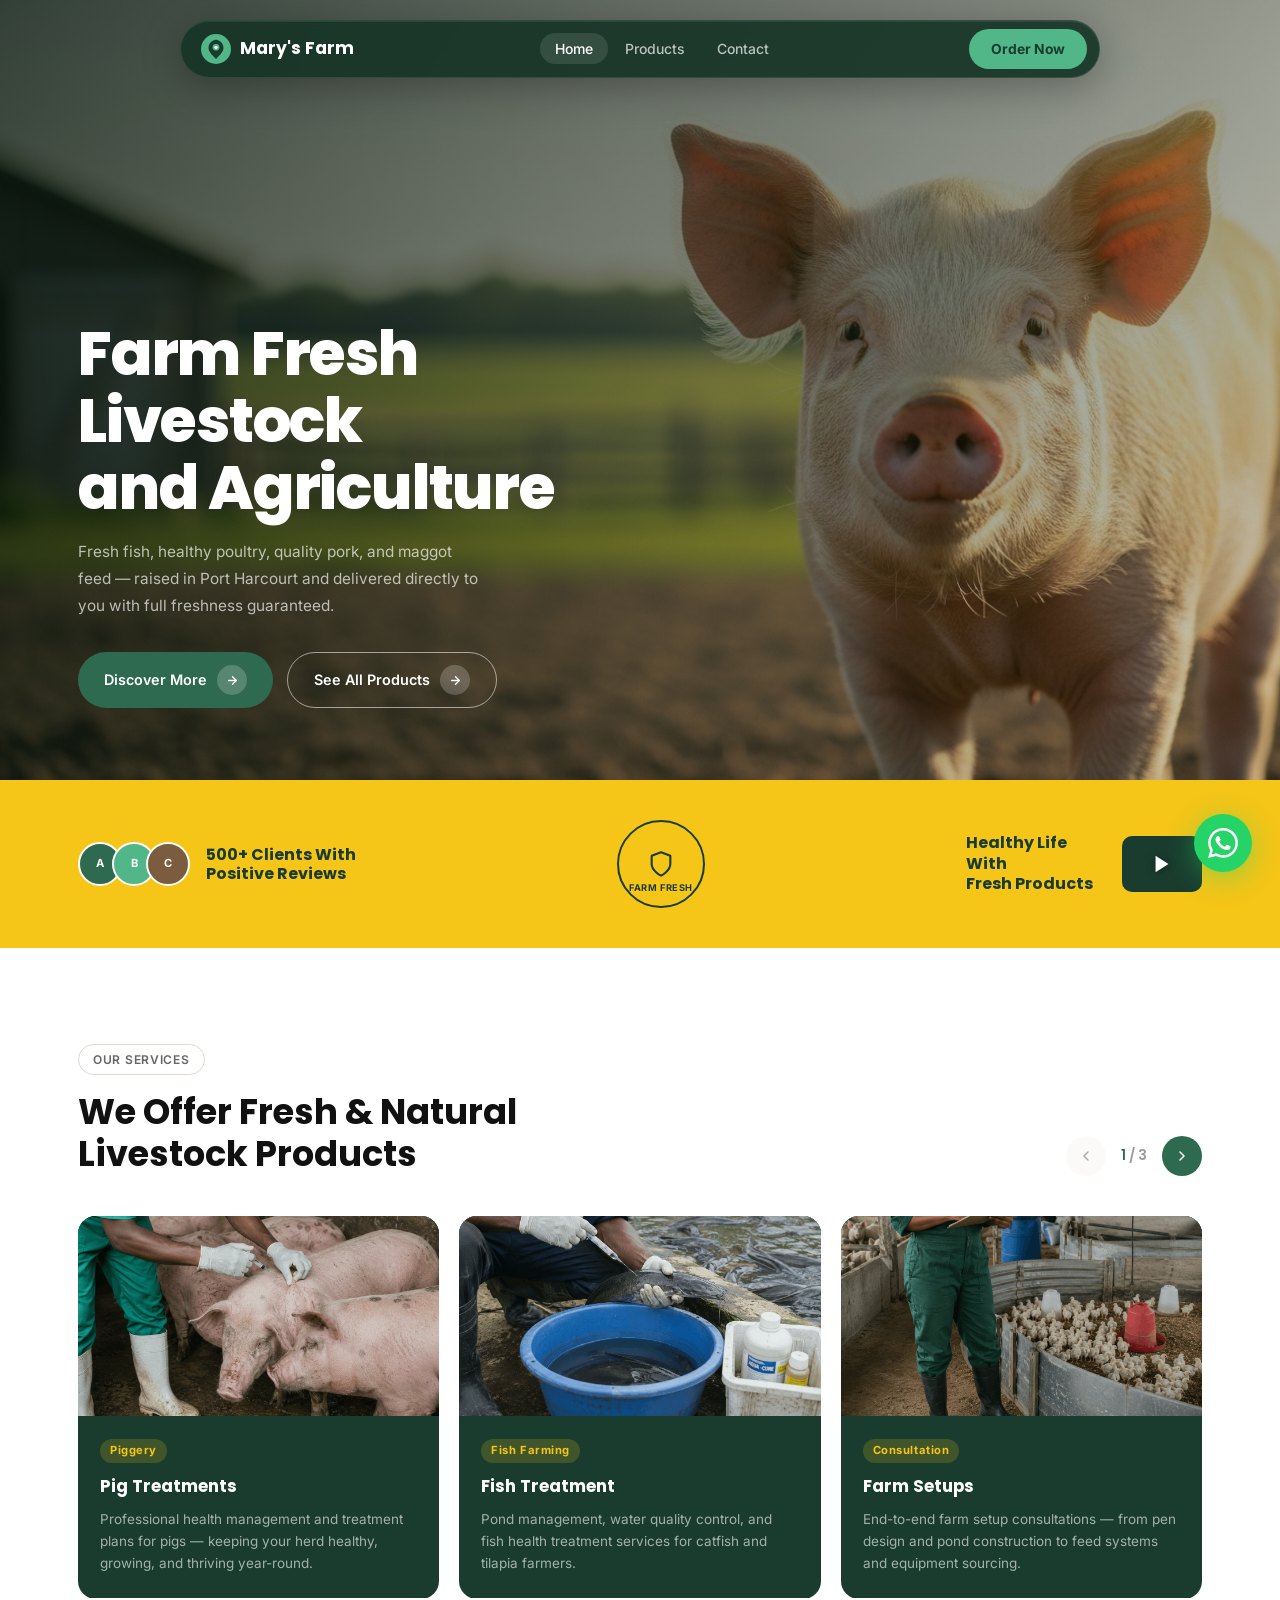
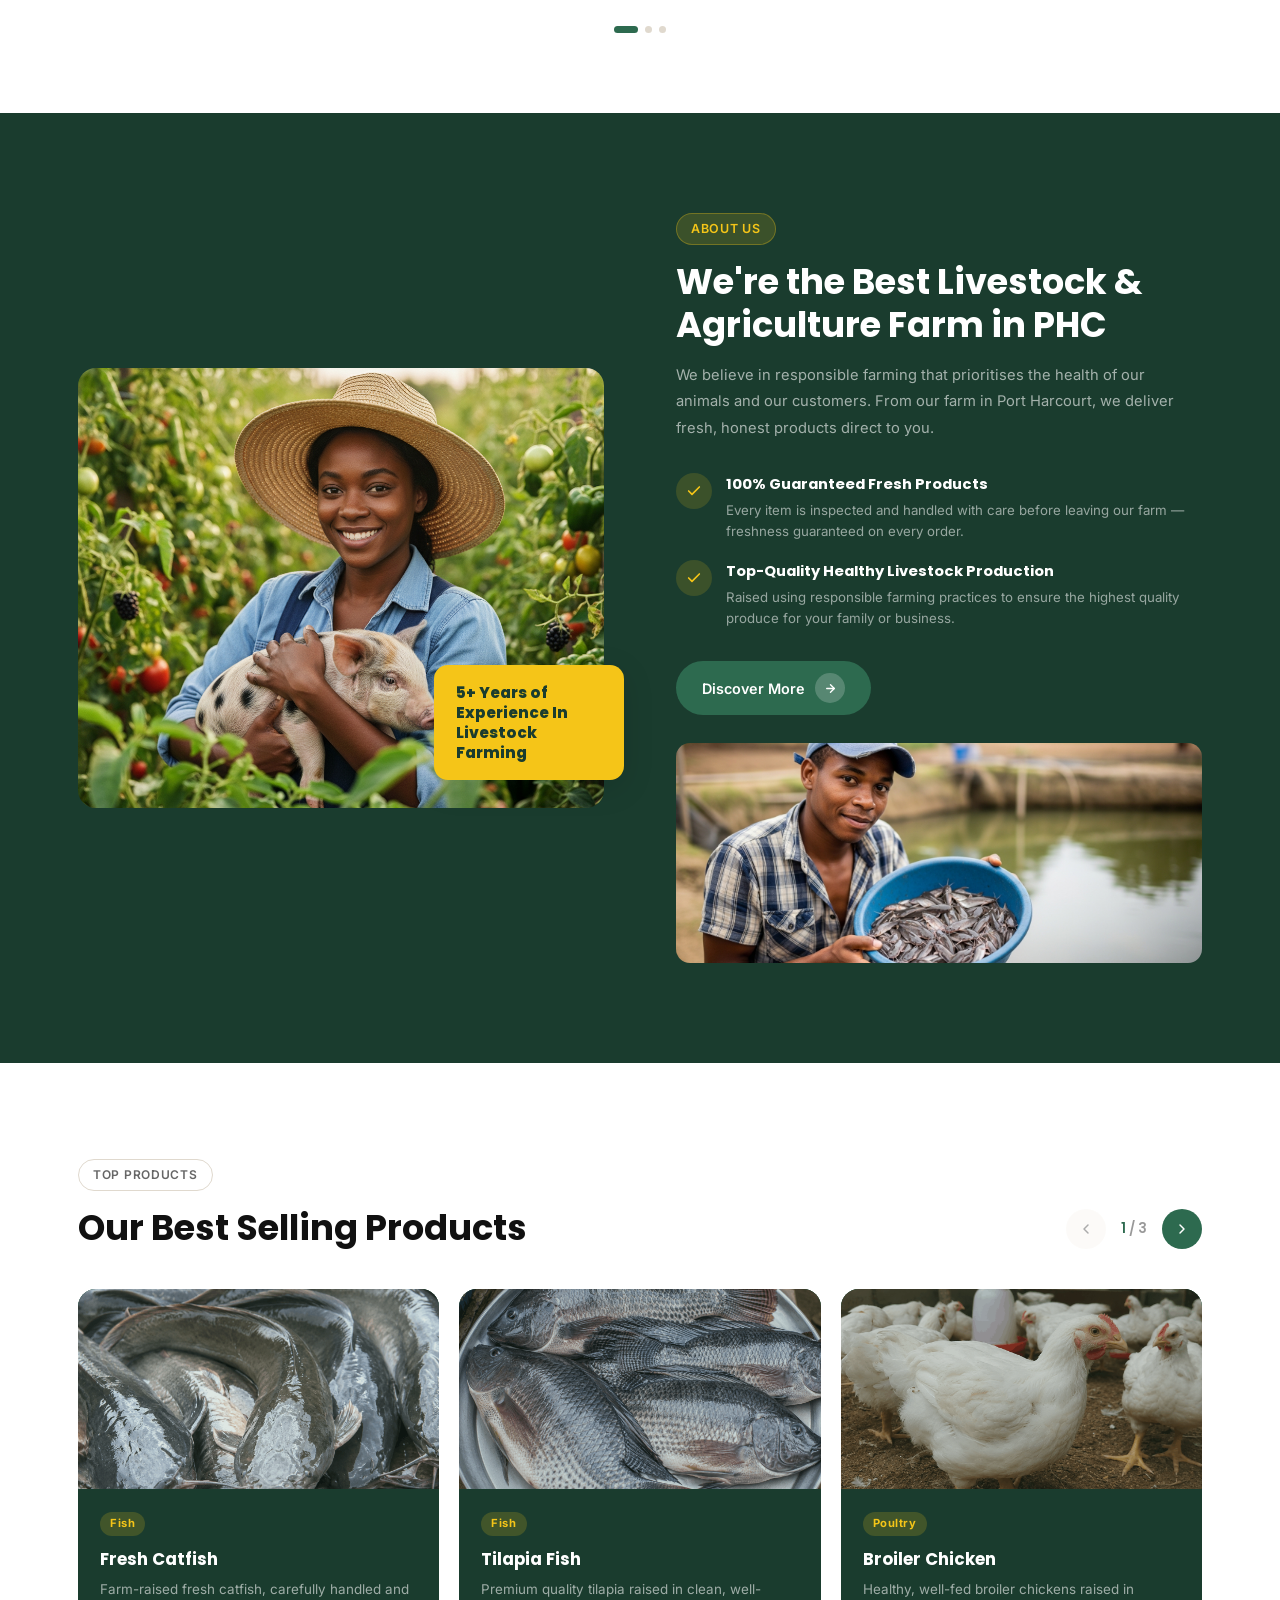
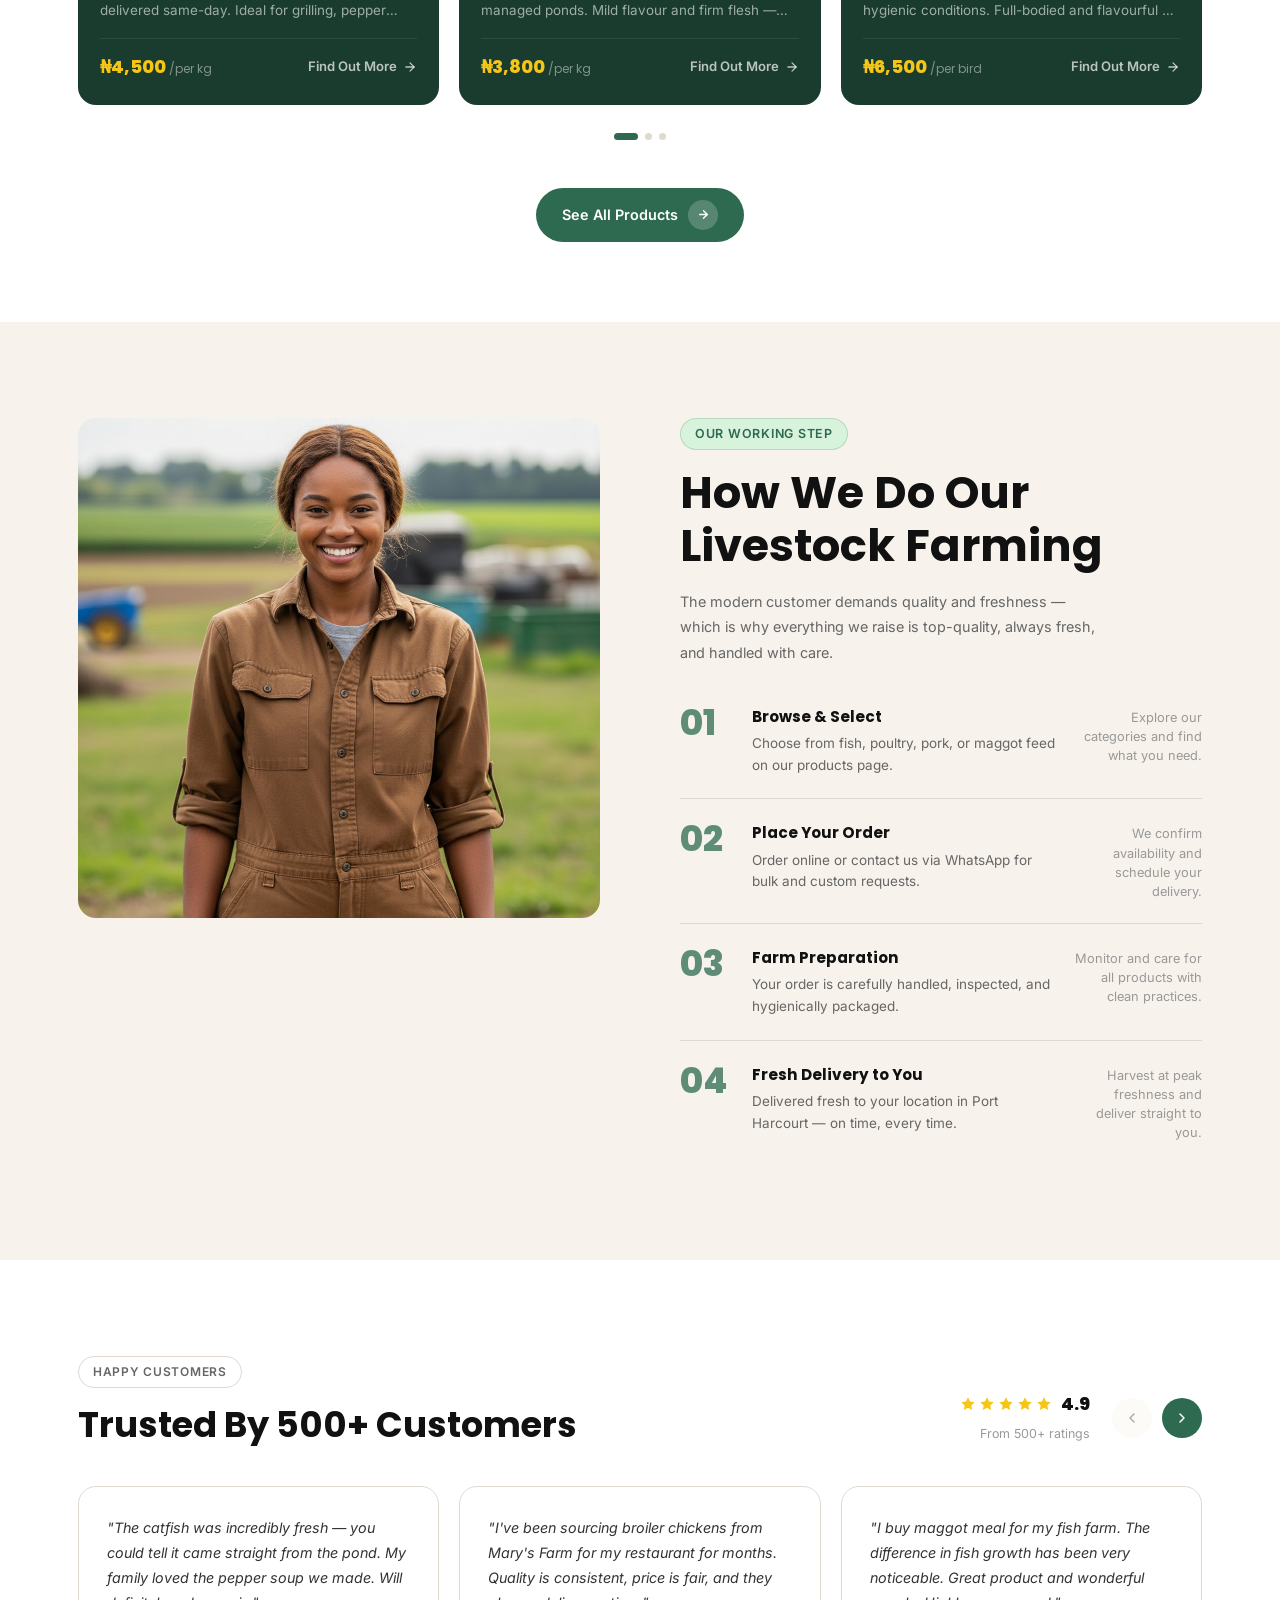
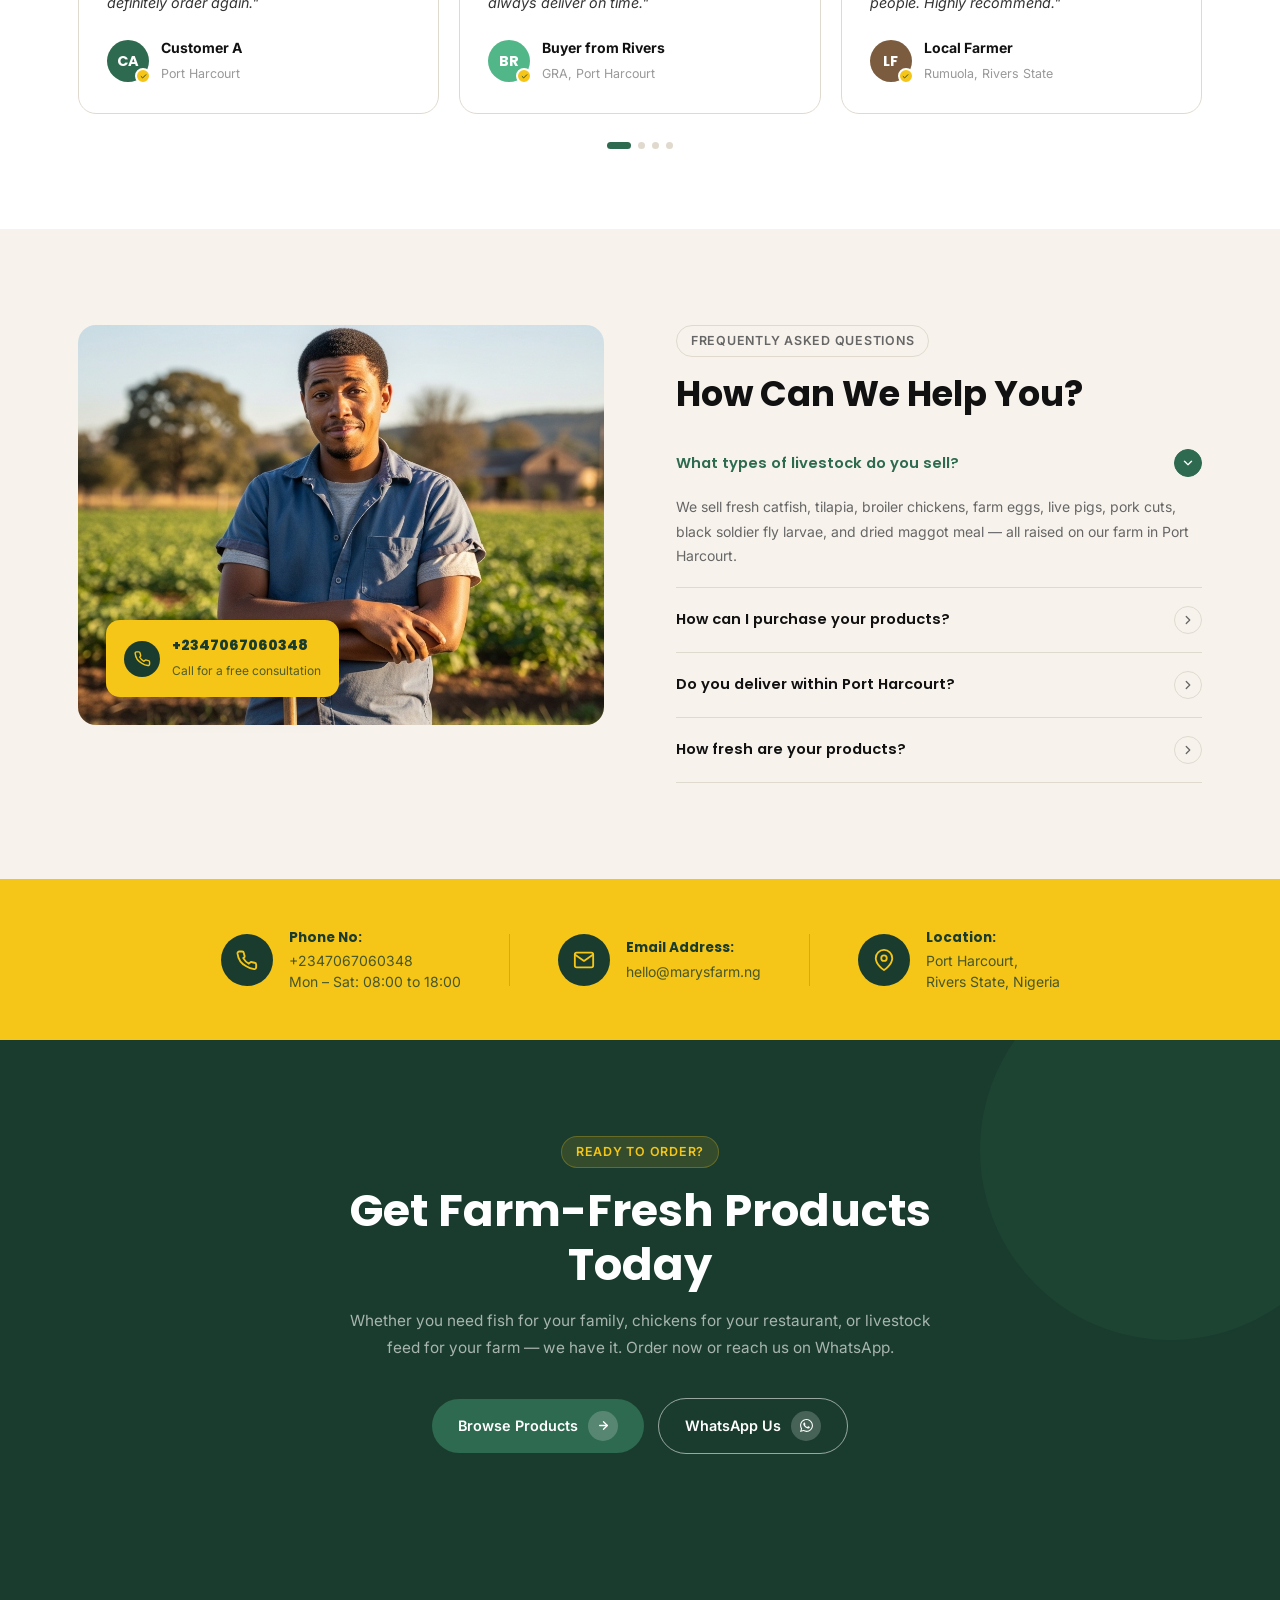
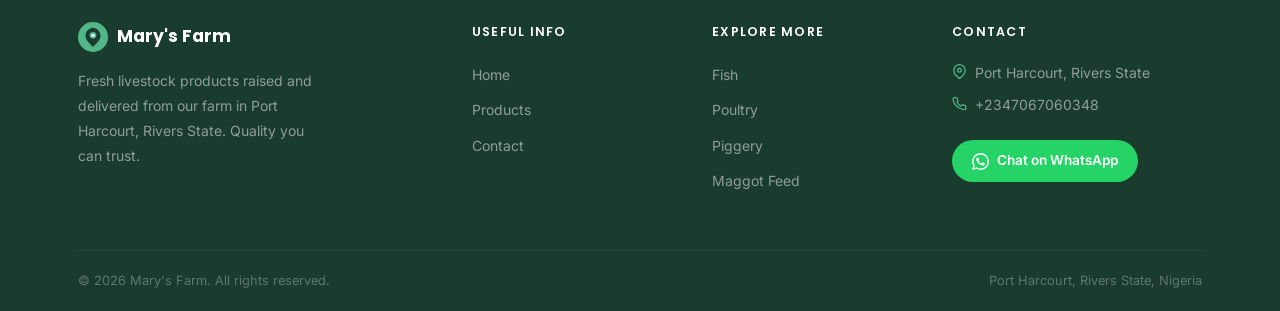
==== commit 6e3931ad: "current" ====
--- a/index.html
+++ b/index.html
@@ -102,7 +102,6 @@
     </section>
 
     <section class="slider-section bg-white">
-      <h1>hello</h1>
       <div class="container">
         <div class="slider-head">
           <div class="slider-head-left">
